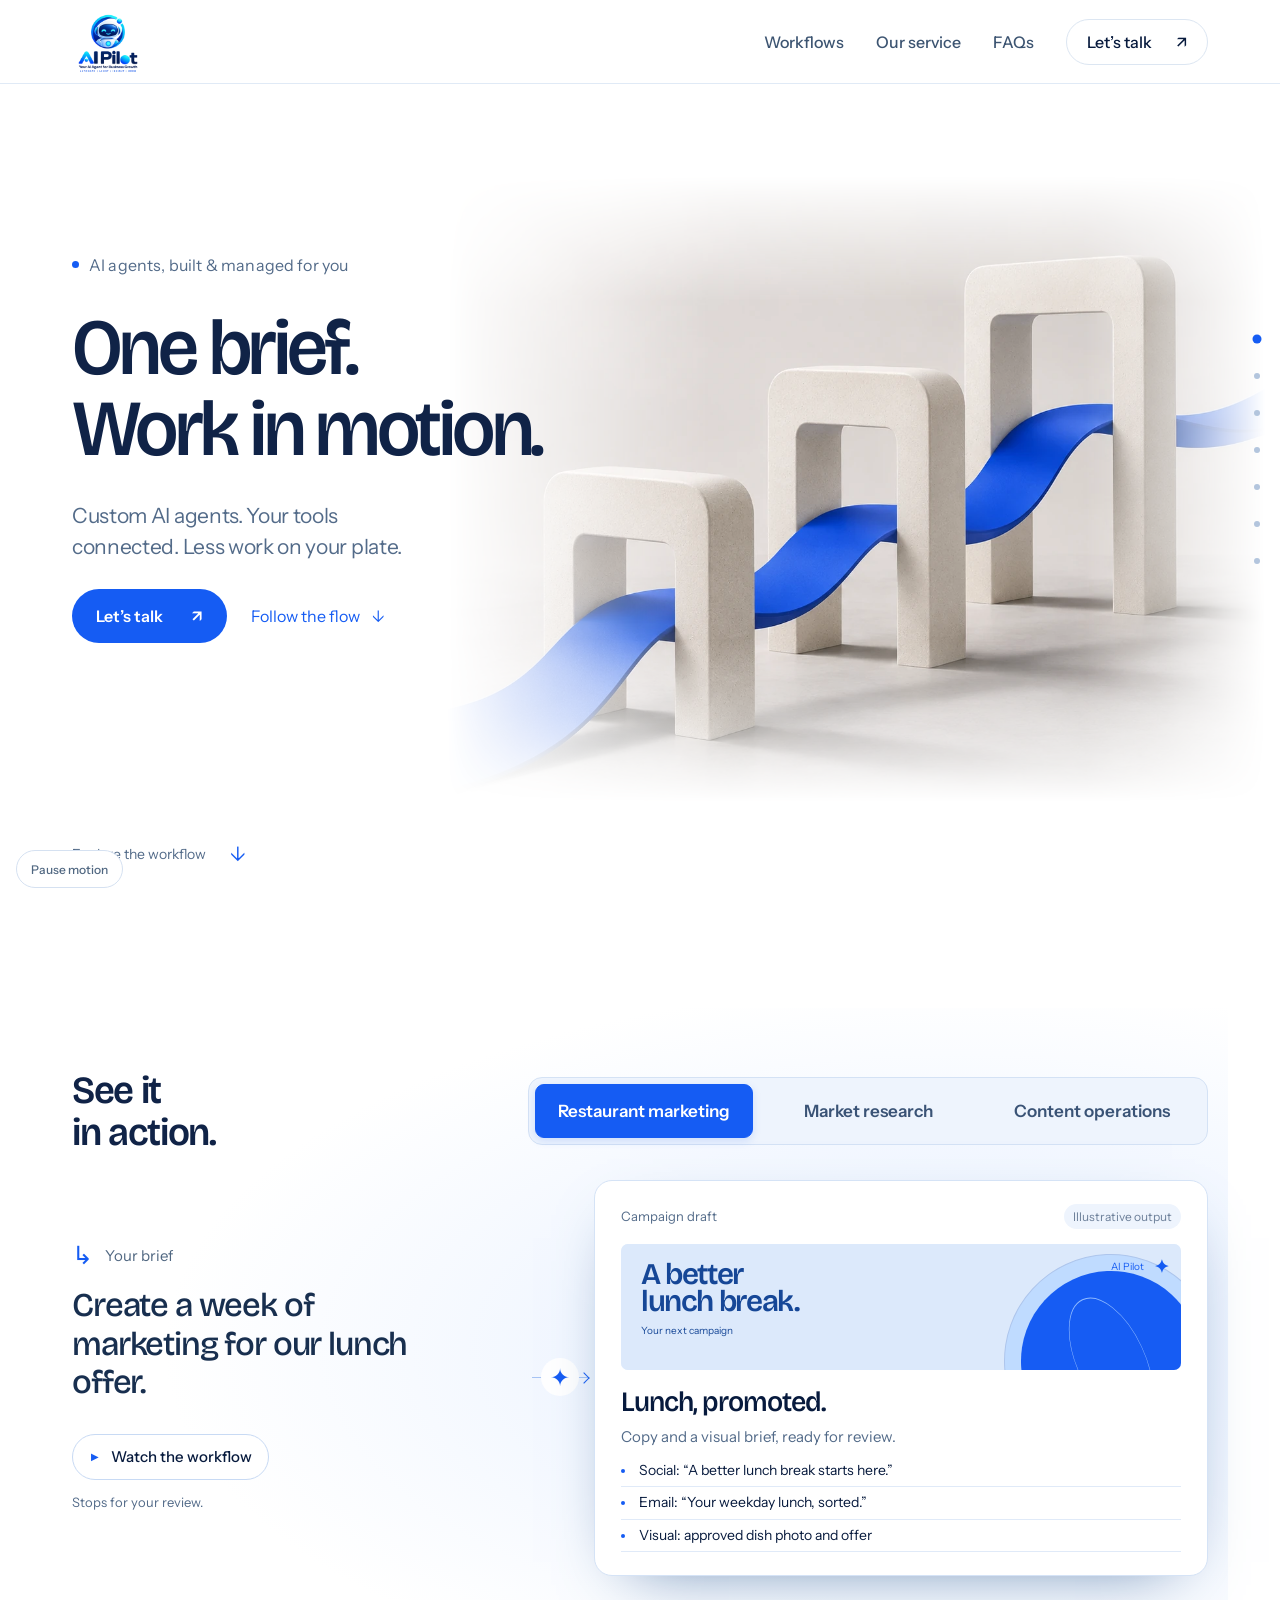
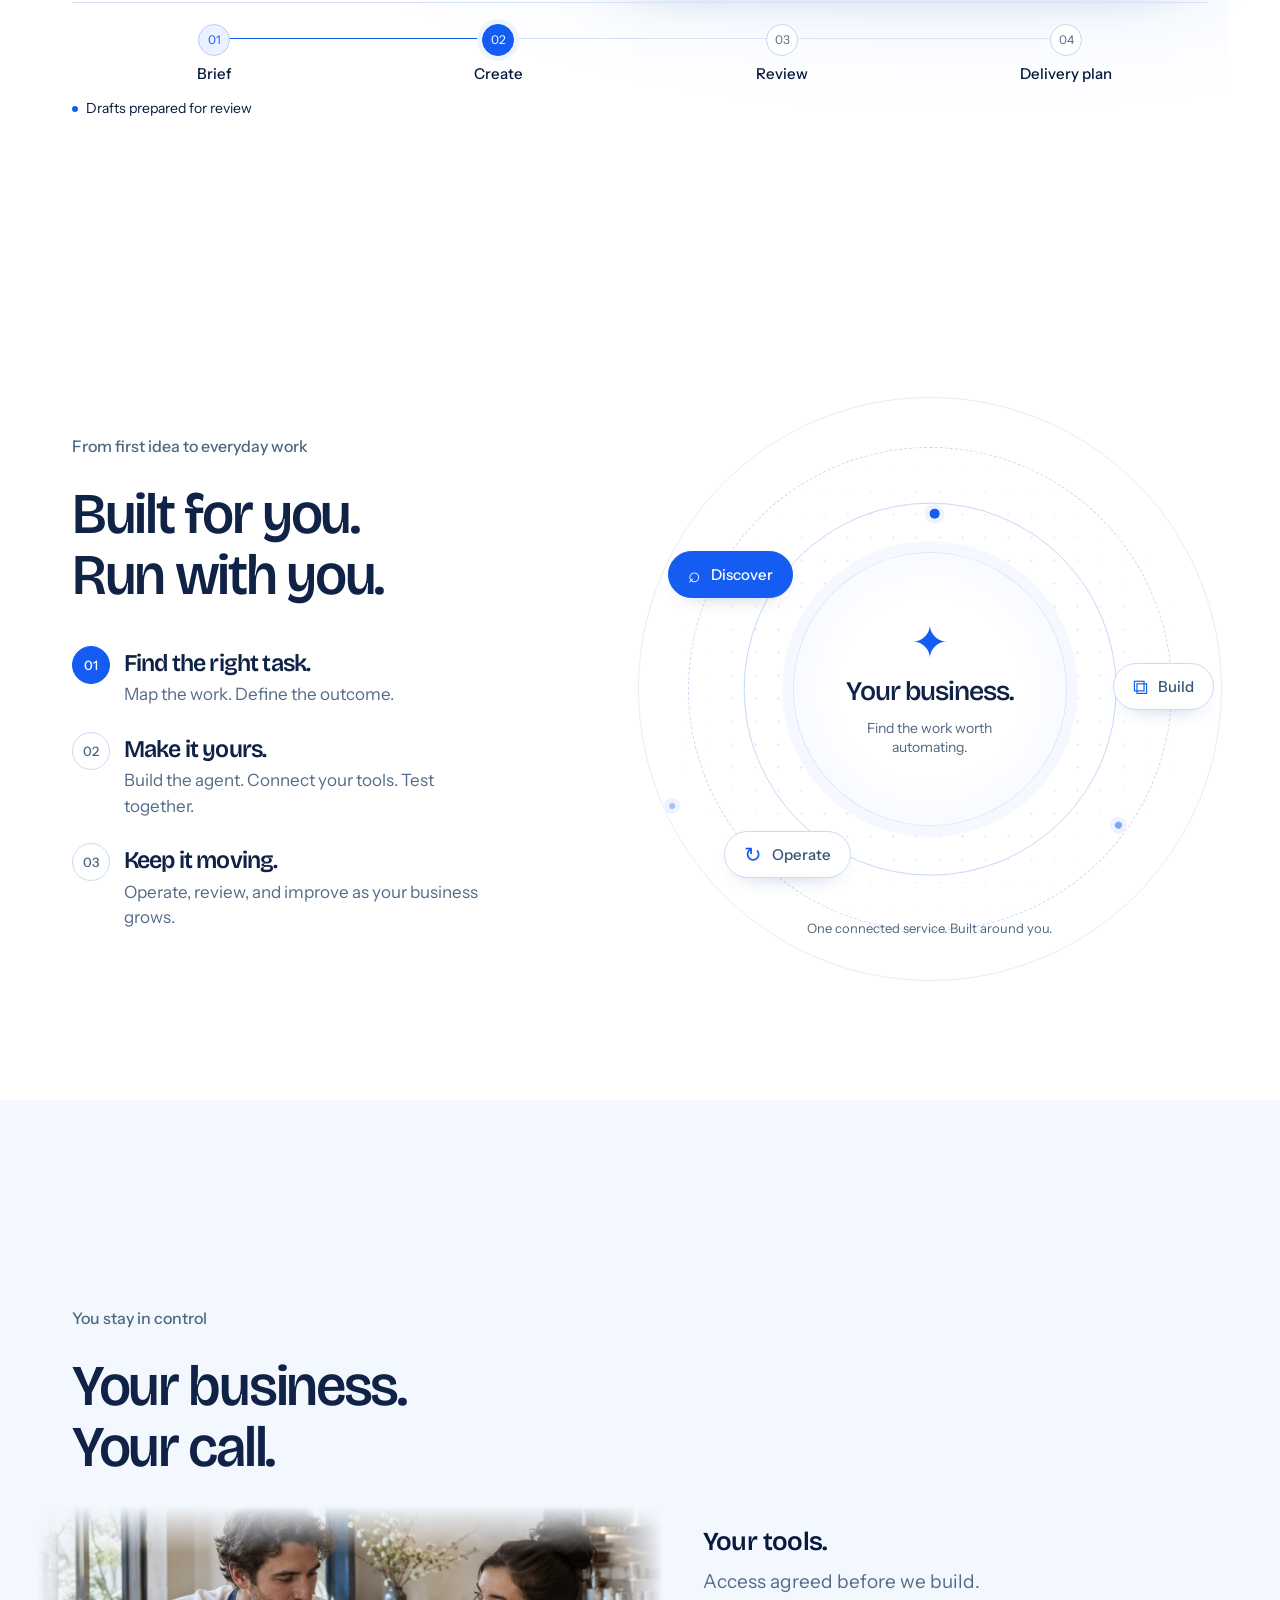
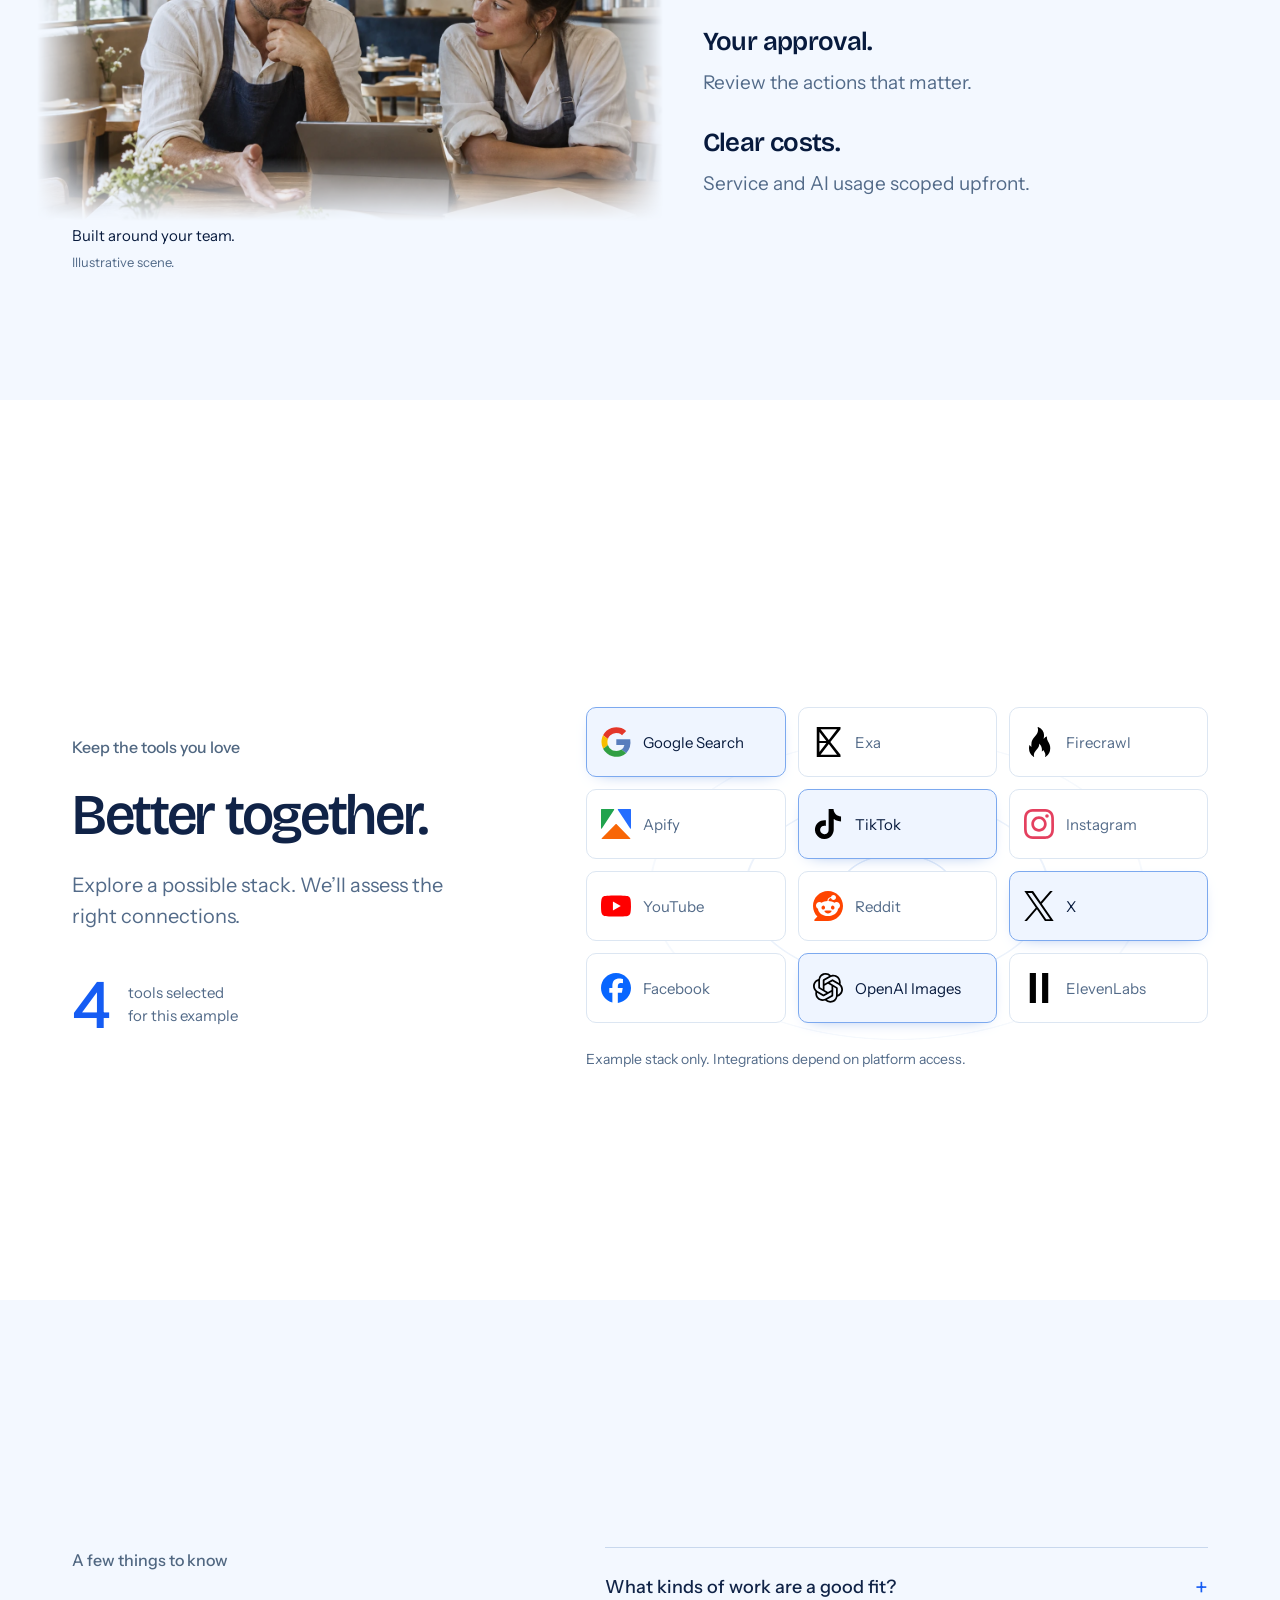
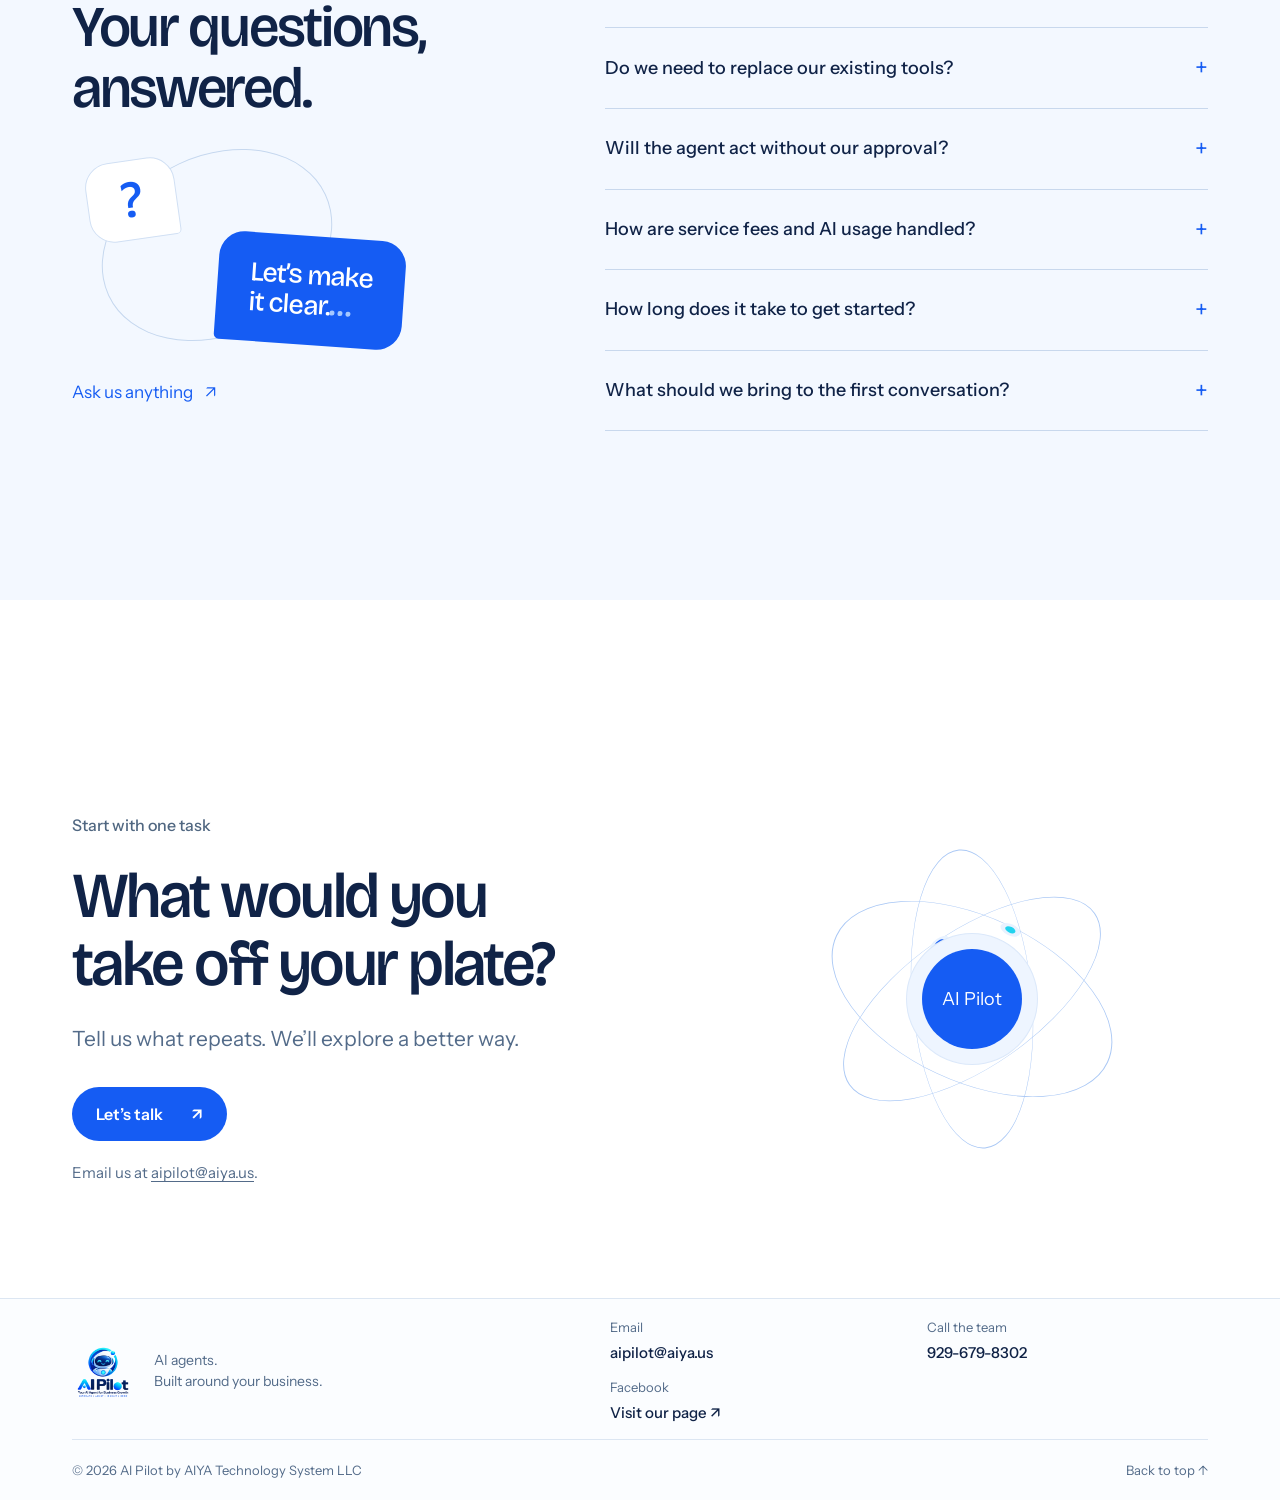
==== index.html @ 11cb4512 "Keep chapter navigation hit areas clear of service controls" ====
<!doctype html>
<html lang="en">
<head>
  <meta charset="UTF-8">
  <meta name="viewport" content="width=device-width, initial-scale=1.0">
  <meta name="description" content="AI Pilot designs, connects, and operates custom AI agents for recurring business work. Explore a workflow and discuss what your business needs.">
  <meta name="theme-color" content="#ffffff">
  <title>AI Pilot | Custom AI agents. Managed for your business.</title>
  <link rel="icon" href="assets/ai-pilot-logo-v2.webp">
  <link rel="stylesheet" href="styles.css?v=14">
  <link rel="stylesheet" href="flow-hero.css?v=15">
  <link rel="preload" href="assets/fonts/bricolage-latin.woff2" as="font" type="font/woff2" crossorigin>
  <link rel="preload" href="assets/fonts/instrument-latin.woff2" as="font" type="font/woff2" crossorigin>
  <link rel="stylesheet" href="typography.css?v=17">
  <link rel="stylesheet" href="sections.css?v=20">
  <link rel="stylesheet" href="motion.css?v=22">
  <noscript><style>.scenario-tabs,.stage-buttons,.tour-button,.tour-caption,.menu-button{display:none!important}.nav-links{display:flex!important;position:static!important;flex-direction:row!important;flex-wrap:wrap}.nav{height:auto;flex-wrap:wrap}.hero{padding-top:36px}.tool-cloud button{pointer-events:none}</style></noscript>
</head>
<body>
  <a class="skip-link" href="#top">Skip to main content</a>
  <header class="nav section-shell" data-nav>
    <a class="brand" href="#top" aria-label="AI Pilot home"><img src="assets/ai-pilot-logo-v2.webp" width="440" height="440" alt="AI Pilot"></a>
    <button class="menu-button" aria-label="Open navigation" aria-expanded="false" aria-controls="main-navigation" type="button" data-menu><span></span><span></span></button>
    <nav id="main-navigation" class="nav-links" data-nav-links aria-label="Main navigation">
      <a href="#demo">Workflows</a><a href="#delivery">Our service</a><a href="#faq">FAQs</a>
      <a href="#contact" class="nav-cta">Let’s talk <span aria-hidden="true">↗</span></a>
    </nav>
  </header>
  <main id="top" tabindex="-1">
    <section class="hero section-shell flow-hero fullscreen-section" id="home" data-screen="Introduction" aria-labelledby="hero-title">
      <div class="hero-intro">
        <div class="hero-visual" aria-hidden="true"><img src="assets/hero-connected-flow.webp" fetchpriority="high" width="1254" height="1254" alt=""></div>
        <div class="hero-copy"><p class="eyebrow"><span class="live-dot" aria-hidden="true"></span>AI agents, built & managed for you</p><h1 id="hero-title">One brief.<br>Work in motion.</h1></div>
        <div class="hero-summary"><p>Custom AI agents. Your tools connected. Less work on your plate.</p><div class="hero-actions"><a class="button button-primary" href="#contact">Let’s talk <span aria-hidden="true">↗</span></a><a class="text-link" href="#demo">Follow the flow <span aria-hidden="true">↓</span></a></div></div>
      </div>
      <a class="scroll-cue" href="#demo">Explore the workflow <span aria-hidden="true">↓</span></a>
    </section>
      <section class="hero-experience flow-hero section-shell fullscreen-section" id="demo" data-screen="Workflow" aria-label="Explore a workflow">
        <div class="experience-toolbar"><h2 class="demo-title">See it in action.</h2><div class="scenario-tabs" role="tablist" aria-label="Example workflows">
          <button id="scenario-restaurant" type="button" role="tab" aria-selected="true" aria-controls="workflow-panel" tabindex="0" data-scenario="restaurant">Restaurant marketing</button>
          <button id="scenario-research" type="button" role="tab" aria-selected="false" aria-controls="workflow-panel" tabindex="-1" data-scenario="research">Market research</button>
          <button id="scenario-content" type="button" role="tab" aria-selected="false" aria-controls="workflow-panel" tabindex="-1" data-scenario="content">Content operations</button>
        </div></div>
        <div id="workflow-panel" class="flow-panel" data-scenario-view="restaurant" role="tabpanel" aria-labelledby="scenario-restaurant" tabindex="0">
<div class="workbench"><div class="brief-column"><div class="task-line"><div class="task-label"><span class="task-symbol" aria-hidden="true">↳</span><span>Your brief</span></div><p data-brief>Create a week of marketing for our lunch offer.</p><p class="typed-brief" data-typed aria-hidden="true">Create a week of marketing for our lunch offer.</p></div><div class="flow-aside"><span class="flow-step" data-stage-count>Step 1 of 4</span><h2 data-scenario-title>A week of marketing.</h2><button class="tour-button" type="button" data-tour><span class="tour-icon" aria-hidden="true">▶</span><span data-tour-label>Watch the workflow</span></button><span class="tour-caption">Stops for your review.</span></div></div><div class="work-connector" aria-hidden="true"><span>✦</span></div><div class="sample-output" aria-live="polite" aria-atomic="true"><div class="output-meta"><span data-output-kind>Sample brief</span><span class="sample-label">Illustrative output</span></div><div class="output-visual" aria-hidden="true"><div class="visual-poster"><span class="poster-word">A better<br>lunch break.</span><span class="poster-disc"></span><span class="poster-caption">Your next campaign</span></div><div class="visual-chart"><span></span><span></span><span></span><span></span><span></span></div><div class="visual-document"><i></i><i></i><i></i><i></i></div><span class="output-seal">AI Pilot <b>✦</b></span></div><h3 data-output-title>Start with the essentials.</h3><p data-output-copy>One offer. Clear guidelines. A named reviewer.</p><ul data-output-items><li>Lunch offer and menu</li><li>Brand assets and channels</li><li>Review owner</li></ul><div class="output-footer"><span class="approval-dot" aria-hidden="true"></span><span data-output-footer>Your brief sets the direction.</span></div></div></div>
<div class="flow-navigation"><div class="flow-route" aria-hidden="true"><span></span></div><div class="stage-buttons" aria-label="Workflow stages">
            <button type="button" data-stage="0" aria-pressed="true"><span>01</span><b>Brief</b><small>Define the offer</small></button>
            <button type="button" data-stage="1" aria-pressed="false"><span>02</span><b>Create</b><small>Prepare the campaign</small></button>
            <button type="button" data-stage="2" aria-pressed="false"><span>03</span><b>Review</b><small>Get team approval</small></button>
            <button type="button" data-stage="3" aria-pressed="false"><span>04</span><b>Delivery plan</b><small>After your approval</small></button>
          </div></div>
          <div class="flow-bottom"><span class="flow-status" role="status"><i aria-hidden="true"></i><span data-flow-status>Start with a clear brief</span></span></div>
        </div>
        <noscript><p class="fallback-note">This restaurant example shows the starting brief. With JavaScript enabled, you can switch scenarios and explore each stage. All service details and FAQs remain readable below.</p></noscript>

    </section>

    <section class="delivery-section fullscreen-section" data-screen="Our service" id="delivery" aria-labelledby="delivery-heading"><div class="section-shell">
      <div class="service-layout"><div class="service-copy"><div class="section-heading"><div><p class="section-label">From first idea to everyday work</p><h2 id="delivery-heading">Built for you.<br>Run with you.</h2></div></div>
      <div class="deliverables">
        <article data-service-row="0"><button class="service-step" type="button" data-service="0" aria-label="Explore discover" aria-pressed="true">01</button><h3>Find the right task.</h3><p>Map the work. Define the outcome.</p></article>
        <article data-service-row="1"><button class="service-step" type="button" data-service="1" aria-label="Explore build" aria-pressed="false">02</button><h3>Make it yours.</h3><p>Build the agent. Connect your tools. Test together.</p></article>
        <article data-service-row="2"><button class="service-step" type="button" data-service="2" aria-label="Explore operate" aria-pressed="false">03</button><h3>Keep it moving.</h3><p>Operate, review, and improve as your business grows.</p></article>
      </div></div>
      <div class="service-universe" data-motion-scene aria-label="Explore our connected service">
        <div class="universe-grid" aria-hidden="true"></div>
        <div class="orbit-ring orbit-a" aria-hidden="true"><span class="satellite"></span></div><div class="orbit-ring orbit-b" aria-hidden="true"><span class="satellite"></span></div><div class="orbit-ring orbit-c" aria-hidden="true"><span class="satellite"></span></div>
        <div class="universe-core"><span class="core-symbol" aria-hidden="true">✦</span><strong>Your business.</strong><span data-orbit-detail>Find the work worth automating.</span></div>
        <button class="orbit-node node-discover" type="button" data-orbit-service="0" aria-pressed="true"><span aria-hidden="true">⌕</span>Discover</button>
        <button class="orbit-node node-build" type="button" data-orbit-service="1" aria-pressed="false"><span aria-hidden="true">⧉</span>Build</button>
        <button class="orbit-node node-operate" type="button" data-orbit-service="2" aria-pressed="false"><span aria-hidden="true">↻</span>Operate</button>
        <p class="universe-caption">One connected service. Built around you.</p>
      </div></div>
    </div></section>

    <section class="control-screen fullscreen-section" id="control" data-screen="Your control" aria-labelledby="control-heading"><div class="section-shell"><div class="control-note"><div class="control-heading"><p class="section-label">You stay in control</p><h2 id="control-heading">Your business.<br>Your call.</h2></div><figure class="context-image"><img src="assets/restaurant-editorial.webp" loading="lazy" decoding="async" width="1500" height="1000" alt="Illustrative scene of restaurant operators reviewing their work together"><figcaption>Built around your team.<small>Illustrative scene.</small></figcaption></figure><div class="control-points"><p><strong>Your tools.</strong> Access agreed before we build.</p><p><strong>Your approval.</strong> Review the actions that matter.</p><p><strong>Clear costs.</strong> Service and AI usage scoped upfront.</p></div></div></div></section>

    <section class="tools section-shell fullscreen-section" data-screen="Your tools" id="workflow" aria-labelledby="tools-heading"><div class="tools-copy"><p class="section-label">Keep the tools you love</p><h2 id="tools-heading">Better together.</h2><p>Explore a possible stack. We’ll assess the right connections.</p><div class="selected-count" role="status" aria-live="polite" aria-atomic="true"><strong data-count>4</strong><span>tools selected<br>for this example</span></div></div>
      <div class="tool-cloud reveal connection-field" data-tools role="group" aria-label="Example tool stack" aria-describedby="tool-help">
        <button class="tool selected" type="button" aria-pressed="true"><img class="tool-logo" src="assets/tool-google.svg" alt="" width="34" height="34">Google Search</button>
        <button class="tool" type="button" aria-pressed="false"><img class="tool-logo" src="assets/tool-exa.svg" alt="" width="34" height="34">Exa</button>
        <button class="tool" type="button" aria-pressed="false"><img class="tool-logo" src="assets/tool-firecrawl.svg" alt="" width="34" height="34">Firecrawl</button>
        <button class="tool" type="button" aria-pressed="false"><img class="tool-logo" src="assets/tool-apify.svg" alt="" width="34" height="34">Apify</button>
        <button class="tool selected" type="button" aria-pressed="true"><img class="tool-logo" src="assets/tool-tiktok.svg" alt="" width="34" height="34">TikTok</button>
        <button class="tool" type="button" aria-pressed="false"><img class="tool-logo" src="assets/tool-instagram.svg" alt="" width="34" height="34">Instagram</button>
        <button class="tool" type="button" aria-pressed="false"><img class="tool-logo" src="assets/tool-youtube.svg" alt="" width="34" height="34">YouTube</button>
        <button class="tool" type="button" aria-pressed="false"><img class="tool-logo" src="assets/tool-reddit.svg" alt="" width="34" height="34">Reddit</button>
        <button class="tool selected" type="button" aria-pressed="true"><img class="tool-logo" src="assets/tool-x.svg" alt="" width="34" height="34">X</button>
        <button class="tool" type="button" aria-pressed="false"><img class="tool-logo" src="assets/tool-facebook.svg" alt="" width="34" height="34">Facebook</button>
        <button class="tool selected" type="button" aria-pressed="true"><img class="tool-logo" src="assets/tool-openai.svg" alt="" width="34" height="34">OpenAI Images</button>
        <button class="tool" type="button" aria-pressed="false"><img class="tool-logo" src="assets/tool-elevenlabs.svg" alt="" width="34" height="34">ElevenLabs</button>
        <p id="tool-help">Example stack only. Integrations depend on platform access.</p>
      </div>
    </section>

<section class="faq-section fullscreen-section" data-screen="Questions" id="faq" aria-labelledby="faq-heading"><div class="faq-layout section-shell"><div><p class="section-label">A few things to know</p><h2 id="faq-heading">Your questions,<br>answered.</h2><div class="conversation-art" aria-hidden="true"><div class="conversation-orbit"></div><span class="question-bubble">?</span><span class="answer-bubble">Let’s make<br>it clear.<i></i><i></i><i></i></span></div><p><a class="text-link" href="mailto:aipilot@aiya.us">Ask us anything <span aria-hidden="true">↗</span></a></p></div><div class="faq-list">
      <details><summary>What kinds of work are a good fit?</summary><p>Recurring tasks with clear inputs and reviewable outputs: marketing, research, and content are good starting points. We assess fit together.</p></details>
      <details><summary>Do we need to replace our existing tools?</summary><p>Usually, we start with your existing tools. Feasibility depends on APIs, permissions, and platform rules. We confirm the scope first.</p></details>
      <details><summary>Will the agent act without our approval?</summary><p>We agree which actions need a reviewer and which can run automatically. This website’s demos never connect accounts or publish content.</p></details>
      <details><summary>How are service fees and AI usage handled?</summary><p>AI Pilot’s service is scoped separately from the AI credits and platform costs your business covers. Both are discussed before work begins.</p></details>
      <details><summary>How long does it take to get started?</summary><p>Timing depends on the task, integrations, and approvals. We propose a timeline after understanding your first workflow.</p></details>
      <details><summary>What should we bring to the first conversation?</summary><p>One repeated task, the tools you use, and an example of the result you want. No technical specification needed.</p></details>
    </div></div></section>

<section class="contact-screen fullscreen-section" id="contact" data-screen="Get in touch" aria-label="Contact AI Pilot">
    <div class="final-cta section-shell"><div class="contact-copy"><p class="section-label">Start with one task</p><h2>What would you<br>take off your plate?</h2><p>Tell us what repeats. We’ll explore a better way.</p><a class="button button-primary" href="mailto:aipilot@aiya.us?subject=Discuss%20my%20AI%20Pilot%20workflow">Let’s talk <span aria-hidden="true">↗</span></a><p class="contact-note">Email us at <a href="mailto:aipilot@aiya.us">aipilot@aiya.us</a>.</p></div><div class="contact-art" data-motion-scene aria-hidden="true"><div class="flight-path path-one"></div><div class="flight-path path-two"></div><div class="flight-path path-three"></div><span class="flight-center">AI Pilot</span></div></div>
  <footer class="footer"><div class="footer-inner section-shell"><div class="footer-brand"><img src="assets/ai-pilot-logo-v2.webp" width="440" height="440" alt="AI Pilot"><p>AI agents.<br>Built around your business.</p></div><div class="footer-contact"><a href="mailto:aipilot@aiya.us"><span>Email</span><strong>aipilot@aiya.us</strong></a><a href="tel:+19296798302"><span>Call the team</span><strong>929-679-8302</strong></a><a href="https://www.facebook.com/share/1Kr8Xjx6mK/?mibextid=wwXIfr" target="_blank" rel="noopener noreferrer"><span>Facebook</span><strong>Visit our page ↗</strong></a></div><div class="footer-bottom"><span>&copy; 2026 AI Pilot by AIYA Technology System LLC</span><a href="#top">Back to top ↑</a></div></div></footer>
    </section>
  </main>
<nav class="screen-nav" aria-label="Page sections"><a href="#home" aria-label="Introduction"><span>Introduction</span><i aria-hidden="true"></i></a><a href="#demo" aria-label="Workflow"><span>Workflow</span><i aria-hidden="true"></i></a><a href="#delivery" aria-label="Our service"><span>Our service</span><i aria-hidden="true"></i></a><a href="#control" aria-label="Your control"><span>Your control</span><i aria-hidden="true"></i></a><a href="#workflow" aria-label="Your tools"><span>Your tools</span><i aria-hidden="true"></i></a><a href="#faq" aria-label="Questions"><span>Questions</span><i aria-hidden="true"></i></a><a href="#contact" aria-label="Get in touch"><span>Get in touch</span><i aria-hidden="true"></i></a></nav>
  <button class="motion-toggle" type="button" data-motion-toggle aria-pressed="false" hidden>Pause motion</button>
  <script src="script.js?v=21"></script>
  <script src="motion.js?v=21"></script>
  <script src="section-scroll.js?v=18"></script>
</body>
</html>
---- styles.css ----
:root{--ink:#071a3d;--blue:#155cf3;--cyan:#22d3ee;--slate:#536b89;--pale:#f3f8ff;--line:#dce6f2;--radius:18px;--shell:1280px}
*{box-sizing:border-box}
html{scroll-behavior:smooth;scroll-padding-top:28px}
body{margin:0;background:#fff;color:var(--ink);font-family:"Helvetica Neue",Helvetica,Arial,sans-serif;-webkit-font-smoothing:antialiased}
a{color:inherit;text-decoration:none}button{font:inherit;cursor:pointer}a,button,summary{touch-action:manipulation;-webkit-tap-highlight-color:rgba(21,92,243,.12)}
button,a,summary{transition:background-color .2s,color .2s,border-color .2s,transform .2s}
a:focus-visible,button:focus-visible,summary:focus-visible,[role=tabpanel]:focus-visible{outline:3px solid var(--blue);outline-offset:5px}
h1,h2,h3,p{margin-top:0}h1,h2,h3{font-weight:500;text-wrap:balance}p{line-height:1.65}img{max-width:100%;display:block}
.section-shell{width:min(var(--shell),calc(100% - 96px));margin-inline:auto}
.skip-link{position:absolute;left:20px;top:12px;z-index:100;background:#fff;border:2px solid var(--blue);padding:12px 20px;transform:translateY(-160%)}.skip-link:focus{transform:none}
.nav{height:104px;display:flex;align-items:center;justify-content:space-between;gap:24px;position:relative;z-index:20}
.brand{display:block}.brand img{width:90px;height:90px;object-fit:contain}
.nav-links{display:flex;gap:32px;align-items:center;font-size:14px}.nav-links>a{color:#3c5471;min-height:44px;display:flex;align-items:center}.nav-links>a:hover{color:var(--blue)}
.nav-links>.nav-cta{color:var(--ink);border:1px solid var(--line);border-radius:999px;padding:0 20px;gap:24px}.nav-links>.nav-cta:hover{border-color:var(--blue);background:var(--pale)}
.menu-button{display:none;width:46px;height:46px;background:transparent;border:1px solid var(--line);border-radius:50%;color:var(--ink);padding:11px}.menu-button span{display:block;height:2px;background:currentColor;margin:5px 0}
.hero{display:grid;grid-template-columns:1.05fr 1fr;gap:40px;align-items:center;min-height:650px;padding-block:38px 64px}
.eyebrow{font-size:13px;color:var(--slate);display:flex;align-items:center;gap:10px;margin-bottom:28px}.live-dot{width:7px;height:7px;border-radius:50%;background:var(--blue);flex-shrink:0}
h1{font-size:clamp(64px,6.2vw,90px);line-height:.99;letter-spacing:-.065em;margin-bottom:28px}.hero-text{max-width:470px;color:var(--slate);font-size:18px;line-height:1.65}
.hero-actions{display:flex;align-items:center;flex-wrap:wrap;gap:26px;margin-top:32px}.button{display:inline-flex;align-items:center;justify-content:space-between;gap:28px;padding:16px 22px;min-height:52px;border-radius:999px;font-size:14px;font-weight:600}.button-primary{background:var(--blue);color:#fff}.button-primary:hover{background:#1049c3;transform:translateY(-2px)}.text-link{display:inline-flex;align-items:center;gap:12px;font-size:14px;color:var(--blue);min-height:44px}.text-link:hover{text-decoration:underline;text-underline-offset:5px}.hero-note{max-width:360px;font-size:12px;color:#64758d;line-height:1.6;margin:28px 0 0}
.hero-art{position:relative;height:560px;border-radius:160px 20px 20px 20px;overflow:hidden;background:#06285f;isolation:isolate}.hero-art>img{width:100%;height:100%;object-fit:cover;object-position:62% center}.hero-art:after{content:"";position:absolute;inset:50% 0 0;background:linear-gradient(transparent,rgba(3,21,55,.8));z-index:0;pointer-events:none}.hero-caption{position:absolute;bottom:30px;left:30px;z-index:1;display:flex;gap:14px;align-items:center;color:#fff;font-size:13px;line-height:1.7}.hero-caption strong{font-size:18px;font-weight:500}.caption-dot{border:1px solid #82eaff;border-radius:50%;width:32px;height:32px;position:relative}.caption-dot:after{content:"";position:absolute;inset:10px;background:var(--cyan);border-radius:50%}
.service-strip{display:flex;justify-content:space-between;align-items:center;gap:28px;padding:24px 0;border-top:1px solid var(--line);border-bottom:1px solid var(--line);font-size:13px;color:var(--slate)}.service-strip p{margin:0;font-size:14px;line-height:1.5}.service-strip strong{color:var(--ink);font-weight:500}.service-strip>span{display:flex;align-items:center;gap:12px}.service-strip>span:before{content:"";width:5px;height:5px;background:var(--blue);border-radius:50%;flex-shrink:0}
.section-label{font-size:13px;color:var(--blue);margin-bottom:22px;font-weight:500}.section-heading{display:flex;justify-content:space-between;align-items:flex-end;gap:40px;margin-bottom:44px}.section-heading h2{font-size:clamp(38px,4.2vw,60px);line-height:1.06;letter-spacing:-.05em;margin-bottom:0}.section-heading>p{max-width:350px;color:var(--slate);font-size:15px;margin-bottom:3px}
.demo-section{padding-block:110px}.scenario-tabs{display:flex;gap:8px;flex-wrap:wrap;margin-bottom:22px}.scenario-tabs button{border:1px solid var(--line);background:#fff;color:var(--slate);border-radius:999px;padding:13px 20px;min-height:46px;font-size:14px}.scenario-tabs button:hover{border-color:var(--blue);color:var(--blue)}.scenario-tabs button[aria-selected=true]{background:var(--ink);border-color:var(--ink);color:#fff}
.workflow-board{background:#08244d;border:1px solid #193964;border-radius:22px;overflow:hidden;color:#e5edfa;box-shadow:0 30px 70px -42px rgba(7,26,61,.5);color-scheme:dark}
.board-top,.board-bottom{display:flex;align-items:center;justify-content:space-between;gap:20px;padding:22px 28px;font-size:12px}.board-top{border-bottom:1px solid #254064}.board-top>span:first-child{font-weight:600}.example-tag{color:#afc0da;font-size:11px}.board-body{display:grid;grid-template-columns:.7fr 1.3fr}.brief-column{padding:32px;border-right:1px solid #254064;min-width:0}.board-label{font-size:11px;color:#9bb6d8;margin-bottom:18px}.brief-column h3{font-size:27px;line-height:1.2;letter-spacing:-.03em;margin-bottom:18px}.brief-column>[data-brief]{font-size:14px;color:#b8cbe4;min-height:92px}
.story-visual{margin:24px 0 0}.story-visual img{height:156px;width:100%;object-fit:cover;object-position:50% 40%;border-radius:10px}.story-visual figcaption{font-size:10px;color:#9bb6d8;line-height:1.5;margin-top:10px}
.execution-column{padding:32px;min-width:0}.execution-title{display:flex;justify-content:space-between;gap:14px;align-items:baseline}.execution-title>span{font-size:11px;color:#9bb6d8}.stage-buttons{display:grid;grid-template-columns:repeat(4,minmax(0,1fr));gap:8px;margin-bottom:24px}.stage-buttons button{background:#102f57;color:#a9c0de;border:1px solid #315074;border-radius:10px;text-align:left;padding:12px;min-height:104px;position:relative;overflow:hidden}.stage-buttons button>span{display:block;font-size:10px;margin-bottom:10px;color:#90abce}.stage-buttons b{display:block;font-size:13px;font-weight:500;margin-bottom:5px}.stage-buttons small{font-size:10px;line-height:1.4;display:block}.stage-buttons button:hover{border-color:#7ca0d6}.stage-buttons button[aria-pressed=true]{background:#184883;color:#fff;border-color:#52bcff}.stage-buttons button[aria-pressed=true]:after{content:"";position:absolute;left:0;bottom:0;height:2px;width:100%;background:#67ddf1;transform-origin:left;animation:step-in .35s ease-out both}
@keyframes step-in{from{transform:scaleX(0)}to{transform:scaleX(1)}}
.sample-output{background:#f5f9ff;color:var(--ink);border-radius:12px;padding:25px;min-height:318px}.output-meta{display:flex;justify-content:space-between;color:var(--slate);font-size:11px;align-items:center;margin-bottom:20px}.output-mark{color:var(--blue);font-size:23px}.sample-output h3{font-size:24px;line-height:1.2;letter-spacing:-.03em;margin-bottom:14px}.sample-output>p{font-size:13px;color:var(--slate);margin-bottom:14px}.sample-output ul{list-style:none;padding:0;margin:0 0 18px}.sample-output li{font-size:12px;line-height:1.55;padding:7px 0 7px 18px;position:relative;border-bottom:1px solid #e0e9f5}.sample-output li:before{content:"";position:absolute;left:0;top:14px;height:4px;width:4px;border-radius:50%;background:var(--blue)}.output-footer{display:flex;align-items:center;gap:8px;font-size:11px;color:#365d85}.approval-dot{height:6px;width:6px;background:#247794;border-radius:50%;flex-shrink:0}.board-bottom{border-top:1px solid #254064;color:#9bb6d8;font-size:11px}.board-bottom a{color:#dbedff;display:flex;gap:12px;align-items:center;min-height:32px}.board-bottom a:hover{color:var(--cyan)}.fallback-note{font-size:14px;color:var(--slate)}
.delivery-section{background:var(--pale);padding:100px 0}.deliverables{display:grid;grid-template-columns:repeat(4,minmax(0,1fr));gap:30px}.deliverables article{padding:26px 0;border-top:1px solid #bfcfe5;display:flex;flex-direction:column}.service-icon{font-size:28px;color:var(--blue);margin-bottom:28px;height:35px}.deliverables h3{font-size:22px;letter-spacing:-.025em;line-height:1.25;margin-bottom:16px}.deliverables p{font-size:14px;color:var(--slate);margin-bottom:22px}.deliverables article>span{font-size:11px;color:#365478;margin-top:auto;line-height:1.6}
.control-note{display:grid;grid-template-columns:1fr 1.3fr;gap:80px;border-top:1px solid #c7d8ed;margin-top:58px;padding-top:45px}.control-note h3{font-size:36px;line-height:1.1;letter-spacing:-.04em;margin:0}.control-points p{font-size:14px;color:var(--slate);margin-bottom:16px}.control-points p:last-child{margin-bottom:0}.control-points strong{color:var(--ink);font-weight:600}
.tools{display:grid;grid-template-columns:.75fr 1.25fr;gap:100px;padding-block:100px;align-items:center}.tools h2{font-size:48px;line-height:1.05;letter-spacing:-.05em;margin-bottom:24px}.tools-copy>p:not(.section-label){font-size:15px;color:var(--slate);max-width:380px}.selected-count{display:flex;align-items:center;gap:16px;margin-top:26px}.selected-count strong{font-size:46px;font-weight:500;letter-spacing:-.05em;color:var(--blue);font-variant-numeric:tabular-nums}.selected-count span{font-size:11px;color:var(--slate);line-height:1.6}.tool-cloud{display:grid;grid-template-columns:repeat(3,minmax(0,1fr));gap:10px}.tool{display:flex;align-items:center;gap:10px;padding:13px 12px;min-height:58px;border-radius:10px;border:1px solid var(--line);background:#fff;text-align:left;color:var(--slate);font-size:12px}.tool-logo{width:26px;height:26px;object-fit:contain;flex:0 0 26px}.tool:hover{background:var(--pale);border-color:#90b3ef}.tool[aria-pressed=true]{background:#eff6ff;border-color:#7ca9ef;color:var(--ink)}.tool-cloud>p{grid-column:1/-1;color:var(--slate);font-size:11px;line-height:1.65;margin:8px 0 0}
.process-section{padding-block:20px 100px}.steps{display:grid;grid-template-columns:repeat(3,minmax(0,1fr));gap:50px}.steps article{border-top:1px solid #adc5e8;padding-top:22px}.steps article>span{font-size:11px;color:var(--blue)}.steps h3{font-size:26px;line-height:1.1;letter-spacing:-.04em;margin:30px 0 16px}.steps p{color:var(--slate);font-size:14px;margin:0}
.faq-section{background:var(--pale);padding:90px 0}.faq-layout{display:grid;grid-template-columns:1fr 1.3fr;gap:80px}.faq-layout h2{font-size:48px;line-height:1.05;letter-spacing:-.05em;margin-bottom:26px}.faq-layout>div>p:not(.section-label){font-size:14px;color:var(--slate)}.faq-list details{border-top:1px solid #c8d8ed}.faq-list details:last-child{border-bottom:1px solid #c8d8ed}.faq-list summary{list-style:none;display:flex;justify-content:space-between;align-items:center;gap:24px;cursor:pointer;padding:22px 0;font-size:15px;font-weight:500}.faq-list summary::-webkit-details-marker{display:none}.faq-list summary:after{content:"+";font-size:24px;font-weight:300;color:var(--blue);flex-shrink:0}.faq-list details[open] summary:after{content:"−"}.faq-list summary:hover{color:var(--blue)}.faq-list details p{font-size:14px;color:var(--slate);margin:0 34px 24px 0}
.final-cta{display:grid;grid-template-columns:1.3fr 1fr;align-items:center;gap:50px;padding-block:100px}.final-cta h2{font-size:clamp(44px,5.2vw,74px);line-height:1.02;letter-spacing:-.055em;margin-bottom:24px}.contact-copy>p:not(.section-label){color:var(--slate);font-size:17px}.final-cta .button{margin-top:10px}.contact-copy>.contact-note{font-size:12px!important;margin:20px 0 0}.contact-note a{text-decoration:underline;text-underline-offset:3px}.contact-art{height:340px;position:relative;display:grid;place-items:center;isolation:isolate;overflow:hidden}.flight-path{position:absolute;width:88%;aspect-ratio:1;border:1px solid #bdd4f6;border-radius:50%;transform:rotate(-35deg) scaleY(.45)}.path-two{transform:rotate(25deg) scaleY(.55)}.path-three{transform:rotate(85deg) scaleY(.4)}.flight-path:after{content:"";position:absolute;top:0;left:50%;width:11px;height:11px;border-radius:50%;background:var(--blue);box-shadow:0 0 0 6px #e8f2ff}.path-two:after{background:var(--cyan)}.flight-center{background:var(--blue);color:#fff;width:100px;height:100px;border-radius:50%;display:grid;place-items:center;z-index:1;font-size:18px;box-shadow:0 0 0 15px #eef5ff,0 0 0 16px #dbe8fa}
.footer{border-top:1px solid var(--line);background:#fbfdff;padding:45px 0 24px}.footer-inner{display:grid;grid-template-columns:1fr 1.25fr;gap:40px}.footer-brand img{width:85px;height:85px;object-fit:contain}.footer-brand p{font-size:14px;color:var(--slate);margin:16px 0 0}.footer-contact{display:grid;grid-template-columns:1fr 1fr;gap:24px 40px;align-content:center}.footer-contact a{display:flex;flex-direction:column;gap:8px;min-height:44px}.footer-contact a:hover{color:var(--blue)}.footer-contact span{font-size:11px;color:var(--slate)}.footer-contact strong{font-size:14px;font-weight:500;overflow-wrap:anywhere}.footer-bottom{display:flex;grid-column:1/-1;justify-content:space-between;align-items:center;gap:24px;font-size:11px;color:var(--slate);border-top:1px solid var(--line);padding-top:24px}.footer-bottom a{min-height:36px;display:flex;align-items:center}
@media(max-width:1100px){.section-shell{width:calc(100% - 64px)}.hero{gap:30px}.hero-art{height:530px}.hero-actions{gap:20px}.tools{gap:50px}.brief-column,.execution-column{padding:24px}.stage-buttons button{padding:10px 8px}.deliverables{grid-template-columns:repeat(2,minmax(0,1fr));gap:10px 40px}.control-note,.faq-layout{gap:45px}}
@media(max-width:900px){.nav{height:96px}.brand img{width:80px;height:80px}.menu-button{display:block}.nav-links{display:none;position:absolute;top:88px;left:0;right:0;flex-direction:column;align-items:stretch;gap:8px;padding:18px;background:#fff;border:1px solid var(--line);border-radius:16px;box-shadow:0 18px 40px rgba(7,26,61,.1)}.nav-links.open{display:flex}.nav-links>a{padding:8px 12px;min-height:46px}.nav-links>.nav-cta{justify-content:space-between;margin-top:6px}.hero{min-height:auto;padding-block:30px 50px}.hero h1{font-size:64px}.hero-art{height:490px;border-top-left-radius:100px}.hero-text{font-size:16px}.hero-caption{left:20px;bottom:24px}.hero-caption strong{font-size:15px}.hero-note{font-size:11px}.hero-actions{align-items:flex-start;flex-direction:column;gap:8px}.eyebrow{font-size:11px;align-items:flex-start;line-height:1.6}.live-dot{margin-top:5px}.service-strip{flex-wrap:wrap;justify-content:flex-start;gap:20px 32px}.service-strip p{flex-basis:100%}.service-strip p br{display:none}.service-strip p strong{margin-left:4px}.section-heading{align-items:flex-start}.section-heading>p{max-width:280px;font-size:14px}.demo-section{padding-block:80px}.board-body{grid-template-columns:1fr}.brief-column{border-right:0;border-bottom:1px solid #254064;display:grid;grid-template-columns:1fr 1fr;gap:0 26px}.brief-column .board-label,.brief-column h3,.brief-column>[data-brief]{grid-column:1}.brief-column>[data-brief]{min-height:0;margin-bottom:0}.story-visual{grid-column:2;grid-row:1/4;margin:0;align-self:center}.story-visual img{height:170px}.execution-column{padding:26px}.stage-buttons button{padding:14px}.sample-output{min-height:290px}.delivery-section{padding:80px 0}.tools{grid-template-columns:1fr;gap:32px;padding-block:80px}.tools-copy{display:grid;grid-template-columns:1fr 1fr;gap:0 32px}.tools-copy .section-label,.tools-copy h2{grid-column:1}.tools-copy>p:not(.section-label){grid-column:2;grid-row:2}.selected-count{grid-column:1/-1;margin-top:0}.control-note{grid-template-columns:1fr 1.2fr;gap:32px}.faq-layout{grid-template-columns:1fr;gap:25px}.faq-layout>div:first-child{display:grid;grid-template-columns:1fr 1fr;gap:0 32px}.faq-layout .section-label,.faq-layout h2{grid-column:1}.faq-layout>div>p:not(.section-label){grid-column:2;grid-row:2}.final-cta{gap:20px}.contact-art{height:280px}.final-cta h2{font-size:50px}.steps{gap:26px}.steps h3{font-size:23px}}
@media(max-width:600px){.section-shell{width:calc(100% - 40px)}.nav{height:84px}.brand img{height:72px;width:72px}.nav-links{top:78px}.hero{grid-template-columns:1fr;gap:32px;padding-block:24px 32px}.eyebrow{font-size:11px;margin-bottom:22px}.hero h1{font-size:clamp(55px,15vw,78px);line-height:1;letter-spacing:-.06em;margin-bottom:22px}.hero-text{font-size:16px;max-width:430px}.hero-actions{flex-direction:row;align-items:center;gap:8px 20px;margin-top:24px}.hero-note{margin-top:18px;max-width:300px}.hero-art{height:320px;border-radius:90px 16px 16px 16px}.hero-caption{left:24px;bottom:22px}.hero-caption strong{font-size:17px}.hero-caption{font-size:12px}.service-strip{padding:20px 0;gap:12px;font-size:12px}.service-strip p{font-size:13px}.service-strip>span{flex-basis:100%;gap:10px}.section-heading{display:block;margin-bottom:30px}.section-label{font-size:12px;margin-bottom:16px}.section-heading h2{font-size:38px;letter-spacing:-.045em}.section-heading>p{max-width:440px;margin:22px 0 0;font-size:14px}.demo-section{padding-block:64px}.scenario-tabs{gap:6px;margin-bottom:16px}.scenario-tabs button{font-size:11px;padding:10px 12px;min-height:44px}.workflow-board{border-radius:16px}.board-top{padding:18px;flex-wrap:wrap;gap:8px}.example-tag{font-size:10px}.brief-column{display:block;padding:22px}.brief-column h3{font-size:27px}.brief-column>[data-brief]{font-size:14px}.story-visual{margin-top:20px}.story-visual img{height:150px}.execution-column{padding:22px 16px}.execution-title{padding-inline:4px}.stage-buttons{grid-template-columns:repeat(2,minmax(0,1fr));gap:8px;margin-bottom:18px}.stage-buttons button{min-height:94px;padding:12px}.stage-buttons small{font-size:11px}.stage-buttons b{font-size:14px}.sample-output{padding:22px 18px;min-height:345px}.sample-output h3{font-size:24px}.sample-output>p{font-size:13px}.sample-output li{font-size:12px}.board-bottom{display:block;padding:18px;font-size:10px}.board-bottom a{font-size:11px;margin-top:8px;justify-content:space-between}.delivery-section{padding:64px 0}.deliverables{grid-template-columns:1fr;gap:0}.deliverables article{padding:24px 0}.service-icon{margin-bottom:18px}.deliverables h3{font-size:24px}.deliverables p{font-size:14px;max-width:440px}.deliverables article>span{font-size:12px}.control-note{grid-template-columns:1fr;gap:26px;margin-top:24px;padding-top:32px}.control-note h3{font-size:34px}.control-points p{font-size:14px}.tools{padding-block:64px;gap:26px}.tools-copy{display:block}.tools h2{font-size:38px}.tools-copy>p:not(.section-label){font-size:14px}.selected-count{margin-top:20px}.tool-cloud{grid-template-columns:repeat(2,minmax(0,1fr));gap:8px}.tool{padding:12px 10px;gap:8px;font-size:11px}.tool-logo{width:25px;height:25px;flex-basis:25px}.tools .tool-cloud>p{font-size:11px;margin-top:12px}.process-section{padding-block:0 64px}.steps{grid-template-columns:1fr;gap:28px}.steps h3{font-size:26px;margin-top:20px}.steps p{font-size:14px}.faq-section{padding:64px 0}.faq-layout{gap:24px}.faq-layout>div:first-child{display:block}.faq-layout h2{font-size:38px}.faq-layout>div>p:not(.section-label){font-size:14px}.faq-list summary{font-size:14px;line-height:1.5;padding:20px 0;gap:20px}.faq-list details p{margin-right:14px;font-size:14px}.final-cta{padding-block:64px;grid-template-columns:1fr;gap:20px}.final-cta h2{font-size:46px}.contact-copy>p:not(.section-label){font-size:16px}.contact-art{height:210px;max-width:310px;width:100%;margin:auto}.flight-center{height:78px;width:78px;font-size:15px}.flight-path{width:80%}.footer{padding:28px 0 18px}.footer-inner{grid-template-columns:1fr;gap:26px}.footer-brand{display:flex;align-items:center;gap:20px}.footer-brand img{height:72px;width:72px}.footer-brand p{font-size:12px;margin:0}.footer-contact{gap:22px}.footer-contact strong{font-size:12px}.footer-bottom{align-items:flex-start;gap:18px;font-size:10px}.footer-bottom>span{max-width:200px}.footer-bottom a{white-space:nowrap}}
/* Contemporary material-led artwork, with an unobtrusive readable caption. */
.hero-art{background:#f1f0ee;border-radius:22px}
.hero-art>img{object-position:50% 58%}
.hero-art:after{display:none}
.hero-caption{left:22px;bottom:22px;padding:12px 16px;background:rgba(255,255,255,.92);border:1px solid rgba(255,255,255,.8);border-radius:10px;color:var(--ink);font-size:11px}
.hero-caption strong{font-size:14px}
.caption-dot{display:none}
.story-visual img{object-position:50% 40%}
@media(max-width:600px){.hero-art{border-radius:16px}.hero-caption{left:16px;bottom:16px;padding:10px 14px}.hero-art>img{object-position:50% 65%}}
@media(prefers-reduced-motion:reduce){html{scroll-behavior:auto}*,*::before,*::after{animation:none!important;transition:none!important}}
---- flow-hero.css ----
/* Goal, route, output, and human decision, with artwork integrated into the page. */
.flow-hero{display:block;min-height:0;padding-block:32px 55px}
.hero-intro{display:grid;grid-template-columns:1.35fr 1fr;gap:80px;align-items:end;margin-bottom:36px}
.flow-hero h1{font-size:clamp(60px,5.4vw,78px);line-height:1.02;letter-spacing:-.06em;margin:0}
.hero-summary{padding-bottom:4px}.hero-summary>p{font-size:17px;line-height:1.65;color:var(--slate);max-width:410px;margin-bottom:24px}.hero-summary .hero-actions{margin:0;gap:16px 24px}.hero-summary .text-link{font-size:13px}
.experience-toolbar{display:flex;justify-content:space-between;align-items:center;gap:24px;border-bottom:1px solid var(--line);padding-bottom:20px}
.experience-toolbar>p{font-size:12px;color:var(--slate);margin:0}.flow-hero .scenario-tabs{gap:24px;margin:0}.flow-hero .scenario-tabs button{border:0;border-radius:0;background:none;padding:12px 0;color:var(--slate);font-size:12px;position:relative;min-height:44px}.flow-hero .scenario-tabs button[aria-selected=true]{color:var(--blue);background:none}.flow-hero .scenario-tabs button[aria-selected=true]:after{position:absolute;content:"";height:2px;left:0;right:0;bottom:-21px;background:var(--blue)}.flow-hero .scenario-tabs button:hover{color:var(--blue)}
.flow-panel{--flow-progress:0;position:relative}
.task-line{display:grid;grid-template-columns:180px 1fr;gap:4px 30px;padding:32px 0 26px;align-items:start}.task-label{display:flex;align-items:center;gap:12px;font-size:12px;color:var(--slate);padding-top:6px}.task-symbol{font-size:25px;color:var(--blue);line-height:1}.task-line>[data-brief]{font-size:clamp(23px,2.1vw,30px);font-weight:400;line-height:1.3;letter-spacing:-.025em;max-width:900px;margin:0;text-wrap:pretty}.task-context{grid-column:2;font-size:11px;color:var(--slate);margin-top:8px}
.flow-navigation{position:relative;margin:0 0 26px}.flow-route{position:absolute;top:20px;left:12.5%;right:12.5%;height:1px;background:#d7e3f5}.flow-route>span{position:absolute;inset:0;background:var(--blue);transform:scaleX(var(--flow-progress));transform-origin:left;transition:transform .65s cubic-bezier(.2,.7,.2,1)}
.flow-hero .stage-buttons{position:relative;grid-template-columns:repeat(4,minmax(0,1fr));gap:0;margin:0}.flow-hero .stage-buttons button{background:none!important;border:0!important;border-radius:0;text-align:center;min-height:110px;padding:0 12px;color:var(--slate);overflow:visible}.flow-hero .stage-buttons button:after{display:none!important}.flow-hero .stage-buttons button>span{position:relative;z-index:1;display:grid;place-items:center;margin:0 auto 12px;background:#fff;border:1px solid #c8d9ee;border-radius:50%;width:40px;height:40px;font-size:11px;color:var(--slate);transition:background-color .3s,color .3s,box-shadow .3s}.flow-hero .stage-buttons button b{font-size:14px;font-weight:500;margin-bottom:6px;color:var(--ink)}.flow-hero .stage-buttons button small{font-size:11px;color:var(--slate);line-height:1.4}.flow-hero .stage-buttons button[aria-pressed=true]>span{background:var(--blue);color:#fff;border-color:var(--blue);box-shadow:0 0 0 5px #edf4ff}.flow-hero .stage-buttons button.is-complete>span{background:#eaf2ff;color:var(--blue);border-color:#b6cff9}.flow-hero .stage-buttons button:hover>span{border-color:var(--blue);box-shadow:0 0 0 5px #edf4ff}
.flow-result{display:grid;grid-template-columns:.7fr 1.3fr;gap:60px;align-items:start;padding:30px 40px 28px;background:linear-gradient(105deg,#f5f9ff,#fbfdff 75%);border-top:1px solid #dfebfa;border-bottom:1px solid #dfebfa;position:relative}
.flow-aside{padding:5px 0}.flow-step{font-size:10px;color:var(--blue)}.flow-aside h2{font-size:29px;line-height:1.15;letter-spacing:-.04em;margin:18px 0 15px;max-width:330px}.flow-aside>p{font-size:12px;line-height:1.7;color:var(--slate);margin:0 0 22px}.tour-button{display:inline-flex;align-items:center;gap:10px;border:1px solid #c8daf4;border-radius:999px;padding:12px 16px;min-height:44px;font-size:12px;background:#fff;color:var(--ink)}.tour-button:hover{border-color:var(--blue);color:var(--blue)}.tour-icon{color:var(--blue);font-size:10px;width:12px}.tour-caption{display:block;font-size:10px;color:var(--slate);line-height:1.6;margin-top:10px;max-width:230px}
.flow-hero .sample-output{border-radius:0;border:0;border-left:1px solid #d7e5f8;background:transparent;color:var(--ink);padding:0 0 0 32px;min-height:280px}.flow-hero .output-meta{margin-bottom:18px;font-size:10px;gap:20px}.sample-label{color:#6c7f99;font-size:10px}.flow-hero .sample-output h3{font-size:26px;letter-spacing:-.035em;margin-bottom:12px;line-height:1.2}.flow-hero .sample-output>p{font-size:13px;max-width:630px}.flow-hero .sample-output ul{margin-bottom:16px}.flow-hero .sample-output li{font-size:12px;padding-block:8px;border-color:#e0eaf8}.flow-hero .output-footer{font-size:10px}
.flow-bottom{display:flex;align-items:center;justify-content:space-between;gap:24px;padding:18px 0;font-size:10px;color:var(--slate)}.flow-status{display:flex;gap:8px;align-items:center;color:var(--ink);font-size:11px}.flow-status i{display:block;width:6px;height:6px;border-radius:50%;background:var(--blue);flex-shrink:0}.flow-panel[data-active-stage="2"] .flow-status i{background:#16856e}.flow-panel[data-active-stage="2"] .flow-status{color:#176957}
.service-strip{margin-bottom:0}.delivery-section{margin-top:70px}
@media(max-width:1100px){.hero-intro{gap:40px}.hero-summary>p{font-size:16px}.flow-hero h1{font-size:65px}.flow-result{gap:34px;padding:28px}.flow-hero .scenario-tabs{gap:18px}.task-line{grid-template-columns:150px 1fr}.flow-aside h2{font-size:26px}}
@media(max-width:900px){.hero-intro{grid-template-columns:1.15fr 1fr;gap:32px;margin-bottom:42px}.flow-hero h1{font-size:54px}.hero-summary>p{font-size:14px}.hero-summary .hero-actions{flex-direction:row;gap:8px 20px}.flow-hero .eyebrow{font-size:10px;line-height:1.6;max-width:300px}.experience-toolbar{align-items:flex-start;gap:12px}.experience-toolbar>p{font-size:11px;padding-top:15px}.flow-hero .scenario-tabs{gap:14px}.flow-hero .scenario-tabs button{font-size:11px}.task-line{grid-template-columns:130px 1fr;gap:6px 18px}.task-label{font-size:11px}.task-line>[data-brief]{font-size:24px}.flow-result{grid-template-columns:.75fr 1.25fr;gap:24px;padding:26px 24px}.flow-hero .sample-output{padding-left:24px;min-height:330px}.flow-aside h2{font-size:25px}.flow-hero .sample-output h3{font-size:24px}}
@media(max-width:600px){.flow-hero{padding-block:26px 30px}.hero-intro{grid-template-columns:1fr;gap:24px;margin-bottom:36px}.flow-hero h1{font-size:clamp(45px,12.4vw,68px);max-width:440px;line-height:1.04}.flow-hero .eyebrow{max-width:none;font-size:10px;margin-bottom:20px}.hero-summary>p{font-size:15px;margin:0 0 22px;max-width:430px}.hero-summary .hero-actions{gap:8px 18px}.hero-summary .button{font-size:12px;gap:18px;padding:14px 18px;min-height:48px}.hero-summary .text-link{font-size:12px}.experience-toolbar{display:block;padding-bottom:13px}.experience-toolbar>p{padding:0;font-size:11px;margin-bottom:8px}.flow-hero .scenario-tabs{display:grid;grid-template-columns:1.15fr 1fr 1fr;gap:10px}.flow-hero .scenario-tabs button{font-size:10px;min-height:42px;text-align:left;line-height:1.4;padding:5px 0}.flow-hero .scenario-tabs button[aria-selected=true]:after{bottom:-14px}.task-line{grid-template-columns:1fr;gap:14px;padding:24px 0}.task-label{padding-top:0;font-size:10px;gap:9px}.task-symbol{font-size:20px}.task-line>[data-brief]{font-size:24px;line-height:1.3}.task-context{grid-column:1;margin-top:0;font-size:10px}.flow-navigation{margin-bottom:12px}.flow-route{top:17px}.flow-hero .stage-buttons button{padding:0 3px;min-height:90px}.flow-hero .stage-buttons button>span{height:34px;width:34px;font-size:10px;margin-bottom:12px}.flow-hero .stage-buttons button b{font-size:11px;line-height:1.4}.flow-hero .stage-buttons button small{display:none}.flow-result{grid-template-columns:1fr;gap:24px;padding:24px 20px}.flow-aside{padding:0;display:grid;grid-template-columns:1fr auto;gap:0 16px;align-items:center}.flow-step{grid-column:1/-1}.flow-aside h2{font-size:24px;grid-column:1/-1;margin:12px 0 18px;max-width:100%}.flow-aside>p{display:none}.tour-button{grid-column:1;justify-self:start;font-size:11px;padding:11px 14px}.tour-caption{grid-column:2;margin:0;font-size:9px;max-width:105px}.flow-hero .sample-output{border-left:0;border-top:1px solid #d7e5f8;padding:22px 0 0;min-height:340px}.flow-hero .output-meta{font-size:9px;gap:12px;margin-bottom:18px}.sample-label{font-size:9px}.flow-hero .sample-output h3{font-size:25px}.flow-hero .sample-output>p{font-size:13px}.flow-hero .sample-output li{font-size:12px}.flow-bottom{display:block;padding:16px 0;font-size:9px;line-height:1.6}.flow-status{font-size:11px;margin-bottom:8px}.delivery-section{margin-top:40px}}
@media(prefers-reduced-motion:reduce){.flow-route>span,.flow-hero .stage-buttons button>span{transition:none}}

/* Artwork is an open composition, not a separate framed panel. */
.hero-intro{display:block;position:relative;isolation:isolate;min-height:490px;padding:30px 0 48px;margin-bottom:12px}
.hero-visual{position:absolute;z-index:-1;right:-60px;top:-65px;width:70%;height:610px;pointer-events:none;border:0;border-radius:0;overflow:visible;mix-blend-mode:multiply;mask-image:linear-gradient(90deg,transparent 0%,#000 32%,#000 78%,transparent 100%),linear-gradient(180deg,transparent 0%,#000 20%,#000 74%,transparent 100%);mask-composite:intersect}
.hero-visual img{width:100%;height:100%;object-fit:cover;object-position:50% 63%;border-radius:0}
.hero-intro .hero-copy{position:relative;max-width:690px}
.hero-intro .hero-summary{position:relative;max-width:450px;margin-top:28px}
.hero-intro .hero-summary>p{max-width:395px;font-size:16px}
.hero-intro .hero-summary .hero-actions{flex-direction:row}
.hero-experience{position:relative;background:transparent}
.control-note{grid-template-columns:1fr 1.05fr;align-items:center;gap:70px}
.context-image{margin:26px -35px -12px;position:relative}
.context-image img{width:100%;height:250px;object-fit:cover;object-position:50% 42%;border:0;border-radius:0;mix-blend-mode:multiply;mask-image:linear-gradient(90deg,transparent,#000 10%,#000 90%,transparent),linear-gradient(180deg,transparent,#000 15%,#000 80%,transparent);mask-composite:intersect}
.context-image figcaption{color:var(--ink);font-size:13px;line-height:1.5;margin:4px 35px 0}
.context-image figcaption small{display:block;font-size:10px;color:var(--slate);margin-top:6px}
@media(max-width:1100px){.hero-visual{right:-32px;width:68%;height:590px;top:-40px}.hero-intro{min-height:480px}.hero-intro .hero-copy{max-width:580px}.hero-intro .hero-summary{max-width:385px}.hero-intro .hero-summary>p{max-width:350px}.control-note{gap:45px}.context-image{margin-inline:-20px}.context-image figcaption{margin-inline:20px}}
@media(min-width:601px) and (max-width:900px){.hero-intro{display:block;min-height:460px;padding-top:24px}.hero-visual{width:66%;right:-32px;height:510px;top:0;mask-image:linear-gradient(90deg,transparent,#000 40%,#000 82%,transparent),linear-gradient(180deg,transparent,#000 20%,#000 70%,transparent)}.hero-intro .hero-copy{max-width:520px}.hero-intro .hero-summary{max-width:330px}.hero-intro .hero-summary>p{font-size:14px;max-width:300px}.context-image img{height:240px}.control-note{gap:30px;grid-template-columns:1fr 1fr}}
@media(max-width:600px){.hero-intro{display:block;min-height:0;padding:14px 0 30px;margin-bottom:12px}.hero-intro .hero-copy{max-width:100%}.hero-intro .hero-summary{margin-top:26px;max-width:100%}.hero-intro .hero-summary>p{max-width:100%;font-size:15px}.hero-visual{position:relative;right:auto;top:auto;width:calc(100% + 40px);height:270px;margin:-20px -20px -42px;z-index:-1;mask-image:linear-gradient(90deg,transparent,#000 12%,#000 88%,transparent),linear-gradient(180deg,transparent,#000 18%,#000 72%,transparent)}.hero-visual img{object-position:50% 67%}.hero-intro .hero-copy{margin-top:-22px}.hero-intro{display:flex;flex-direction:column}.hero-intro .hero-copy{order:0}.hero-visual{order:1;margin:0 -20px -30px;height:260px}.hero-intro .hero-summary{order:2;margin-top:8px}.hero-experience{background:transparent}.control-note{grid-template-columns:1fr;gap:28px}.context-image{margin:20px -20px 0}.context-image img{height:230px}.context-image figcaption{margin:4px 20px 0;font-size:12px}}
@media(max-width:600px){.hero-intro{align-items:stretch}.hero-intro .hero-copy,.hero-intro .hero-summary{width:100%}}
---- typography.css ----
@font-face{font-family:Manrope;src:url('assets/fonts/manrope-latin.woff2') format('woff2');font-weight:200 800;font-style:normal;font-display:swap}
@font-face{font-family:'DM Sans';src:url('assets/fonts/dmsans-latin.woff2') format('woff2');font-weight:100 1000;font-style:normal;font-display:swap}
:root{--font-display:Manrope,sans-serif;--font-body:'DM Sans',sans-serif}
body{font-family:var(--font-body);font-optical-sizing:auto;letter-spacing:0;color:#102347}
h1,h2,h3{font-family:var(--font-display);font-weight:600}
.flow-hero h1{font-family:var(--font-display);font-weight:650;letter-spacing:-.055em;line-height:1.06}
.hero-intro .hero-summary>p{font-size:19px;line-height:1.55;max-width:345px;letter-spacing:-.015em}
.flow-hero .eyebrow{font-size:12px;letter-spacing:.01em}
.nav-links{font-weight:500}
.button{font-family:var(--font-body);font-weight:600;letter-spacing:0}
.section-heading h2,.tools h2,.faq-layout h2{font-weight:600;letter-spacing:-.045em}
.flow-hero .scenario-tabs button{font-size:13px;font-weight:500}
.experience-toolbar>p{font-size:12px}
.task-line>[data-brief]{font-family:var(--font-display);font-weight:500;font-size:27px;letter-spacing:-.025em;max-width:800px}
.task-line{padding-block:26px 22px}
.flow-result{padding-block:26px;background:linear-gradient(110deg,#f4f8ff,#fff)}
.flow-aside h2{font-size:27px;font-weight:600;letter-spacing:-.035em;margin-block:16px 22px}
.flow-hero .sample-output{min-height:215px}
.flow-hero .sample-output h3{font-family:var(--font-display);font-weight:600;font-size:29px;letter-spacing:-.035em;margin-bottom:10px}
.flow-hero .sample-output>p{font-size:15px;line-height:1.5;margin-bottom:12px}
.flow-hero .sample-output li{font-size:14px;line-height:1.5;padding-block:8px}
.flow-hero .output-meta,.sample-label{font-size:11px}
.flow-hero .output-footer{font-size:11px}
.flow-step,.flow-bottom{font-size:11px}
.tour-button{font-size:12px;font-weight:500}
.tour-caption{font-size:11px}
.deliverables{grid-template-columns:repeat(3,minmax(0,1fr));gap:50px}
.deliverables article{padding-block:28px 16px}
.deliverables .service-step{font-family:var(--font-display);font-size:15px;font-weight:600;color:var(--blue);margin:0 0 26px}
.deliverables h3{font-size:27px;letter-spacing:-.035em;line-height:1.2;margin-bottom:14px}
.deliverables p{font-size:16px;line-height:1.6;max-width:260px;margin:0}
.control-note h3{font-size:40px;line-height:1.12;letter-spacing:-.04em}
.control-points p{font-size:17px;margin-bottom:25px;line-height:1.6}
.control-points strong{display:block;font-family:var(--font-display);font-weight:600;font-size:21px;margin-bottom:5px;letter-spacing:-.025em}
.tools-copy>p:not(.section-label){font-size:17px;max-width:330px}
.tools .tool-cloud>p{font-size:12px;max-width:410px}
.tools{padding-block:85px}
.faq-list summary{font-size:16px}.faq-list details p{font-size:15px}
.faq-section{padding-block:75px}.delivery-section{padding-block:80px}
.final-cta h2{font-weight:600;letter-spacing:-.05em}.footer-brand p{font-size:14px}
.control-note{align-items:start;row-gap:26px}
.control-heading{grid-column:1/-1}
.control-note .context-image{grid-column:1;margin-top:0;margin-bottom:0}
.control-points{grid-column:2;align-self:start;padding-top:12px}
.control-points p{margin-bottom:22px}
.control-points p:last-child{margin-bottom:0}
@media(max-width:900px){.hero-intro .hero-summary>p{font-size:17px;max-width:300px}.deliverables{gap:28px}.deliverables h3{font-size:23px}.deliverables p{font-size:15px}.control-points p{font-size:15px}.control-points strong{font-size:19px}.control-note h3{font-size:34px}}
@media(max-width:600px){.flow-hero h1{font-size:clamp(43px,11.8vw,63px);letter-spacing:-.055em}.flow-hero .eyebrow{font-size:11px}.hero-intro .hero-summary>p{font-size:18px;max-width:310px;line-height:1.55}.flow-hero .scenario-tabs button{font-size:10px}.task-line>[data-brief]{font-size:25px;line-height:1.35}.flow-aside h2{font-size:25px}.flow-hero .sample-output{min-height:245px}.flow-hero .sample-output h3{font-size:29px}.flow-hero .sample-output>p{font-size:14px}.flow-hero .sample-output li{font-size:13px}.tour-caption{font-size:10px}.flow-result{padding-block:24px}.deliverables{grid-template-columns:1fr;gap:0}.deliverables article{display:grid;grid-template-columns:35px 1fr;gap:0 14px;padding-block:24px}.deliverables .service-step{grid-column:1;grid-row:1/3;margin:4px 0 0;font-size:13px}.deliverables h3{grid-column:2;font-size:25px;margin:0 0 10px}.deliverables p{grid-column:2;font-size:15px;max-width:none}.control-note h3{font-size:36px}.control-points p{font-size:15px;margin-bottom:21px}.control-points strong{font-size:20px}.tools-copy>p:not(.section-label){font-size:16px}.delivery-section{padding-block:60px}.tools{padding-block:60px}.faq-section{padding-block:60px}.faq-list summary{font-size:15px}}
@media(max-width:600px){.control-points{grid-column:1;padding-top:0}.control-note{row-gap:24px}}
---- sections.css ----
@font-face{font-family:'Bricolage Grotesque';src:url('assets/fonts/bricolage-latin.woff2') format('woff2');font-style:normal;font-weight:200 800;font-stretch:75% 100%;font-display:swap}
@font-face{font-family:'Instrument Sans';src:url('assets/fonts/instrument-latin.woff2') format('woff2');font-style:normal;font-weight:400 700;font-stretch:75% 100%;font-display:swap}
:root{--font-display:'Bricolage Grotesque',sans-serif;--font-body:'Instrument Sans',sans-serif;--header-height:84px}
body{font-family:var(--font-body)}
h1,h2,h3{font-variation-settings:'wdth' 97;letter-spacing:-.04em}
.flow-hero h1{font-weight:550;letter-spacing:-.045em;line-height:1.02}
.section-heading h2,.control-heading h2,.tools h2,.faq-layout h2,.final-cta h2{font-weight:550;letter-spacing:-.04em;line-height:1.06}
.section-label{font-size:15px;color:#506781;font-weight:500;letter-spacing:0}
.demo-title{font-size:32px;line-height:1.1;letter-spacing:-.035em;margin:0}
.output-footer[hidden]{display:none}
.scroll-cue{display:none}
.screen-nav{display:none}
.control-heading h2{font-size:40px;margin:0}
.hero-experience.flow-hero{padding-block:45px 65px}
.contact-screen .final-cta{padding-block:65px}
.control-screen{padding-block:65px;background:var(--pale)}
.control-screen .control-note{margin:0;border:0;padding:0}
.control-screen .context-image{margin-top:0}
.flow-hero .flow-aside h2{font-weight:550}
.flow-hero .sample-output h3{font-weight:550}
.task-line>[data-brief]{font-family:var(--font-body);font-weight:500}

@media(min-width:1024px) and (min-height:650px) and (pointer:fine){
  html{scroll-padding-top:0;scroll-behavior:smooth}
  html.fullpage-ready{scroll-snap-type:y mandatory}
  html.is-paging{scroll-snap-type:none!important;scroll-behavior:auto!important}
  body{overflow-x:clip}
  .section-shell{width:min(1280px,calc(100% - 144px))}
  .nav{position:sticky;top:0;left:0;transform:none;width:100%;height:var(--header-height);margin:0 0 calc(-1 * var(--header-height));padding-inline:max(72px,calc((100vw - 1280px)/2));z-index:100;background:#fff;border-bottom:1px solid #e0eaf6;backdrop-filter:none}
  .nav:before{display:none}
  .nav .brand img{width:72px;height:72px}
  .nav-links{font-size:16px;gap:32px}
  .nav-links>.nav-cta{min-height:46px}
  .fullscreen-section{position:relative;min-height:100svh;padding-top:calc(var(--header-height) + 42px);padding-bottom:48px;scroll-snap-align:start;scroll-snap-stop:always;margin-top:0;margin-bottom:0;box-sizing:border-box}
  .hero.fullscreen-section{display:flex;flex-direction:column;justify-content:center}
  .hero .hero-intro{width:100%;min-height:clamp(420px,59svh,610px);margin:0;padding:28px 0 40px}
  .hero .hero-visual{top:-9%;height:118%;width:72%;right:-5%}
  .hero .hero-copy{max-width:690px}
  .flow-hero h1{font-size:clamp(66px,6.2vw,90px)}
  .hero-intro .hero-summary{max-width:440px;margin-top:30px}
  .hero-intro .hero-summary>p{font-size:21px;line-height:1.5;max-width:370px}
  .hero-intro .hero-summary .hero-actions{margin-top:26px;gap:24px}
  .flow-hero .eyebrow{font-size:16px;margin-bottom:30px}
  .button{font-size:16px;padding:16px 24px;min-height:54px}
  .hero-summary .text-link,.text-link{font-size:16px}
  .scroll-cue{display:flex;align-items:center;gap:24px;position:absolute;left:0;bottom:28px;font-size:14px;color:var(--slate);min-height:36px}
  .scroll-cue span{color:var(--blue);font-size:20px}
  .hero-experience.fullscreen-section{display:flex;flex-direction:column;justify-content:center;padding-top:calc(var(--header-height) + 36px);padding-bottom:32px}
  .experience-toolbar{padding-bottom:22px;gap:30px}
  .demo-title{font-size:34px}
  .flow-hero .scenario-tabs{gap:26px}
  .flow-hero .scenario-tabs button{font-size:15px}
  .flow-hero .scenario-tabs button[aria-selected=true]:after{bottom:-23px}
  .task-line{grid-template-columns:145px 1fr;padding-block:24px;gap:22px}
  .task-label{font-size:15px;padding-top:5px}
  .task-line>[data-brief]{font-size:27px;line-height:1.3;max-width:850px}
  .flow-navigation{margin-bottom:22px}
  .flow-hero .stage-buttons button{min-height:102px}
  .flow-hero .stage-buttons button b{font-size:17px}
  .flow-hero .stage-buttons button small{font-size:14px}
  .flow-hero .stage-buttons button>span{font-size:13px;width:40px;height:40px}
  .flow-result{padding:24px 30px;gap:42px;grid-template-columns:.7fr 1.3fr}
  .flow-step,.flow-hero .output-meta,.sample-label{font-size:13px}
  .flow-aside h2{font-size:30px;line-height:1.1;margin:15px 0 24px}
  .tour-button{font-size:15px;min-height:46px}
  .tour-caption{font-size:13px;margin-top:12px}
  .flow-hero .sample-output{min-height:210px;padding-left:30px}
  .flow-hero .sample-output h3{font-size:30px;line-height:1.15}
  .flow-hero .sample-output>p{font-size:16px;line-height:1.5}
  .flow-hero .sample-output li{font-size:16px;padding-block:7px;line-height:1.4}
  .flow-hero .output-footer{font-size:13px}
  .flow-bottom{font-size:13px;padding-top:18px;padding-bottom:0;line-height:1.4}
  .flow-status{font-size:14px}
  .delivery-section{display:flex;align-items:center;background:#fff}
  .section-heading{margin-bottom:54px}
  .section-label{font-size:16px;margin-bottom:24px}
  .section-heading h2,.control-heading h2,.tools h2,.faq-layout h2{font-size:clamp(48px,4.5vw,64px)}
  .deliverables{gap:55px}
  .deliverables article{padding:32px 0}
  .deliverables .service-step{font-size:17px;margin-bottom:32px}
  .deliverables h3{font-size:30px;margin-bottom:18px}
  .deliverables p{font-size:19px;line-height:1.55;max-width:290px}
  .control-screen{display:flex;align-items:center;background:var(--pale)}
  .control-note{grid-template-columns:1.1fr 1fr;row-gap:28px;column-gap:75px;align-items:start}
  .control-note .context-image{margin-top:0}
  .context-image img{height:clamp(265px,35svh,370px)}
  .context-image figcaption{font-size:15px}
  .context-image figcaption small{font-size:13px}
  .control-points{padding-top:16px}
  .control-points strong{font-size:26px}
  .control-points p{font-size:19px;line-height:1.55;margin-bottom:26px}
  .tools{align-content:center;gap:100px;grid-template-columns:.8fr 1.2fr}
  .tools-copy>p:not(.section-label){font-size:20px;line-height:1.55;max-width:380px}
  .selected-count{gap:20px;margin-top:34px}
  .selected-count strong{font-size:64px}
  .selected-count span{font-size:15px;line-height:1.5}
  .tool-cloud{gap:12px}
  .tool{font-size:15px;min-height:70px;padding:16px 14px;gap:12px}
  .tool-logo{width:30px;height:30px;flex-basis:30px}
  .tools .tool-cloud>p{font-size:14px;line-height:1.55;max-width:500px;margin-top:14px}
  .faq-section{display:flex;align-items:center}
  .faq-layout{gap:80px;grid-template-columns:.9fr 1.2fr}
  .faq-layout .text-link{font-size:17px}
  .faq-list summary{font-size:18px;line-height:1.4;padding-block:23px}
  .faq-list details p{font-size:17px;line-height:1.6;margin-bottom:26px}
  .contact-screen{display:flex;flex-direction:column;padding-bottom:0;justify-content:space-between}
  .contact-screen .final-cta{flex:1;padding-block:10px 36px;align-content:center}
  .final-cta h2{font-size:clamp(54px,5vw,74px)}
  .contact-copy>p:not(.section-label){font-size:21px}
  .contact-copy>.contact-note{font-size:15px!important;margin-top:20px}
  .contact-art{height:320px;overflow:visible}
  .contact-art .flight-path{width:72%;max-width:300px}
  .contact-screen .footer{padding:20px 0 12px}
  .footer-inner{gap:16px 60px}
  .footer-brand{display:flex;align-items:center;gap:20px}
  .footer-brand img{width:62px;height:62px}
  .footer-brand p{font-size:14px;margin:0;line-height:1.5}
  .footer-contact{gap:16px 36px}
  .footer-contact span{font-size:13px}
  .footer-contact strong{font-size:15px}
  .footer-bottom{font-size:13px;padding-top:12px}
  .screen-nav{position:fixed;right:20px;top:50%;transform:translateY(-50%);display:flex;flex-direction:column;z-index:110;gap:3px}
  .screen-nav a{display:flex;align-items:center;justify-content:flex-end;gap:12px;min-width:30px;min-height:34px;color:var(--slate)}
  .screen-nav i{display:block;width:6px;height:6px;border-radius:50%;background:#b3c5dd;transition:transform .2s,background-color .2s}
  .screen-nav span{font-size:13px;background:rgba(255,255,255,.96);padding:6px 10px;border:1px solid #dce6f2;border-radius:6px;opacity:0;pointer-events:none;transform:translateX(6px);transition:opacity .2s,transform .2s}
  .screen-nav a:hover span,.screen-nav a:focus-visible span{opacity:1;transform:none}
  .screen-nav a[aria-current=step] i{background:var(--blue);transform:scale(1.5)}
}
@media(min-width:1024px) and (min-height:650px) and (max-height:800px) and (pointer:fine){
  .fullscreen-section{padding-top:112px;padding-bottom:34px}
  .hero-experience.fullscreen-section{padding-top:108px;padding-bottom:24px}
  .experience-toolbar{padding-bottom:16px}.demo-title{font-size:30px}.flow-hero .scenario-tabs button[aria-selected=true]:after{bottom:-17px}
  .task-line{padding-block:18px}.flow-navigation{margin-bottom:16px}
  .flow-hero .stage-buttons button{min-height:92px}
  .flow-result{padding:20px 26px}.flow-hero .sample-output{min-height:205px}
  .flow-hero .sample-output h3{font-size:28px}.flow-hero .sample-output li{padding-block:6px}
  .flow-bottom{padding-top:14px}.section-heading{margin-bottom:36px}
  .control-note{row-gap:20px}.context-image img{height:265px}.control-points p{margin-bottom:20px}
  .faq-list summary{padding-block:19px}
  .contact-art{height:270px}.contact-screen .final-cta{padding-block:0 24px}
}
@media(max-width:1023px),(max-height:649px),(pointer:coarse){
  .section-label,.flow-hero .eyebrow{font-size:14px}
  .flow-hero .scenario-tabs button{font-size:12px}
  .task-label,.flow-step,.flow-hero .output-meta,.sample-label{font-size:12px}
  .flow-hero .output-footer,.flow-bottom{font-size:12px}
  .flow-hero .sample-output li{font-size:15px}
  .tour-button{font-size:14px}.tour-caption{font-size:12px}
  .hero-experience.flow-hero{padding-block:45px 55px}
  .experience-toolbar{gap:20px}.demo-title{font-size:30px}
  .control-screen{padding-block:60px}
  .control-heading h2{font-size:42px}
}
@media(max-width:600px){.experience-toolbar{display:block}.demo-title{font-size:30px;margin-bottom:16px}.hero-experience .scenario-tabs{gap:10px}.flow-hero .scenario-tabs button{font-size:11px}.control-heading h2{font-size:40px}.tour-caption{max-width:110px}}
@media(prefers-reduced-motion:reduce){html{scroll-behavior:auto}.screen-nav i,.screen-nav span{transition:none}}

/* Scenario selection is a primary control, not secondary navigation. */
.flow-hero .scenario-tabs{display:grid;grid-template-columns:repeat(3,minmax(0,1fr));flex:0 1 680px;gap:6px;margin:0;padding:6px;background:#eef4fd;border:1px solid #d4e2f5;border-radius:14px}
.flow-hero .scenario-tabs button{display:flex;align-items:center;justify-content:center;min-height:54px;padding:12px 16px;border:1px solid transparent;border-radius:9px;background:transparent;color:#3a5376;font-size:17px;font-weight:600;line-height:1.25;text-align:center}
.flow-hero .scenario-tabs button:hover{background:#e0eafd;color:#1049c3}
.flow-hero .scenario-tabs button[aria-selected=true]{background:#155cf3;color:#fff;border-color:#155cf3;box-shadow:0 3px 9px rgba(21,92,243,.15)}
.flow-hero .scenario-tabs button[aria-selected=true]:after{display:none}
.flow-hero .scenario-tabs button:focus-visible{outline-offset:3px}
@media(min-width:601px) and (max-width:1023px){.experience-toolbar{flex-wrap:wrap}.flow-hero .scenario-tabs{flex-basis:100%;max-width:none}.flow-hero .scenario-tabs button{font-size:16px}}
@media(max-width:600px){.flow-hero .scenario-tabs{gap:4px;padding:5px;border-radius:12px}.flow-hero .scenario-tabs button{font-size:13px;min-height:64px;padding:10px 7px;border-radius:8px}.demo-title{margin-bottom:18px}}
@media(max-width:360px){.flow-hero .scenario-tabs button{font-size:12px;padding-inline:5px}}
---- motion.css ----
/* An open work surface: one brief, one output, a quiet route between them. */
#demo{isolation:isolate}
#demo:before{content:"";position:absolute;z-index:-1;inset:12% -20px 4%;background:radial-gradient(ellipse at 77% 45%,#e5efff 0,transparent 62%);pointer-events:none}
#demo .experience-toolbar{border:0;padding-bottom:26px}
#demo .demo-title{font-size:clamp(30px,3vw,43px);max-width:230px}
.workbench{display:grid;grid-template-columns:.85fr 68px 1.15fr;align-items:center;min-height:370px;position:relative}
.workbench .brief-column{display:block;padding:20px 0;background:none;border:0}
.workbench .task-line{display:block;padding:0;margin-bottom:32px}
.workbench .task-label{font-size:15px;padding:0;margin-bottom:18px;color:#506781}
.motion-ready [data-brief]{position:absolute!important;width:1px;height:1px;overflow:hidden;clip-path:inset(50%);white-space:nowrap}
.typed-brief{display:none}
.motion-ready .typed-brief{display:block;margin:0;min-height:112px;max-width:380px;font:500 clamp(27px,2.6vw,38px)/1.16 var(--font-display);letter-spacing:-.035em;color:#182f4f}
.typed-brief.is-typing:after{content:"";display:inline-block;width:2px;height:.85em;background:#155cf3;margin-left:4px;vertical-align:-.02em}
.workbench .flow-aside{padding:0;display:block}
.workbench .flow-aside h2,.workbench .flow-step{display:none}
.workbench .tour-caption{display:block;font-size:13px;margin-top:12px;max-width:none}
.work-connector{height:1px;background:#a7c4f4;position:relative;margin-inline:6px}
.work-connector:after{content:"";position:absolute;width:7px;height:7px;border:solid #155cf3;border-width:1px 1px 0 0;right:0;top:-3px;transform:rotate(45deg)}
.work-connector>span{position:absolute;left:50%;top:0;transform:translate(-50%,-50%);display:grid;place-items:center;width:38px;height:38px;background:#fff;color:#155cf3;font-size:24px;border-radius:50%}
.flow-hero .workbench .sample-output{background:#fff;border:1px solid #d5e3f6;border-radius:18px;box-shadow:0 22px 65px -36px #5378a5;padding:23px 26px;min-height:340px;position:relative;overflow:hidden}
.workbench .output-meta{margin-bottom:15px;font-size:13px}
.workbench .output-meta .sample-label{font-size:12px;background:#eef4fd;border-radius:20px;padding:5px 9px}
.flow-hero .workbench .sample-output h3{font-size:28px;margin:16px 0 8px}
.flow-hero .workbench .sample-output>p{font-size:15px;line-height:1.45;margin-bottom:7px}
.flow-hero .workbench .sample-output li{font-size:14px;padding-block:6px;line-height:1.4}
.flow-hero .workbench .output-footer{font-size:12px;margin-top:10px}
.workbench .sample-output ul{margin-bottom:0}
.output-visual{height:126px;position:relative;background:#edf3fc;border-radius:7px;overflow:hidden}
.visual-poster{height:100%;position:relative;background:#dce9fb;overflow:hidden;padding:17px 20px;color:#164797}
.poster-word{font:600 30px/.92 var(--font-display);letter-spacing:-.045em;position:relative;z-index:1}
.poster-disc{position:absolute;width:180px;height:180px;border-radius:50%;background:#165cf3;right:-20px;top:27px;box-shadow:0 0 0 16px #bfdbff,0 0 0 17px #adc5ec;transform:rotate(-25deg)}
.poster-disc:after{content:"";position:absolute;inset:22px;border:1px solid #8db9ff;border-radius:50%;transform:scaleX(.5)}
.poster-caption{display:block;font-size:10px;margin-top:8px;position:relative;z-index:1}
.output-seal{position:absolute;right:12px;top:12px;font-size:10px;color:#155cf3;display:flex;gap:10px;align-items:center}
.output-seal b{font-size:18px}
.visual-chart,.visual-document{display:none}
[data-scenario-view=research] .visual-poster,[data-scenario-view=content] .visual-poster{display:none}
[data-scenario-view=research] .visual-chart{display:flex;align-items:flex-end;gap:16px;height:100%;padding:25px 30px 18px;border-bottom:1px solid #adc6ed}
.visual-chart span{flex:1;height:30%;background:#9dbff7;border-radius:4px 4px 0 0;transform-origin:bottom}
.visual-chart span:nth-child(2){height:55%}.visual-chart span:nth-child(3){height:43%}.visual-chart span:nth-child(4){height:78%;background:#155cf3}.visual-chart span:nth-child(5){height:62%}
[data-scenario-view=content] .visual-document{display:flex;gap:14px;padding:20px 26px;height:100%;align-items:center}
.visual-document i{background:white;border:1px solid #b9cfee;border-radius:5px;width:30%;height:80px;transform:rotate(-6deg);box-shadow:0 6px 12px #dbe6f5;position:relative}
.visual-document i:after{content:"";position:absolute;inset:15px 10px;background:repeating-linear-gradient(0deg,transparent 0 8px,#bdd0ed 8px 10px)}
.visual-document i:nth-child(2){transform:translateY(-5px) rotate(3deg);border-top:8px solid #155cf3}.visual-document i:last-child{display:none}
#demo .flow-navigation{margin:26px 0 0;border-top:1px solid #d7e3f5;padding-top:18px}
#demo .flow-route{top:35px}
#demo .stage-buttons button{min-height:70px;padding:0 10px}
#demo .stage-buttons button>span{width:32px;height:32px;margin-bottom:8px;font-size:12px}
#demo .stage-buttons button b{font-size:15px}
#demo .stage-buttons button small{display:none}
#demo .flow-bottom{padding-top:8px}

/* Service constellation: the customer's business is the fixed centre. */
.service-layout{display:grid;grid-template-columns:1fr 1.05fr;gap:50px;align-items:center}
.service-copy .section-heading{margin-bottom:30px}
.service-copy .deliverables{display:block}
.service-copy .deliverables article{display:block;position:relative;padding:14px 0 14px 52px;border:0;transition:opacity .2s ease}
.service-copy .deliverables h3{font-size:24px;margin:0 0 5px;line-height:1.15}
.service-copy .deliverables p{font-size:17px;line-height:1.5;max-width:380px;margin:0}
.service-copy .deliverables .service-step{position:absolute;left:0;top:10px;width:38px;height:38px;border:1px solid #cbdcf4;background:white;color:#506781;border-radius:50%;font:500 13px var(--font-body);margin:0;cursor:pointer}
.service-copy .service-step[aria-pressed=true]{background:#155cf3;border-color:#155cf3;color:#fff}
.service-universe{position:relative;aspect-ratio:1;max-height:510px;width:100%;isolation:isolate;display:grid;place-items:center}
.universe-grid{position:absolute;inset:0;z-index:-1;background:radial-gradient(circle,#abc3e6 1px,transparent 1.5px);background-size:23px 23px;mask-image:radial-gradient(ellipse,#000 20%,transparent 67%);opacity:.55}
.orbit-ring{position:absolute;left:50%;top:50%;border:1px solid #c5d9f6;border-radius:50%;aspect-ratio:1;transform:translate(-50%,-50%);overflow:clip}
.orbit-a{width:67%}.orbit-b{width:87%;border-style:dashed}.orbit-c{width:105%;border-color:#e5edf8}
.satellite{position:absolute;inset:0;border-radius:50%;animation:none}
.satellite:after{content:"";position:absolute;left:50%;top:5px;width:10px;height:10px;border-radius:50%;background:#155cf3;box-shadow:0 0 0 5px #edf4ff}
.orbit-b .satellite{transform:rotate(125deg)}.orbit-c .satellite{transform:rotate(245deg)}
.orbit-b .satellite:after{background:#79a6f7;width:7px;height:7px}.orbit-c .satellite:after{background:#a7c4ed;width:6px;height:6px}
.universe-core{width:49%;aspect-ratio:1;display:flex;flex-direction:column;align-items:center;justify-content:center;text-align:center;background:radial-gradient(circle,#fff 48%,#eff5ff 100%);border-radius:50%;box-shadow:0 0 0 1px #dae7fa,0 0 0 12px #f5f9ff}
.core-symbol{color:#155cf3;font-size:45px;line-height:1;margin-bottom:13px}
.universe-core strong{font:550 clamp(21px,2.1vw,30px)/1.1 var(--font-display);letter-spacing:-.035em}
.universe-core [data-orbit-detail]{font-size:14px;line-height:1.4;color:#506781;max-width:165px;margin:12px 18px 0;min-height:40px}
.orbit-node{position:absolute;display:flex;gap:10px;align-items:center;background:#fff;border:1px solid #c9dbf7;border-radius:30px;padding:12px 19px;font:500 15px var(--font-body);color:#365478;box-shadow:0 8px 25px -17px #6e8cba;cursor:pointer;transition:transform .2s ease,border-color .2s ease,background-color .2s ease}
.orbit-node>span{color:#155cf3;font-size:21px;line-height:1}
.node-discover{left:3%;top:23%}.node-build{right:-1%;top:45%}.node-operate{left:13%;bottom:13%}
.orbit-node[aria-pressed=true]{background:#155cf3;color:white;border-color:#155cf3}.orbit-node[aria-pressed=true]>span{color:white}
.universe-caption{position:absolute;bottom:-8px;left:0;right:0;text-align:center;font-size:13px;color:#506781}
.motion-ready .is-inview .satellite{animation:orbit-spin 22s linear infinite}
.motion-ready .is-inview .orbit-b .satellite{animation-duration:32s;animation-direction:reverse;animation-delay:-11s}
.motion-ready .is-inview .orbit-c .satellite{animation-duration:42s;animation-delay:-13s}
@keyframes orbit-spin{from{transform:rotate(0)}to{transform:rotate(360deg)}}
.connection-field{position:relative;isolation:isolate}
.connection-field:before{content:"";position:absolute;inset:-20px;z-index:-1;background:repeating-radial-gradient(ellipse at center,transparent 0 55px,#dbe7f8 56px 57px,transparent 58px 95px);mask-image:radial-gradient(ellipse,#000,transparent 70%)}
.connection-field .tool{background:#fff;transition:transform .2s ease,border-color .2s ease,box-shadow .2s ease}
.connection-field .tool.selected{background:#eff5ff;box-shadow:0 5px 18px -12px #5b8cdd}
.conversation-art{height:220px;position:relative;max-width:340px;margin:25px 0 5px;isolation:isolate}
.conversation-orbit{position:absolute;width:240px;height:180px;border:1px solid #c6d8ef;border-radius:50%;left:25px;top:10px;transform:rotate(-25deg);z-index:-1}
.question-bubble{position:absolute;left:15px;top:15px;width:90px;height:80px;border:1px solid #d1e0f4;border-radius:25px 25px 5px 25px;background:white;display:grid;place-items:center;color:#155cf3;font:500 52px var(--font-display);transform:rotate(-8deg)}
.answer-bubble{position:absolute;right:8px;bottom:20px;background:#155cf3;color:white;font:500 27px/1.1 var(--font-display);letter-spacing:-.03em;padding:25px 32px;border-radius:25px 25px 25px 5px;transform:rotate(4deg)}
.answer-bubble i{display:inline-block;width:5px;height:5px;background:#a5c8ff;border-radius:50%;margin:15px 3px 0 0}
.contact-art .flight-path{border-color:#aac8f5}
.contact-art .flight-path:after{box-shadow:0 0 0 5px #e8f2ff}
.motion-ready .contact-art.is-inview .path-one{animation:contact-orbit 26s linear infinite}
.motion-ready .contact-art.is-inview .path-two{animation:contact-orbit-two 32s linear infinite reverse}
.motion-ready .contact-art.is-inview .path-three{animation:contact-orbit-three 38s linear infinite}
@keyframes contact-orbit{from{transform:rotate(-35deg) scaleY(.45) rotate(0)}to{transform:rotate(-35deg) scaleY(.45) rotate(360deg)}}
@keyframes contact-orbit-two{from{transform:rotate(25deg) scaleY(.55) rotate(0)}to{transform:rotate(25deg) scaleY(.55) rotate(360deg)}}
@keyframes contact-orbit-three{from{transform:rotate(85deg) scaleY(.4) rotate(0)}to{transform:rotate(85deg) scaleY(.4) rotate(360deg)}}
.motion-toggle{position:fixed;bottom:12px;left:16px;z-index:120;border:1px solid #d5e1f1;border-radius:24px;background:#fff;color:#506781;padding:9px 14px;min-height:38px;font:500 12px var(--font-body);cursor:pointer}
.motion-toggle[hidden]{display:none}
.screen-nav a{position:relative;width:30px}
.screen-nav span{position:absolute;right:34px;white-space:nowrap}
.motion-paused .satellite,.motion-paused .contact-art .flight-path{animation-play-state:paused!important}
@media(hover:hover) and (pointer:fine){.orbit-node:hover{transform:translateY(-4px)}.connection-field .tool:hover{transform:translateY(-5px);border-color:#155cf3;box-shadow:0 10px 22px -14px #4b7bc7}.workbench .sample-output:hover .poster-disc{transform:translateX(-10px) rotate(-35deg)}.poster-disc{transition:transform .25s ease}.conversation-art:hover .question-bubble{transform:translateY(-5px) rotate(-4deg)}.conversation-art:hover .answer-bubble{transform:translateY(-5px)}.question-bubble,.answer-bubble{transition:transform .25s ease}}
@media(min-width:1024px) and (min-height:650px) and (max-height:800px) and (pointer:fine){#demo .experience-toolbar{padding-bottom:14px}.workbench{min-height:330px}.flow-hero .workbench .sample-output{min-height:320px;padding:18px 22px}.output-visual{height:100px}.flow-hero .workbench .sample-output h3{font-size:26px;margin-top:12px}.workbench .output-meta{margin-bottom:10px}#demo .flow-navigation{margin-top:18px}.service-copy .section-heading{margin-bottom:20px}.service-copy .deliverables article{padding-block:10px}.service-universe{max-height:450px}.conversation-art{height:190px;margin-block:12px}}
@media(max-width:1023px){.service-layout{gap:20px}.service-copy .section-heading h2{font-size:42px}.service-copy .deliverables h3{font-size:22px}.service-copy .deliverables p{font-size:16px}.service-universe{min-width:0}.universe-core strong{font-size:21px}.universe-core [data-orbit-detail]{font-size:12px;margin:8px 12px 0}.core-symbol{font-size:32px;margin-bottom:8px}.orbit-node{font-size:13px;padding:9px 12px}.workbench{grid-template-columns:.85fr 38px 1.15fr}.motion-ready .typed-brief{font-size:29px}.flow-hero .workbench .sample-output{padding:20px}.work-connector>span{width:28px;height:28px;font-size:20px}}
@media(max-width:700px){.workbench{grid-template-columns:1fr;gap:22px}.workbench .brief-column{padding:0}.workbench .task-line{margin:12px 0 22px}.motion-ready .typed-brief{font-size:30px;min-height:75px;max-width:100%}.workbench .flow-aside{display:flex;align-items:center;gap:20px}.workbench .tour-caption{margin:0;max-width:120px}.work-connector{display:none}.flow-hero .workbench .sample-output{min-height:345px;padding:20px}.output-visual{height:135px}#demo:before{inset:20% -15px 10%}.service-layout{grid-template-columns:1fr;gap:20px}.service-universe{width:min(100%,420px);margin:0 auto 15px}.service-copy .deliverables article{padding-left:52px}.service-copy .section-heading h2{font-size:42px}.universe-core strong{font-size:25px}.universe-core [data-orbit-detail]{font-size:13px}.orbit-node{font-size:14px}.universe-caption{font-size:12px}.conversation-art{height:185px;max-width:290px;margin:20px 0}.answer-bubble{font-size:24px}.connection-field:before{inset:-10px}.motion-toggle{font-size:11px;left:10px;bottom:8px;padding:7px 11px;min-height:34px}#demo .demo-title{max-width:none;font-size:34px}#demo .flow-bottom{margin-bottom:12px}}
@media(prefers-reduced-motion:reduce){.motion-ready .is-inview .satellite,.motion-ready .contact-art.is-inview .flight-path{animation:none}.orbit-node,.connection-field .tool,.poster-disc,.question-bubble,.answer-bubble,.service-copy .deliverables article{transition:none}}
@media(max-width:700px){.poster-disc{width:150px;height:150px;right:-70px;top:40px}.poster-word{font-size:28px}}
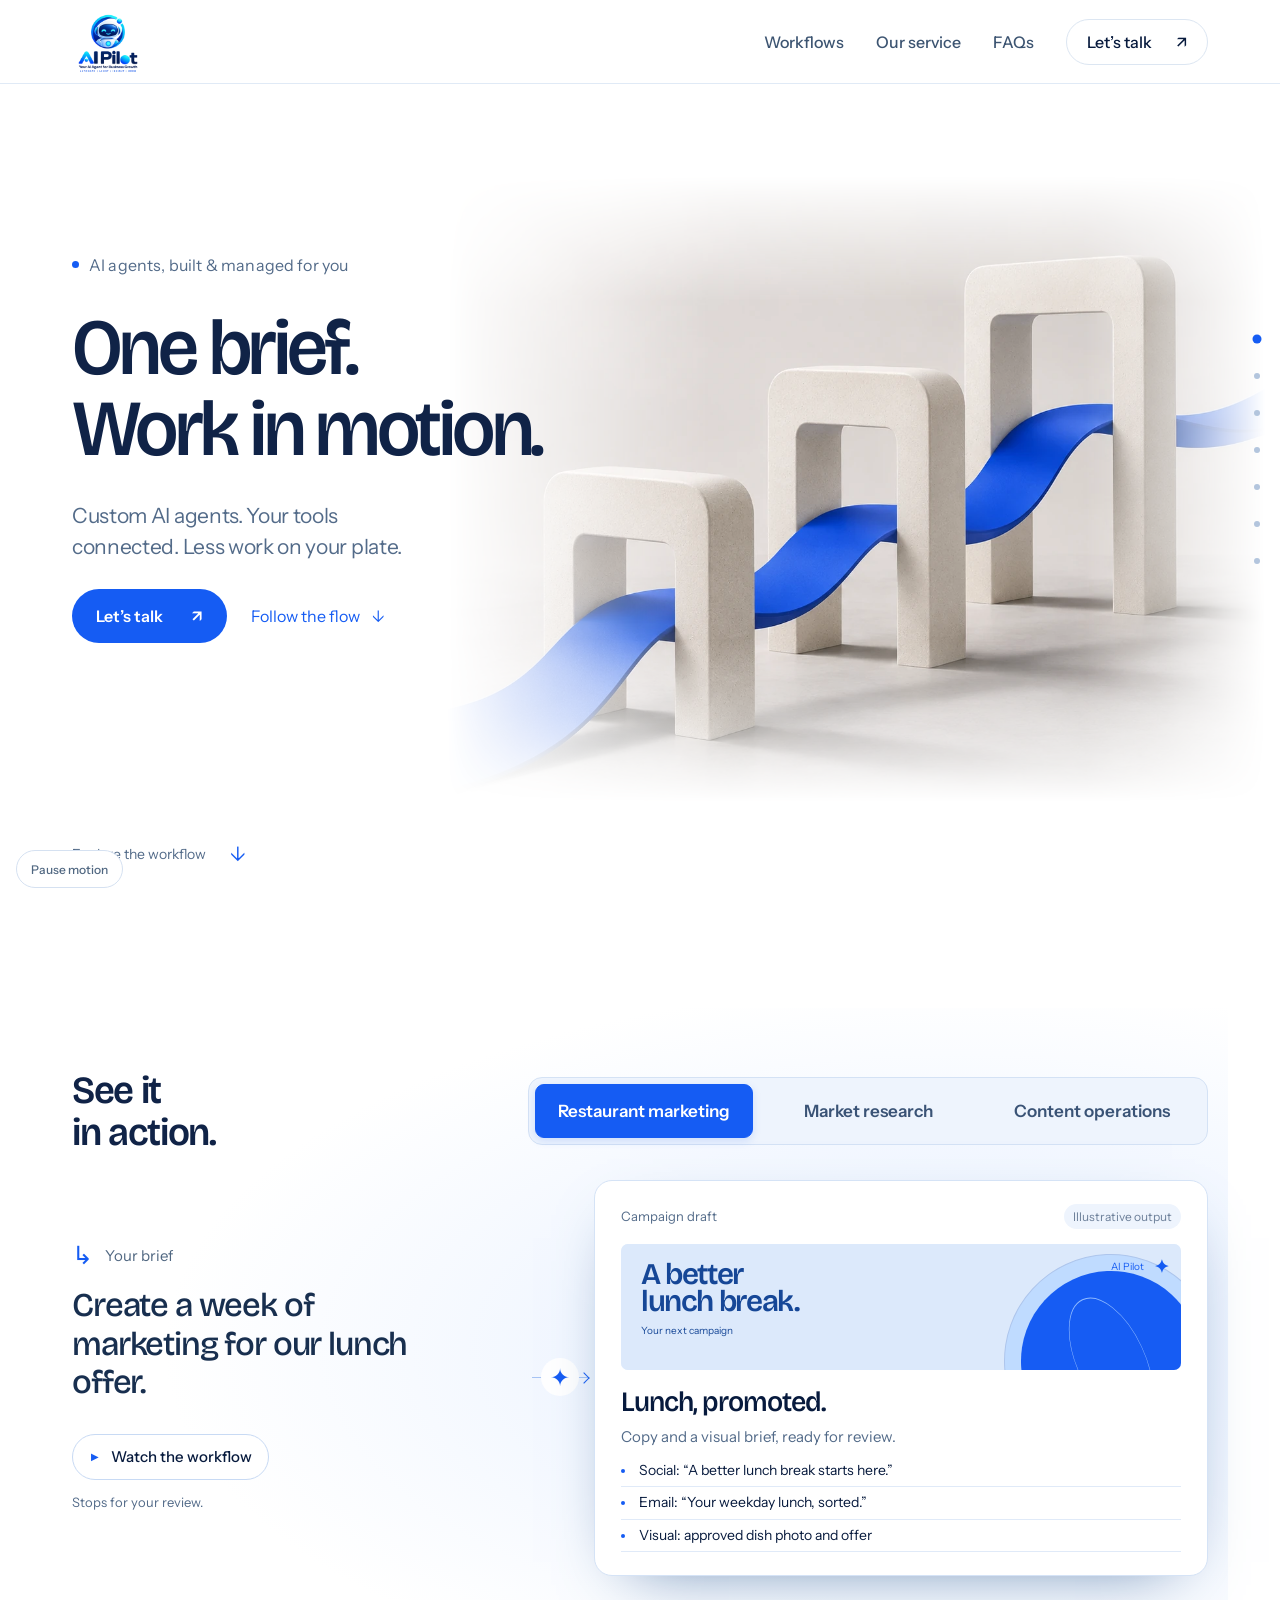
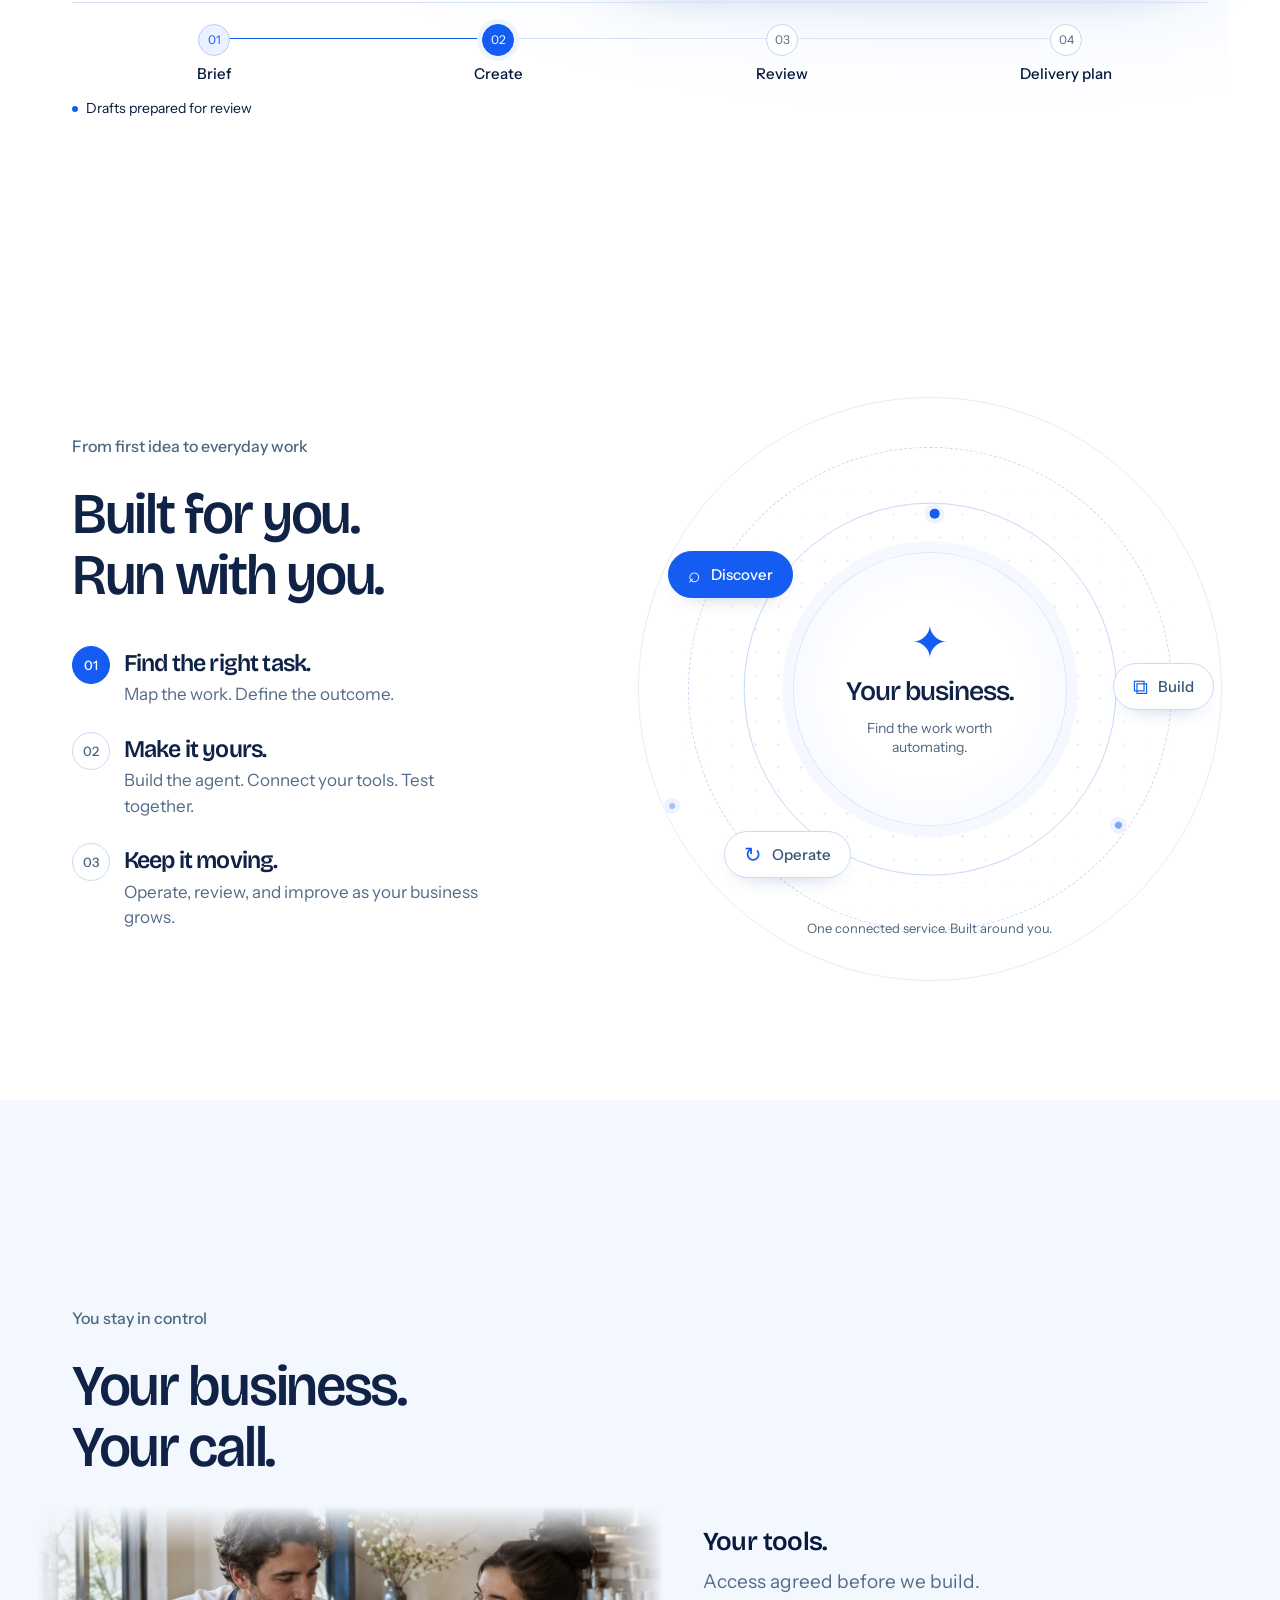
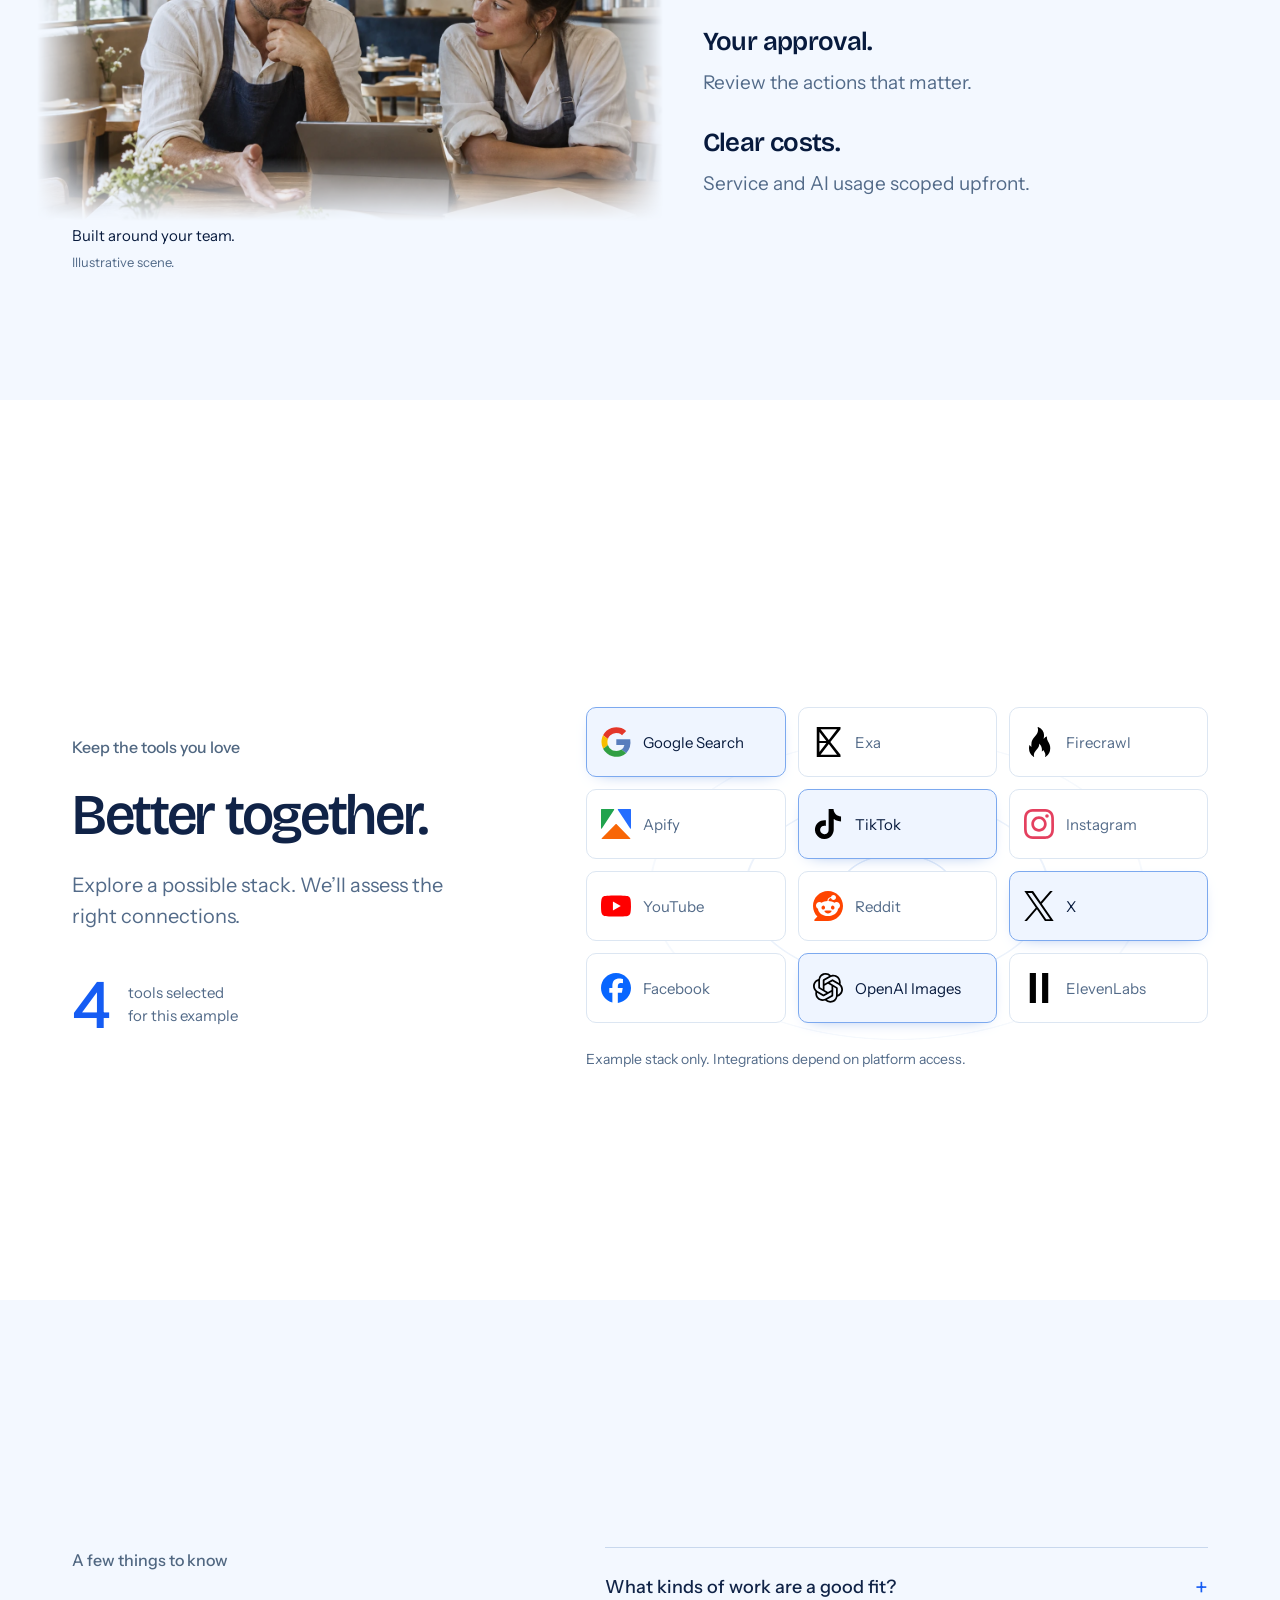
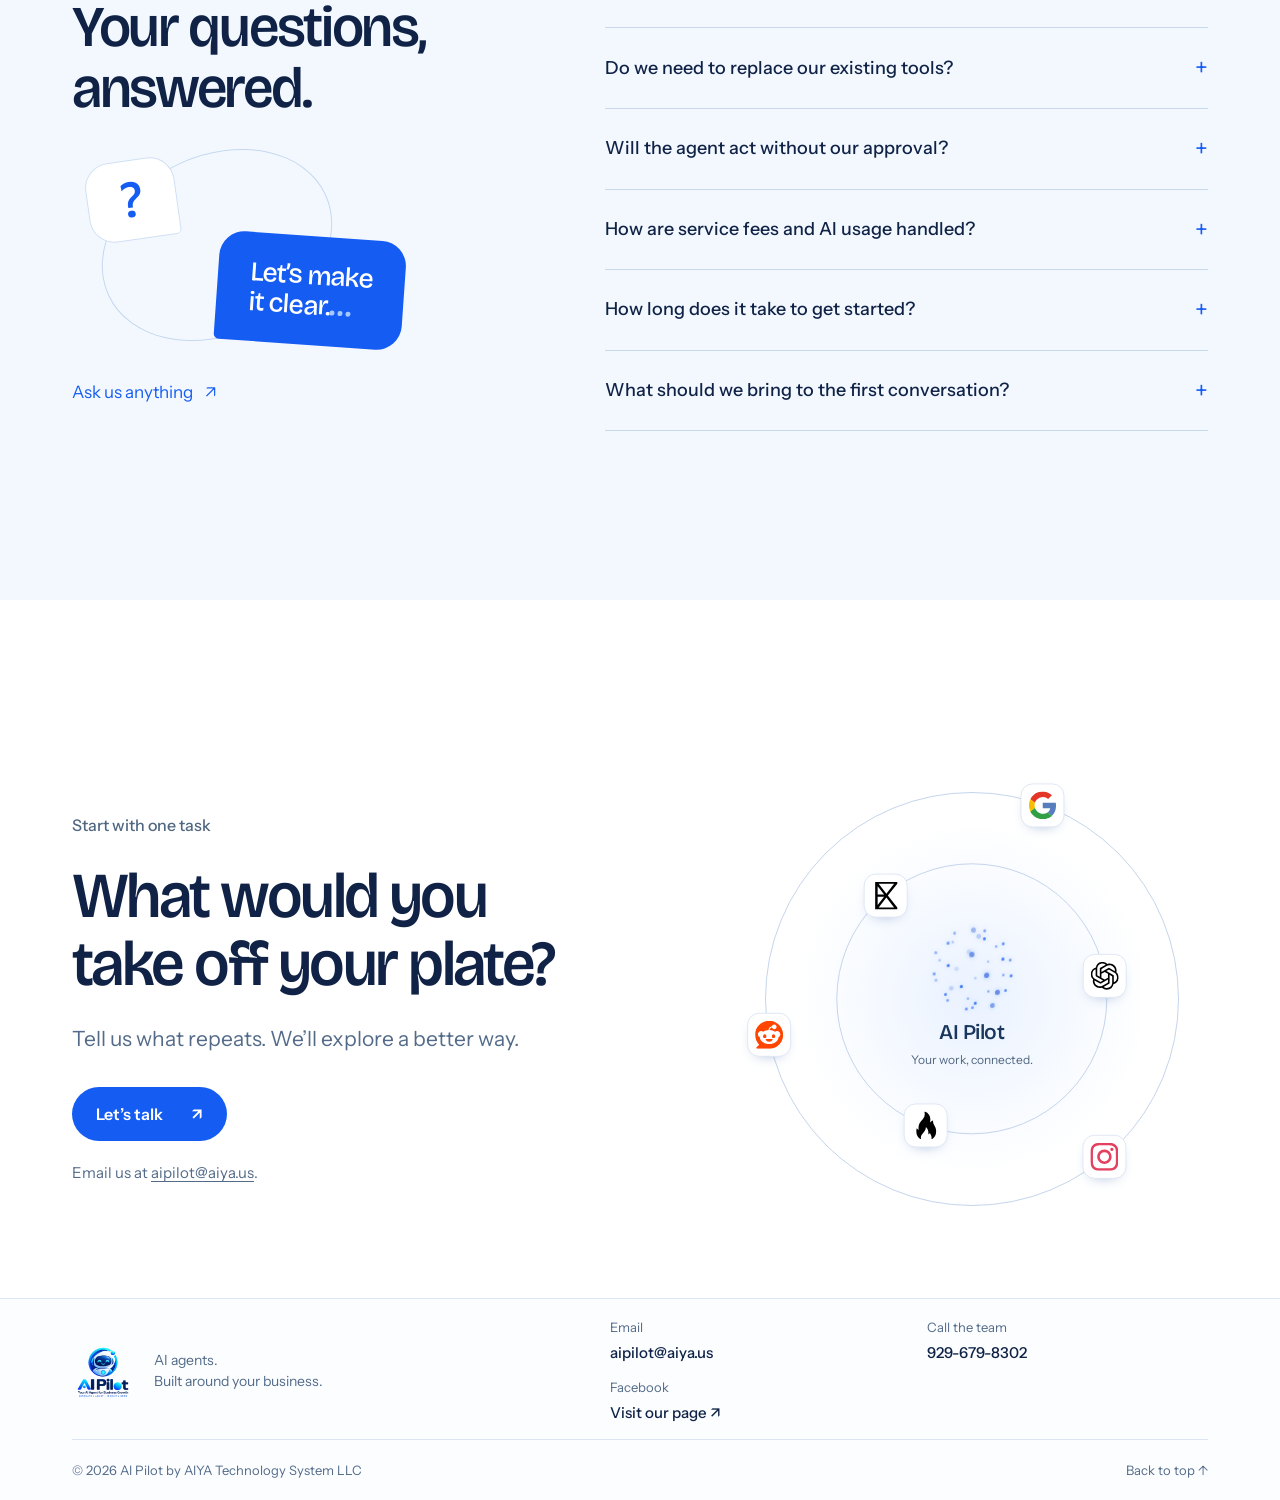
==== commit 371ea475: "Create connected tool orbits and particle core for contact section" ====
--- a/index.html
+++ b/index.html
@@ -14,6 +14,7 @@
   <link rel="stylesheet" href="typography.css?v=17">
   <link rel="stylesheet" href="sections.css?v=20">
   <link rel="stylesheet" href="motion.css?v=22">
+  <link rel="stylesheet" href="contact-orbit.css?v=23">
   <noscript><style>.scenario-tabs,.stage-buttons,.tour-button,.tour-caption,.menu-button{display:none!important}.nav-links{display:flex!important;position:static!important;flex-direction:row!important;flex-wrap:wrap}.nav{height:auto;flex-wrap:wrap}.hero{padding-top:36px}.tool-cloud button{pointer-events:none}</style></noscript>
 </head>
 <body>
@@ -103,14 +104,14 @@
     </div></div></section>
 
 <section class="contact-screen fullscreen-section" id="contact" data-screen="Get in touch" aria-label="Contact AI Pilot">
-    <div class="final-cta section-shell"><div class="contact-copy"><p class="section-label">Start with one task</p><h2>What would you<br>take off your plate?</h2><p>Tell us what repeats. We’ll explore a better way.</p><a class="button button-primary" href="mailto:aipilot@aiya.us?subject=Discuss%20my%20AI%20Pilot%20workflow">Let’s talk <span aria-hidden="true">↗</span></a><p class="contact-note">Email us at <a href="mailto:aipilot@aiya.us">aipilot@aiya.us</a>.</p></div><div class="contact-art" data-motion-scene aria-hidden="true"><div class="flight-path path-one"></div><div class="flight-path path-two"></div><div class="flight-path path-three"></div><span class="flight-center">AI Pilot</span></div></div>
+    <div class="final-cta section-shell"><div class="contact-copy"><p class="section-label">Start with one task</p><h2>What would you<br>take off your plate?</h2><p>Tell us what repeats. We’ll explore a better way.</p><a class="button button-primary" href="mailto:aipilot@aiya.us?subject=Discuss%20my%20AI%20Pilot%20workflow">Let’s talk <span aria-hidden="true">↗</span></a><p class="contact-note">Email us at <a href="mailto:aipilot@aiya.us">aipilot@aiya.us</a>.</p></div><div class="contact-art connected-universe" data-motion-scene aria-hidden="true"><div class="contact-orbit orbit-outer"><span class="contact-traveler" style="--start:20deg"><span class="contact-logo"><img src="assets/tool-google.svg" alt="" width="30" height="30"></span></span><span class="contact-traveler" style="--start:140deg"><span class="contact-logo"><img src="assets/tool-instagram.svg" alt="" width="30" height="30"></span></span><span class="contact-traveler" style="--start:260deg"><span class="contact-logo"><img src="assets/tool-reddit.svg" alt="" width="30" height="30"></span></span></div><div class="contact-orbit orbit-inner"><span class="contact-traveler" style="--start:80deg"><span class="contact-logo"><img src="assets/tool-openai.svg" alt="" width="30" height="30"></span></span><span class="contact-traveler" style="--start:200deg"><span class="contact-logo"><img src="assets/tool-firecrawl.svg" alt="" width="30" height="30"></span></span><span class="contact-traveler" style="--start:320deg"><span class="contact-logo"><img src="assets/tool-exa.svg" alt="" width="30" height="30"></span></span></div><div class="contact-brain"><div class="particle-sphere" data-particle-sphere></div><span class="brain-label">AI Pilot<small>Your work, connected.</small></span></div></div></div>
   <footer class="footer"><div class="footer-inner section-shell"><div class="footer-brand"><img src="assets/ai-pilot-logo-v2.webp" width="440" height="440" alt="AI Pilot"><p>AI agents.<br>Built around your business.</p></div><div class="footer-contact"><a href="mailto:aipilot@aiya.us"><span>Email</span><strong>aipilot@aiya.us</strong></a><a href="tel:+19296798302"><span>Call the team</span><strong>929-679-8302</strong></a><a href="https://www.facebook.com/share/1Kr8Xjx6mK/?mibextid=wwXIfr" target="_blank" rel="noopener noreferrer"><span>Facebook</span><strong>Visit our page ↗</strong></a></div><div class="footer-bottom"><span>&copy; 2026 AI Pilot by AIYA Technology System LLC</span><a href="#top">Back to top ↑</a></div></div></footer>
     </section>
   </main>
 <nav class="screen-nav" aria-label="Page sections"><a href="#home" aria-label="Introduction"><span>Introduction</span><i aria-hidden="true"></i></a><a href="#demo" aria-label="Workflow"><span>Workflow</span><i aria-hidden="true"></i></a><a href="#delivery" aria-label="Our service"><span>Our service</span><i aria-hidden="true"></i></a><a href="#control" aria-label="Your control"><span>Your control</span><i aria-hidden="true"></i></a><a href="#workflow" aria-label="Your tools"><span>Your tools</span><i aria-hidden="true"></i></a><a href="#faq" aria-label="Questions"><span>Questions</span><i aria-hidden="true"></i></a><a href="#contact" aria-label="Get in touch"><span>Get in touch</span><i aria-hidden="true"></i></a></nav>
   <button class="motion-toggle" type="button" data-motion-toggle aria-pressed="false" hidden>Pause motion</button>
   <script src="script.js?v=21"></script>
-  <script src="motion.js?v=21"></script>
+  <script src="motion.js?v=23"></script>
   <script src="section-scroll.js?v=18"></script>
 </body>
 </html>
--- a/contact-orbit.css
+++ b/contact-orbit.css
@@ -0,0 +1,26 @@
+/* Tool marks orbit a calm, dimensional centre. No framed illustration. */
+.contact-screen .contact-art.connected-universe{height:auto;aspect-ratio:1;width:100%;max-width:460px;max-height:none;margin:auto;overflow:clip;isolation:isolate}
+.connected-universe:before{content:"";position:absolute;inset:10%;background:radial-gradient(circle,#eaf2ff,transparent 68%);z-index:-1}
+.contact-orbit{position:absolute;left:50%;top:50%;aspect-ratio:1;border:1px solid #c5d5ec;border-radius:50%;transform:translate(-50%,-50%)}
+.orbit-outer{width:90%;--duration:48s}
+.orbit-inner{width:59%;--duration:34s}
+.contact-traveler{position:absolute;inset:0;border-radius:50%;transform:rotate(var(--start));pointer-events:none}
+.contact-logo{position:absolute;top:0;left:50%;width:44px;height:44px;margin:-22px;display:grid;place-items:center;background:#fff;border:1px solid #e0e8f5;border-radius:12px;box-shadow:0 5px 15px -10px #6386b8;transform:rotate(calc(-1 * var(--start)));pointer-events:auto}
+.contact-logo img{width:28px;height:28px;object-fit:contain;transition:transform .22s ease}
+.contact-brain{position:absolute;left:50%;top:50%;width:130px;height:140px;transform:translate(-50%,-50%);display:flex;flex-direction:column;align-items:center;perspective:400px}
+.particle-sphere{--radius:40px;width:90px;height:90px;position:relative;transform-style:preserve-3d;transform:rotateX(-16deg) rotateY(20deg)}
+.brain-particle{position:absolute;left:50%;top:50%;width:3px;height:3px;margin:-1.5px;border-radius:50%;background:#155cf3;box-shadow:0 0 5px #93b8f0;opacity:calc(.55 + var(--z) * .35);transform:translate3d(calc(var(--x) * var(--radius)),calc(var(--y) * var(--radius)),calc(var(--z) * var(--radius)))}
+.brain-particle:nth-child(4n){width:5px;height:5px;background:#527fe2}
+.brain-label{margin-top:10px;text-align:center;font:550 21px/1.2 var(--font-display);letter-spacing:-.025em;color:#19365c;white-space:nowrap}
+.brain-label small{display:block;font:400 12px/1.4 var(--font-body);color:#506781;letter-spacing:0;margin-top:7px}
+.motion-ready .connected-universe.is-inview .contact-traveler{animation:tool-orbit var(--duration) linear infinite}
+.motion-ready .connected-universe.is-inview .contact-logo{animation:tool-counter-orbit var(--duration) linear infinite}
+.motion-ready .connected-universe.is-inview .particle-sphere{animation:brain-turn 24s linear infinite}
+@keyframes tool-orbit{from{transform:rotate(var(--start))}to{transform:rotate(calc(var(--start) + 360deg))}}
+@keyframes tool-counter-orbit{from{transform:rotate(calc(-1 * var(--start)))}to{transform:rotate(calc(-1 * var(--start) - 360deg))}}
+@keyframes brain-turn{from{transform:rotateX(-16deg) rotateY(20deg)}to{transform:rotateX(-16deg) rotateY(380deg)}}
+.motion-paused .connected-universe .contact-traveler,.motion-paused .connected-universe .contact-logo,.motion-paused .connected-universe .particle-sphere{animation-play-state:paused!important}
+@media(hover:hover) and (pointer:fine){.connected-universe:hover .contact-traveler,.connected-universe:hover .contact-logo{animation-play-state:paused}.contact-logo:hover img{transform:scale(1.15)}}
+@media(min-width:1024px) and (min-height:650px) and (max-height:800px) and (pointer:fine){.contact-screen .contact-art.connected-universe{max-width:350px}}
+@media(max-width:600px){.contact-screen .contact-art.connected-universe{width:min(100%,330px);max-width:330px;margin:18px auto 0}.contact-logo{width:36px;height:36px;margin:-18px;border-radius:10px}.contact-logo img{width:24px;height:24px}.contact-brain{width:115px;height:120px}.particle-sphere{--radius:30px;width:70px;height:70px}.brain-label{font-size:19px;margin-top:8px}.brain-label small{font-size:11px;margin-top:5px}}
+@media(prefers-reduced-motion:reduce){.motion-ready .connected-universe.is-inview .contact-traveler,.motion-ready .connected-universe.is-inview .contact-logo,.motion-ready .connected-universe.is-inview .particle-sphere{animation:none}.contact-logo img{transition:none}}
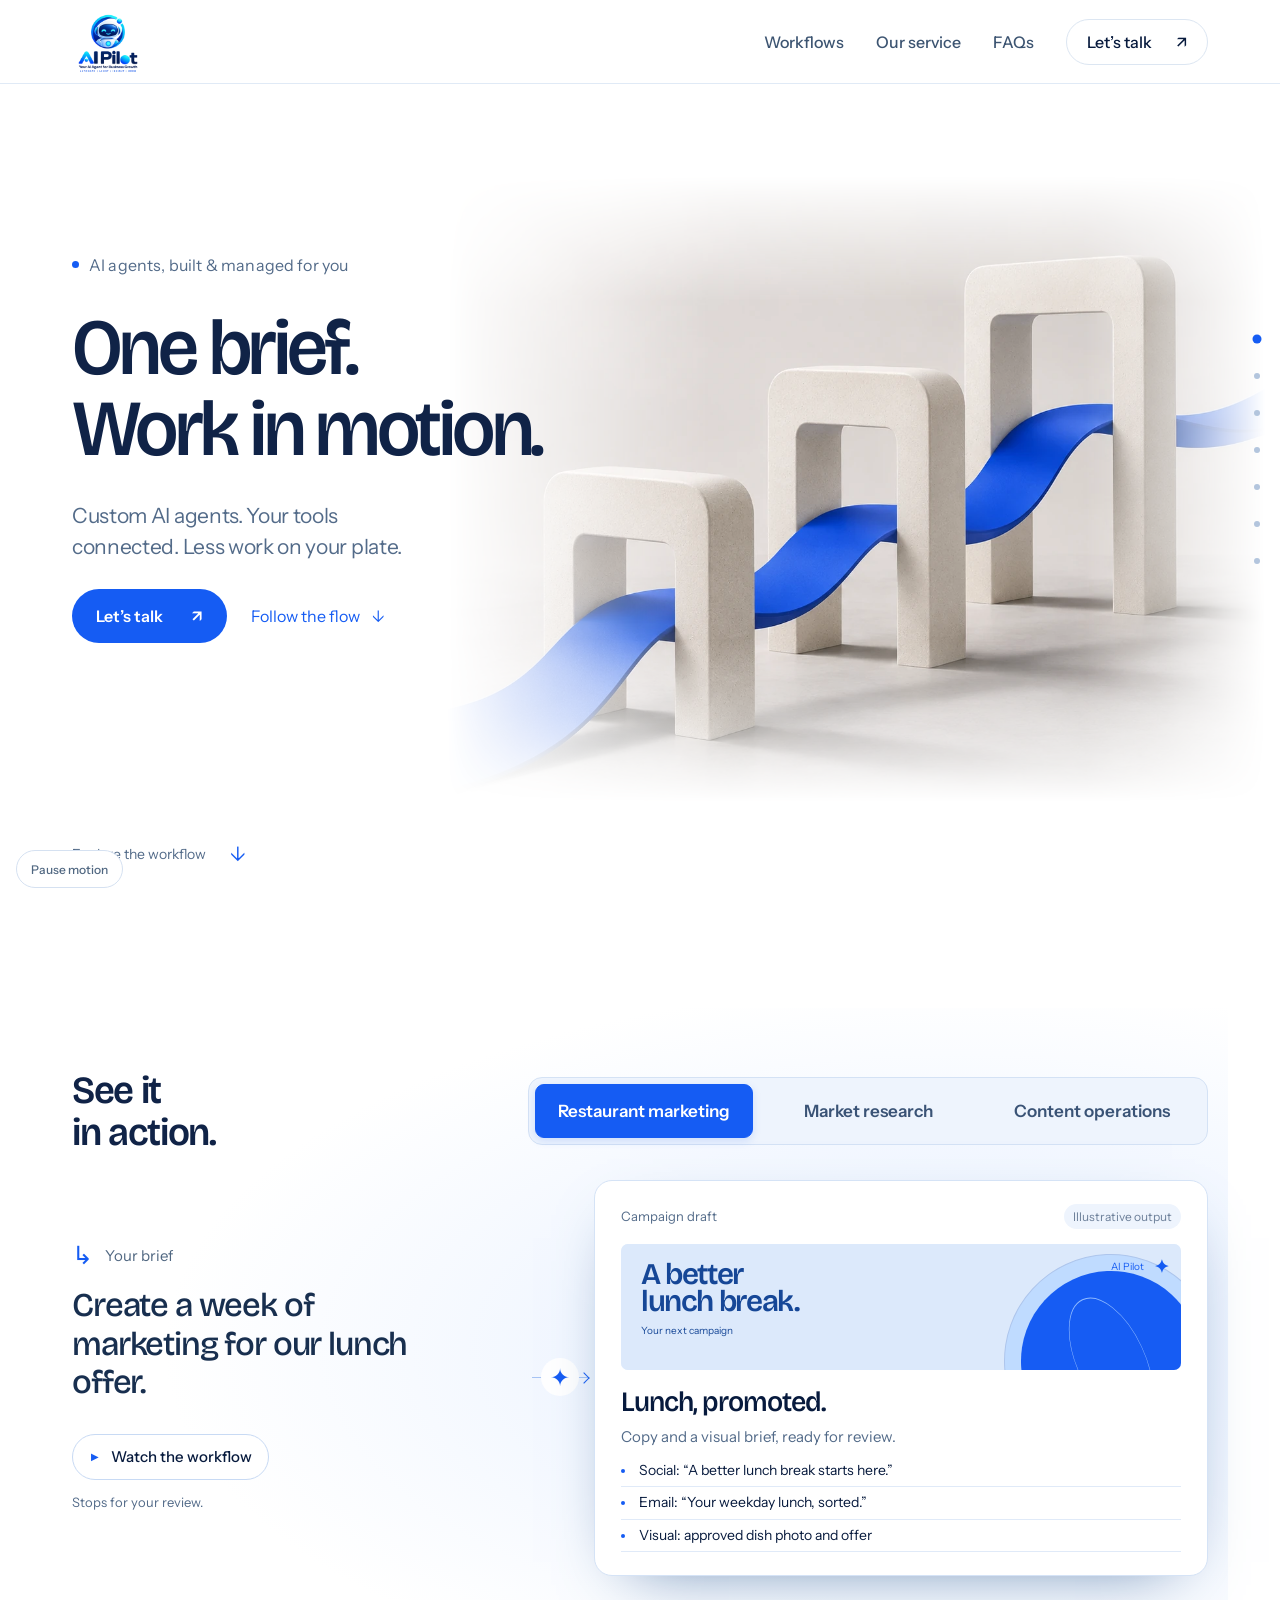
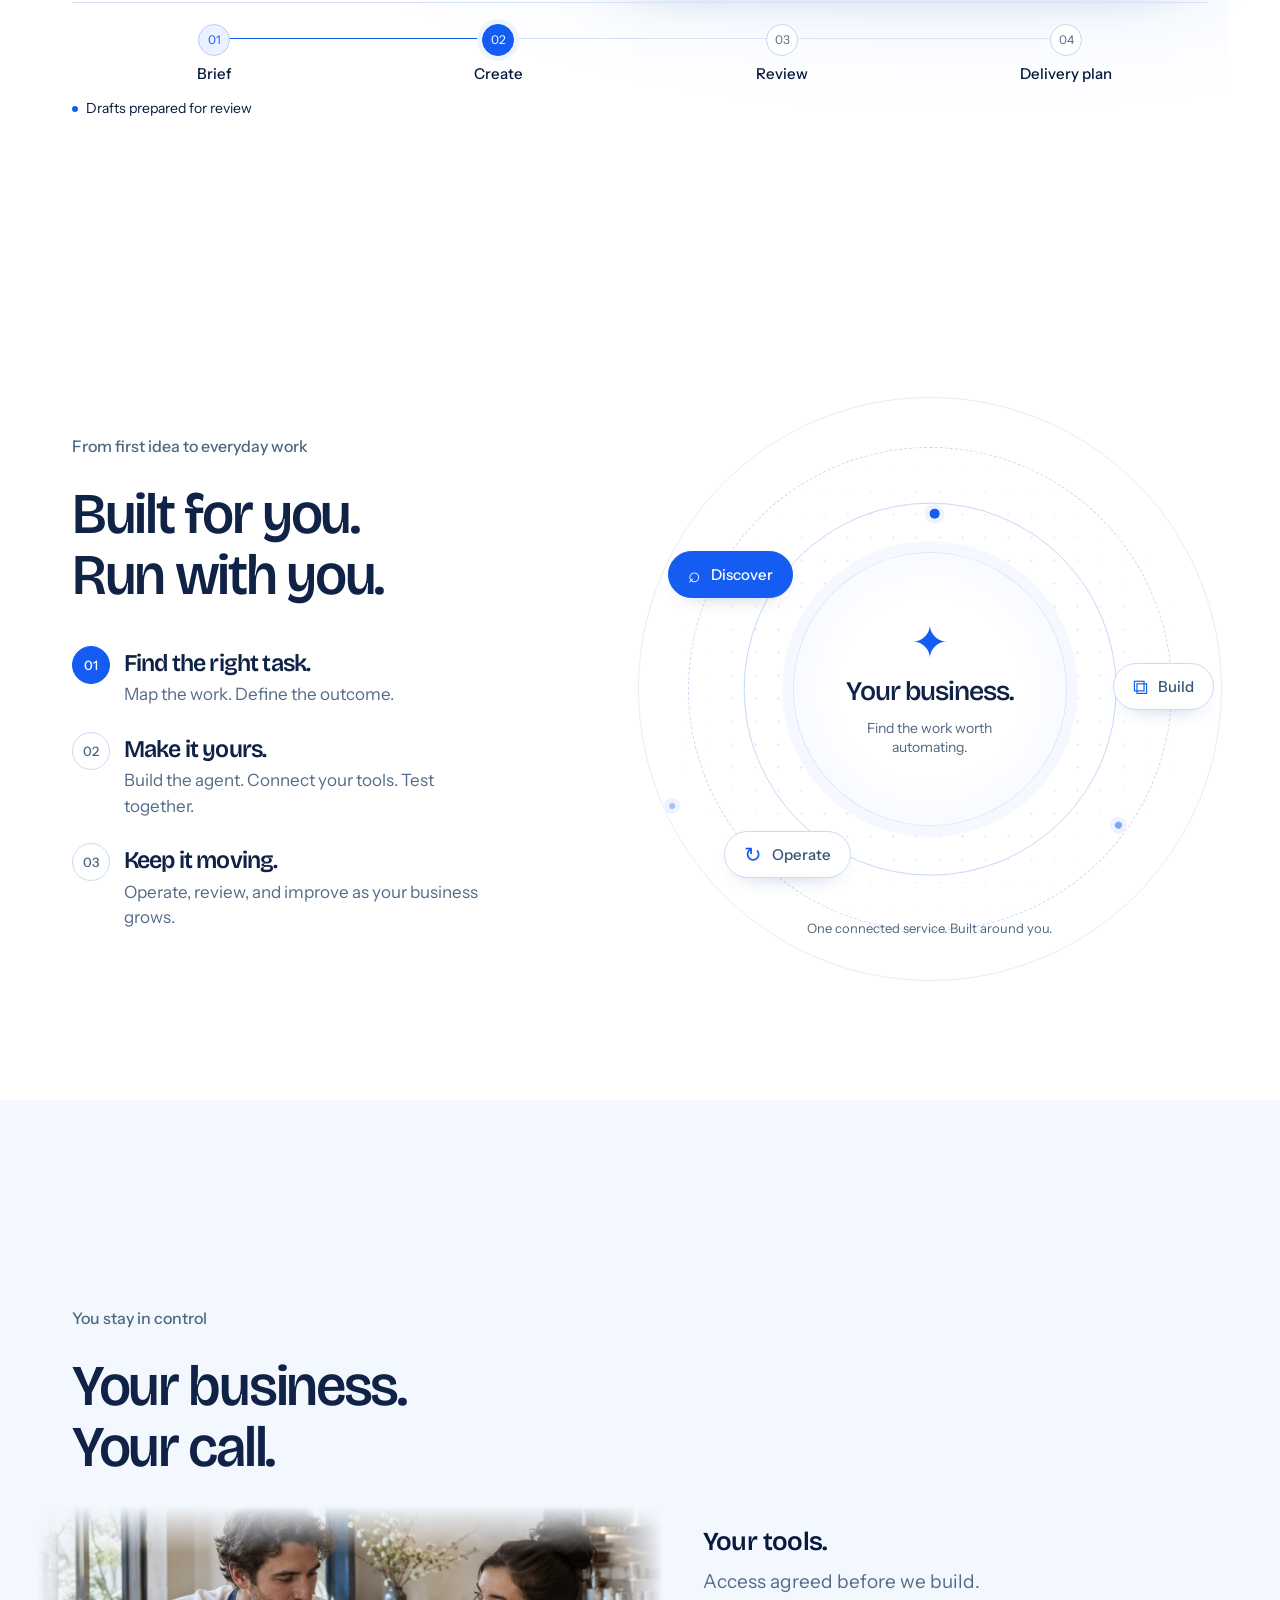
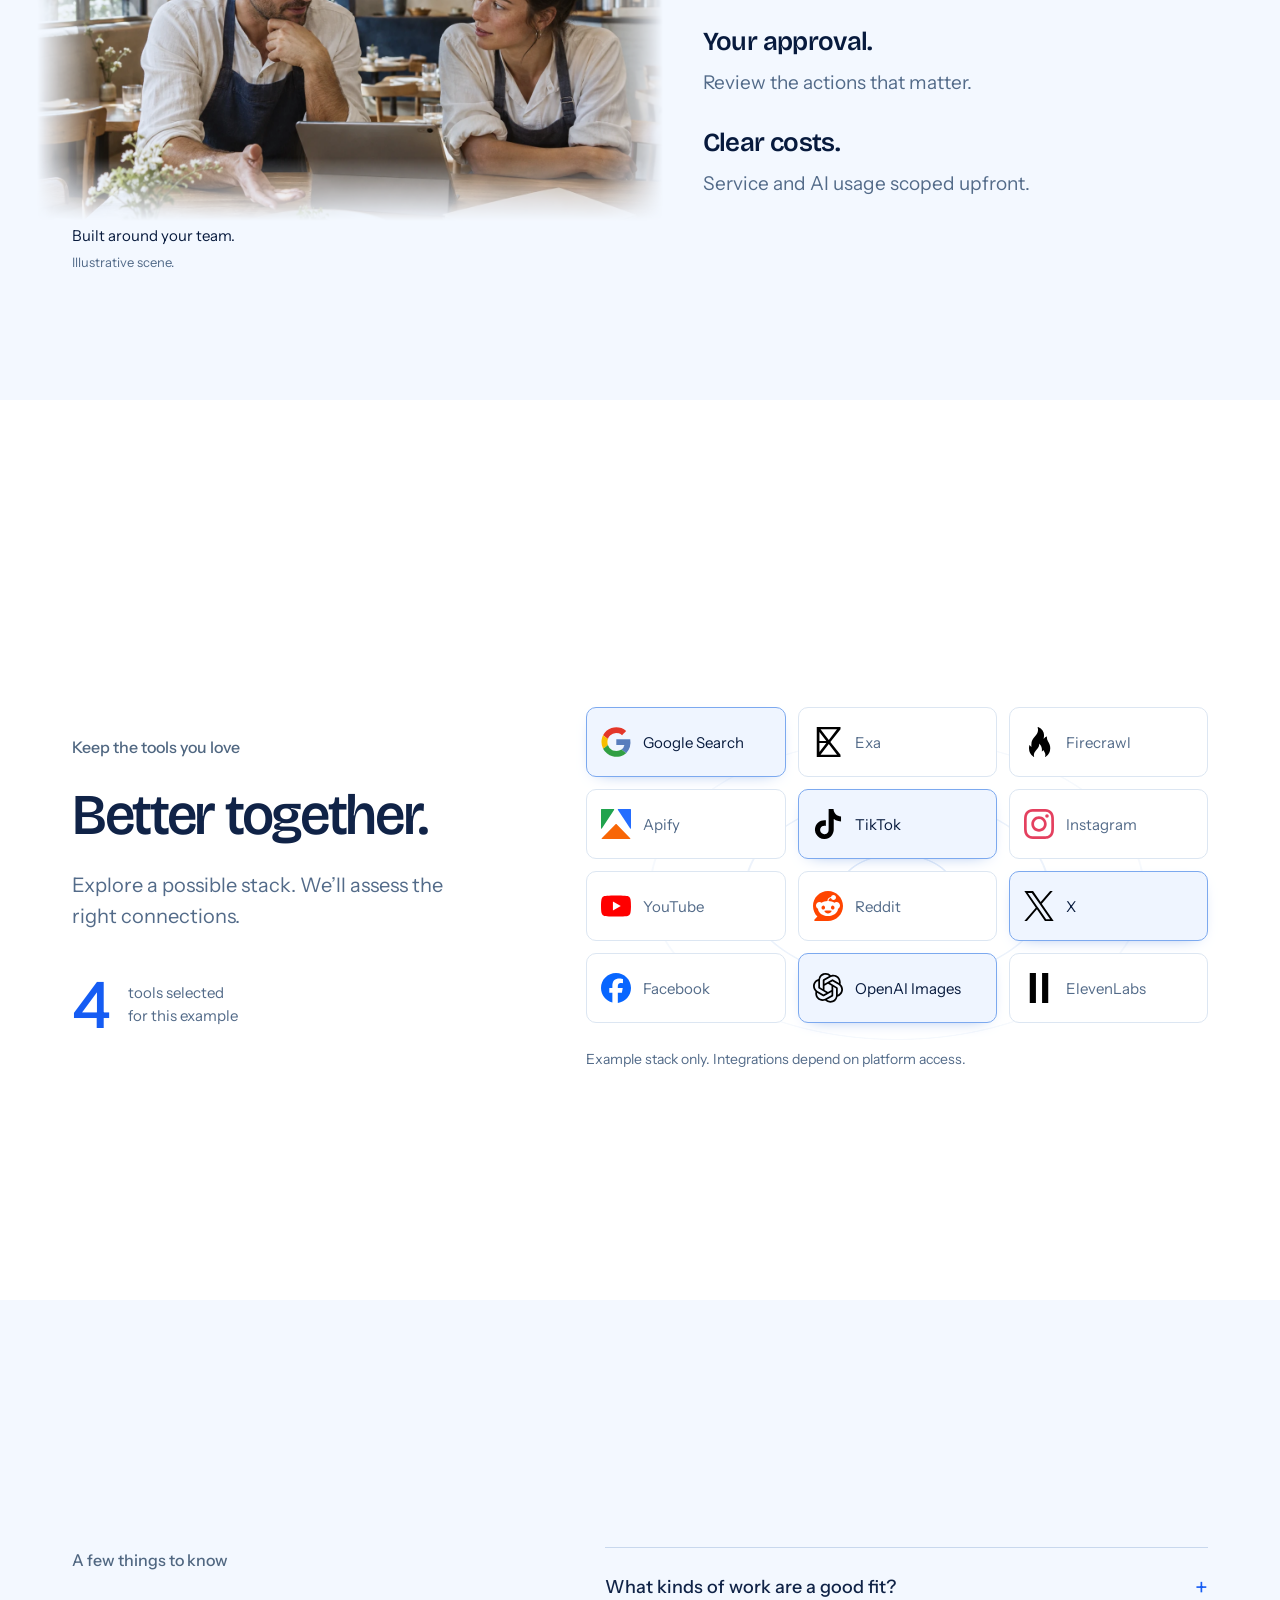
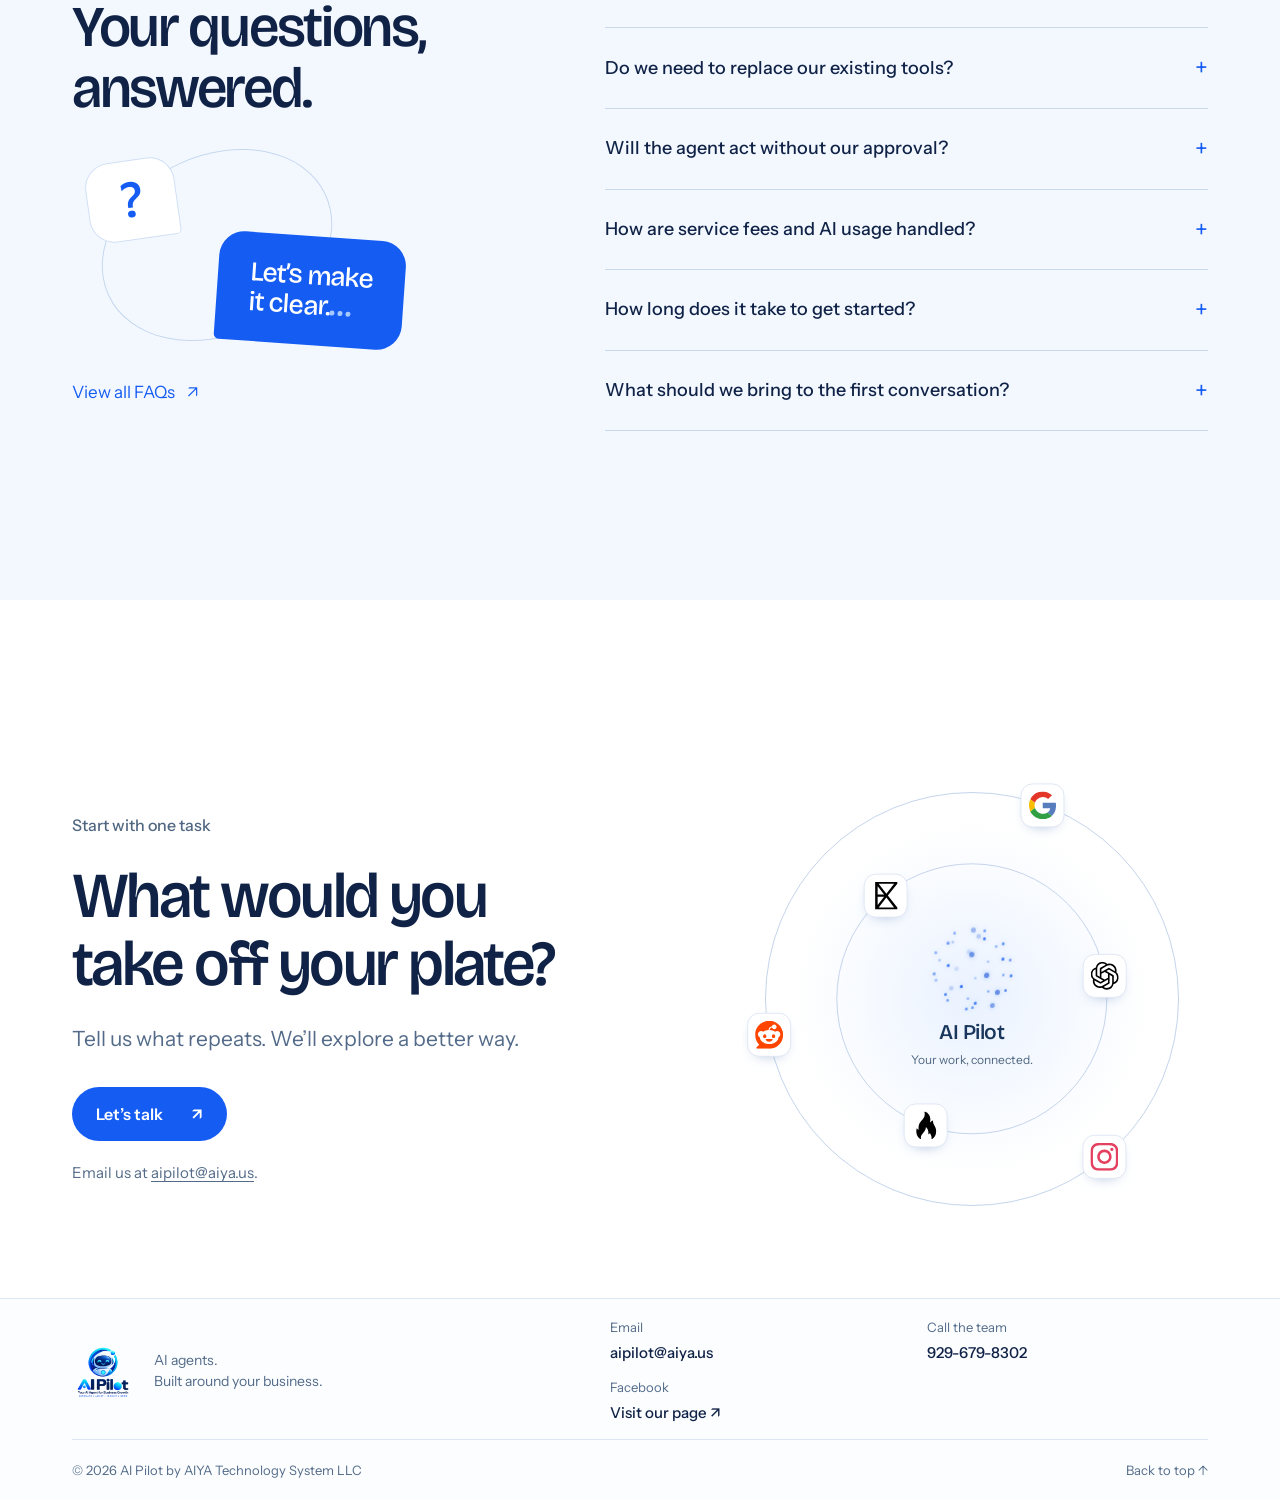
==== commit 7dbca88c: "Add dedicated FAQ page and shared site navigation" ====
--- a/index.html
+++ b/index.html
@@ -23,7 +23,7 @@
     <a class="brand" href="#top" aria-label="AI Pilot home"><img src="assets/ai-pilot-logo-v2.webp" width="440" height="440" alt="AI Pilot"></a>
     <button class="menu-button" aria-label="Open navigation" aria-expanded="false" aria-controls="main-navigation" type="button" data-menu><span></span><span></span></button>
     <nav id="main-navigation" class="nav-links" data-nav-links aria-label="Main navigation">
-      <a href="#demo">Workflows</a><a href="#delivery">Our service</a><a href="#faq">FAQs</a>
+      <a href="#demo">Workflows</a><a href="#delivery">Our service</a><a href="faq.html">FAQs</a>
       <a href="#contact" class="nav-cta">Let’s talk <span aria-hidden="true">↗</span></a>
     </nav>
   </header>
@@ -94,7 +94,7 @@
       </div>
     </section>
 
-<section class="faq-section fullscreen-section" data-screen="Questions" id="faq" aria-labelledby="faq-heading"><div class="faq-layout section-shell"><div><p class="section-label">A few things to know</p><h2 id="faq-heading">Your questions,<br>answered.</h2><div class="conversation-art" aria-hidden="true"><div class="conversation-orbit"></div><span class="question-bubble">?</span><span class="answer-bubble">Let’s make<br>it clear.<i></i><i></i><i></i></span></div><p><a class="text-link" href="mailto:aipilot@aiya.us">Ask us anything <span aria-hidden="true">↗</span></a></p></div><div class="faq-list">
+<section class="faq-section fullscreen-section" data-screen="Questions" id="faq" aria-labelledby="faq-heading"><div class="faq-layout section-shell"><div><p class="section-label">A few things to know</p><h2 id="faq-heading">Your questions,<br>answered.</h2><div class="conversation-art" aria-hidden="true"><div class="conversation-orbit"></div><span class="question-bubble">?</span><span class="answer-bubble">Let’s make<br>it clear.<i></i><i></i><i></i></span></div><p><a class="text-link" href="faq.html">View all FAQs <span aria-hidden="true">↗</span></a></p></div><div class="faq-list">
       <details><summary>What kinds of work are a good fit?</summary><p>Recurring tasks with clear inputs and reviewable outputs: marketing, research, and content are good starting points. We assess fit together.</p></details>
       <details><summary>Do we need to replace our existing tools?</summary><p>Usually, we start with your existing tools. Feasibility depends on APIs, permissions, and platform rules. We confirm the scope first.</p></details>
       <details><summary>Will the agent act without our approval?</summary><p>We agree which actions need a reviewer and which can run automatically. This website’s demos never connect accounts or publish content.</p></details>
@@ -110,7 +110,8 @@
   </main>
 <nav class="screen-nav" aria-label="Page sections"><a href="#home" aria-label="Introduction"><span>Introduction</span><i aria-hidden="true"></i></a><a href="#demo" aria-label="Workflow"><span>Workflow</span><i aria-hidden="true"></i></a><a href="#delivery" aria-label="Our service"><span>Our service</span><i aria-hidden="true"></i></a><a href="#control" aria-label="Your control"><span>Your control</span><i aria-hidden="true"></i></a><a href="#workflow" aria-label="Your tools"><span>Your tools</span><i aria-hidden="true"></i></a><a href="#faq" aria-label="Questions"><span>Questions</span><i aria-hidden="true"></i></a><a href="#contact" aria-label="Get in touch"><span>Get in touch</span><i aria-hidden="true"></i></a></nav>
   <button class="motion-toggle" type="button" data-motion-toggle aria-pressed="false" hidden>Pause motion</button>
-  <script src="script.js?v=21"></script>
+  <script src="navigation.js?v=24"></script>
+  <script src="script.js?v=24"></script>
   <script src="motion.js?v=23"></script>
   <script src="section-scroll.js?v=18"></script>
 </body>
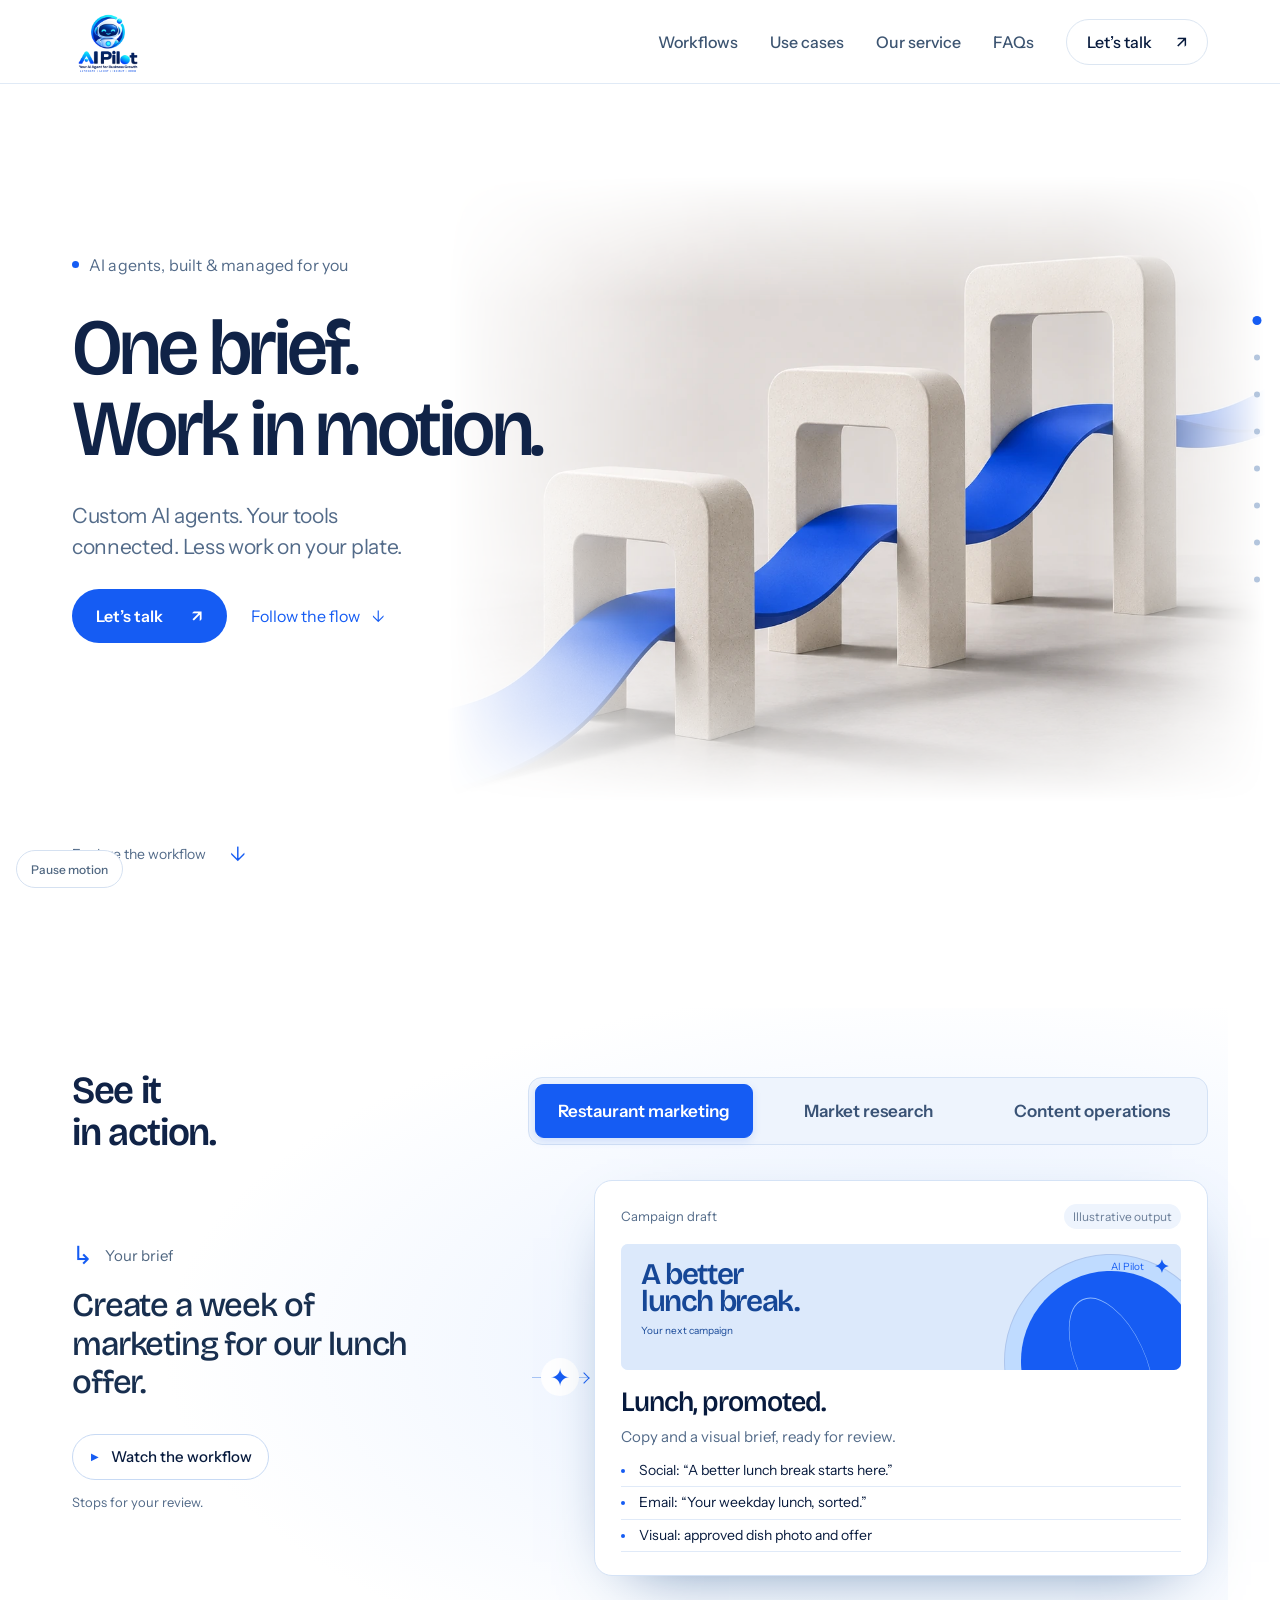
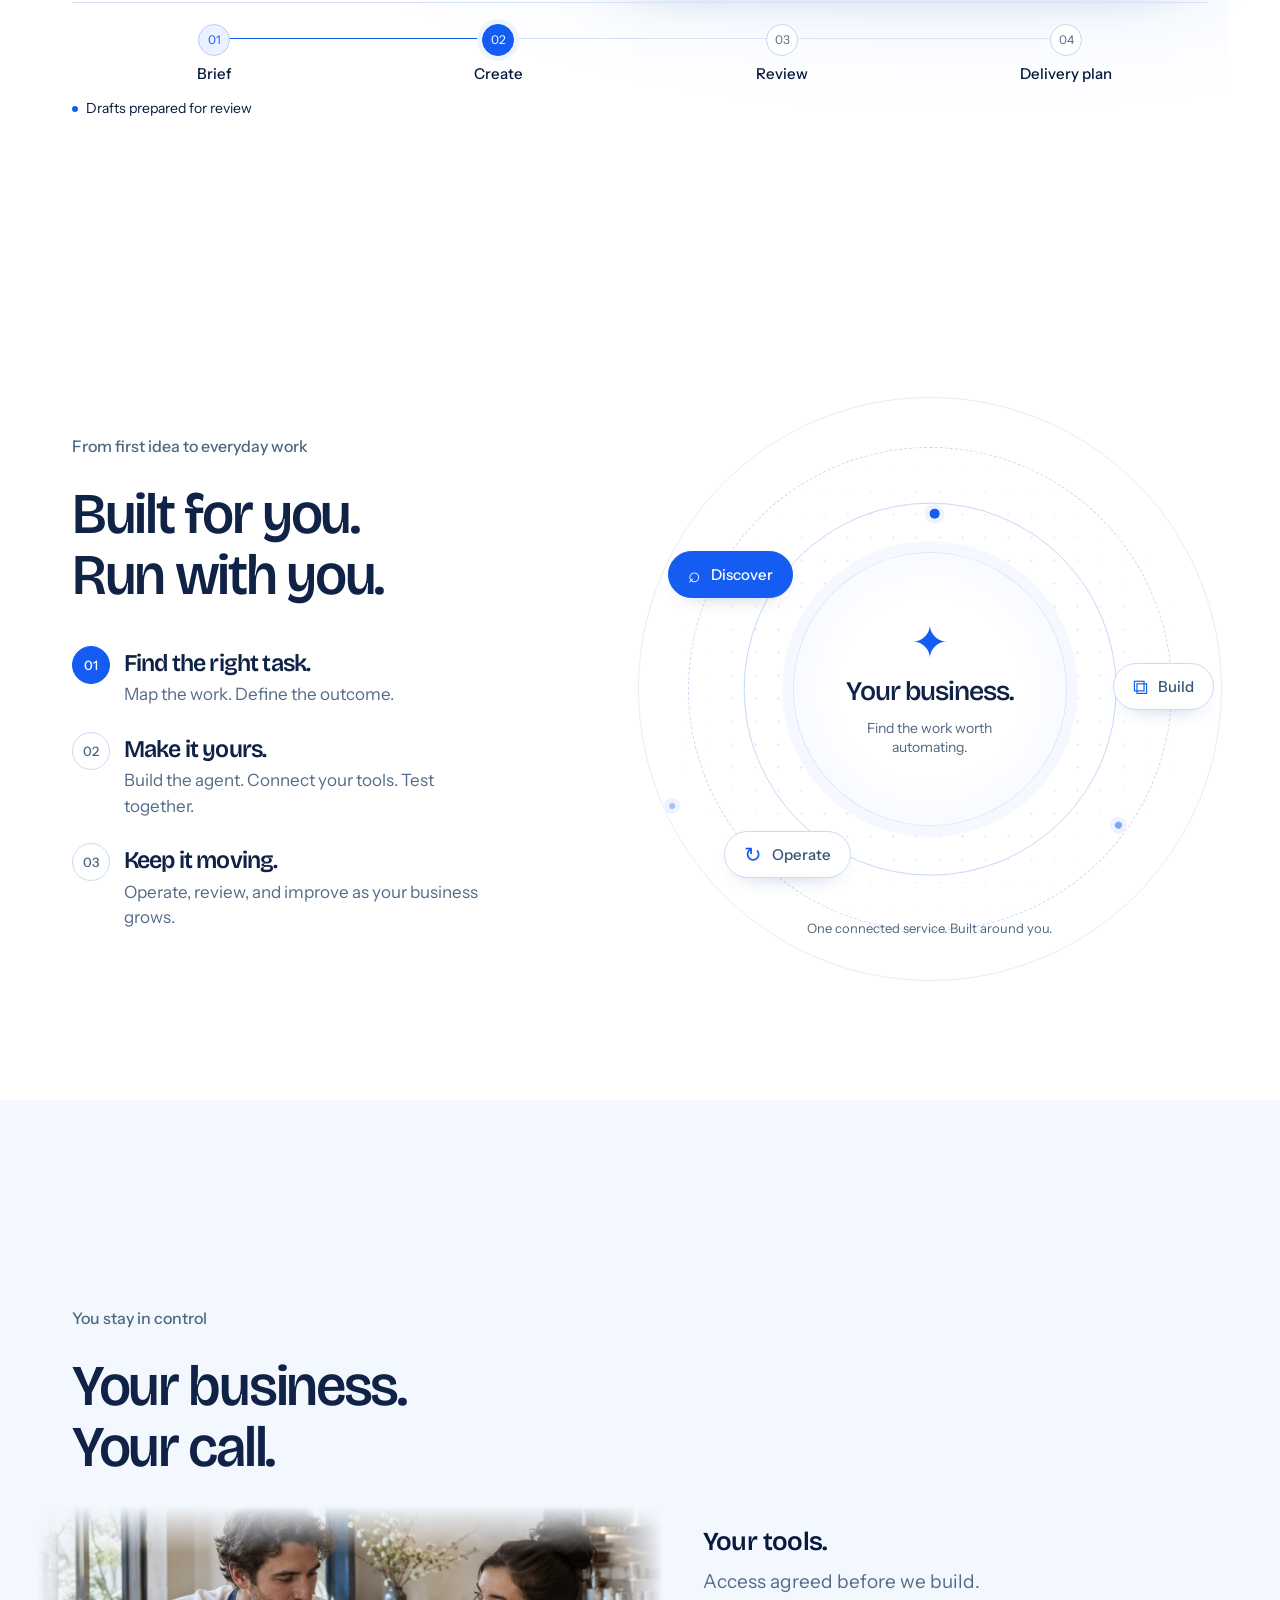
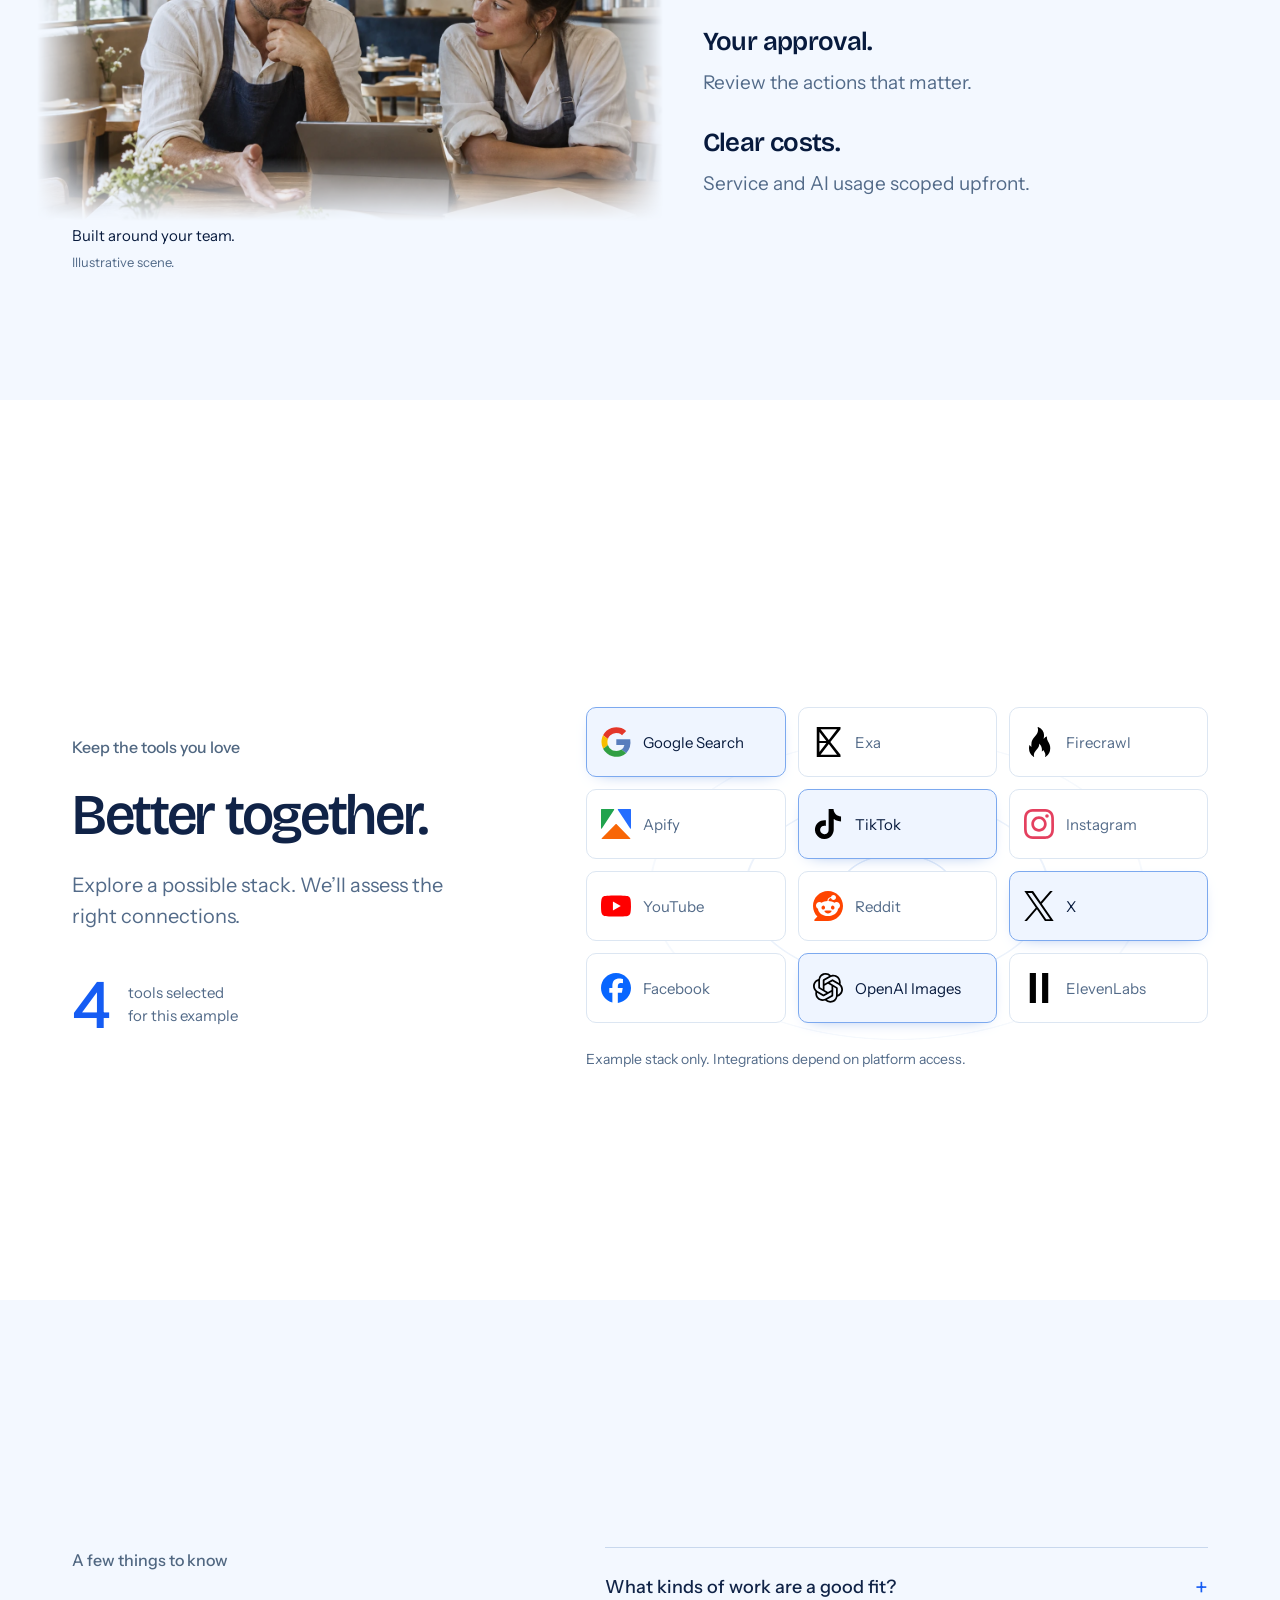
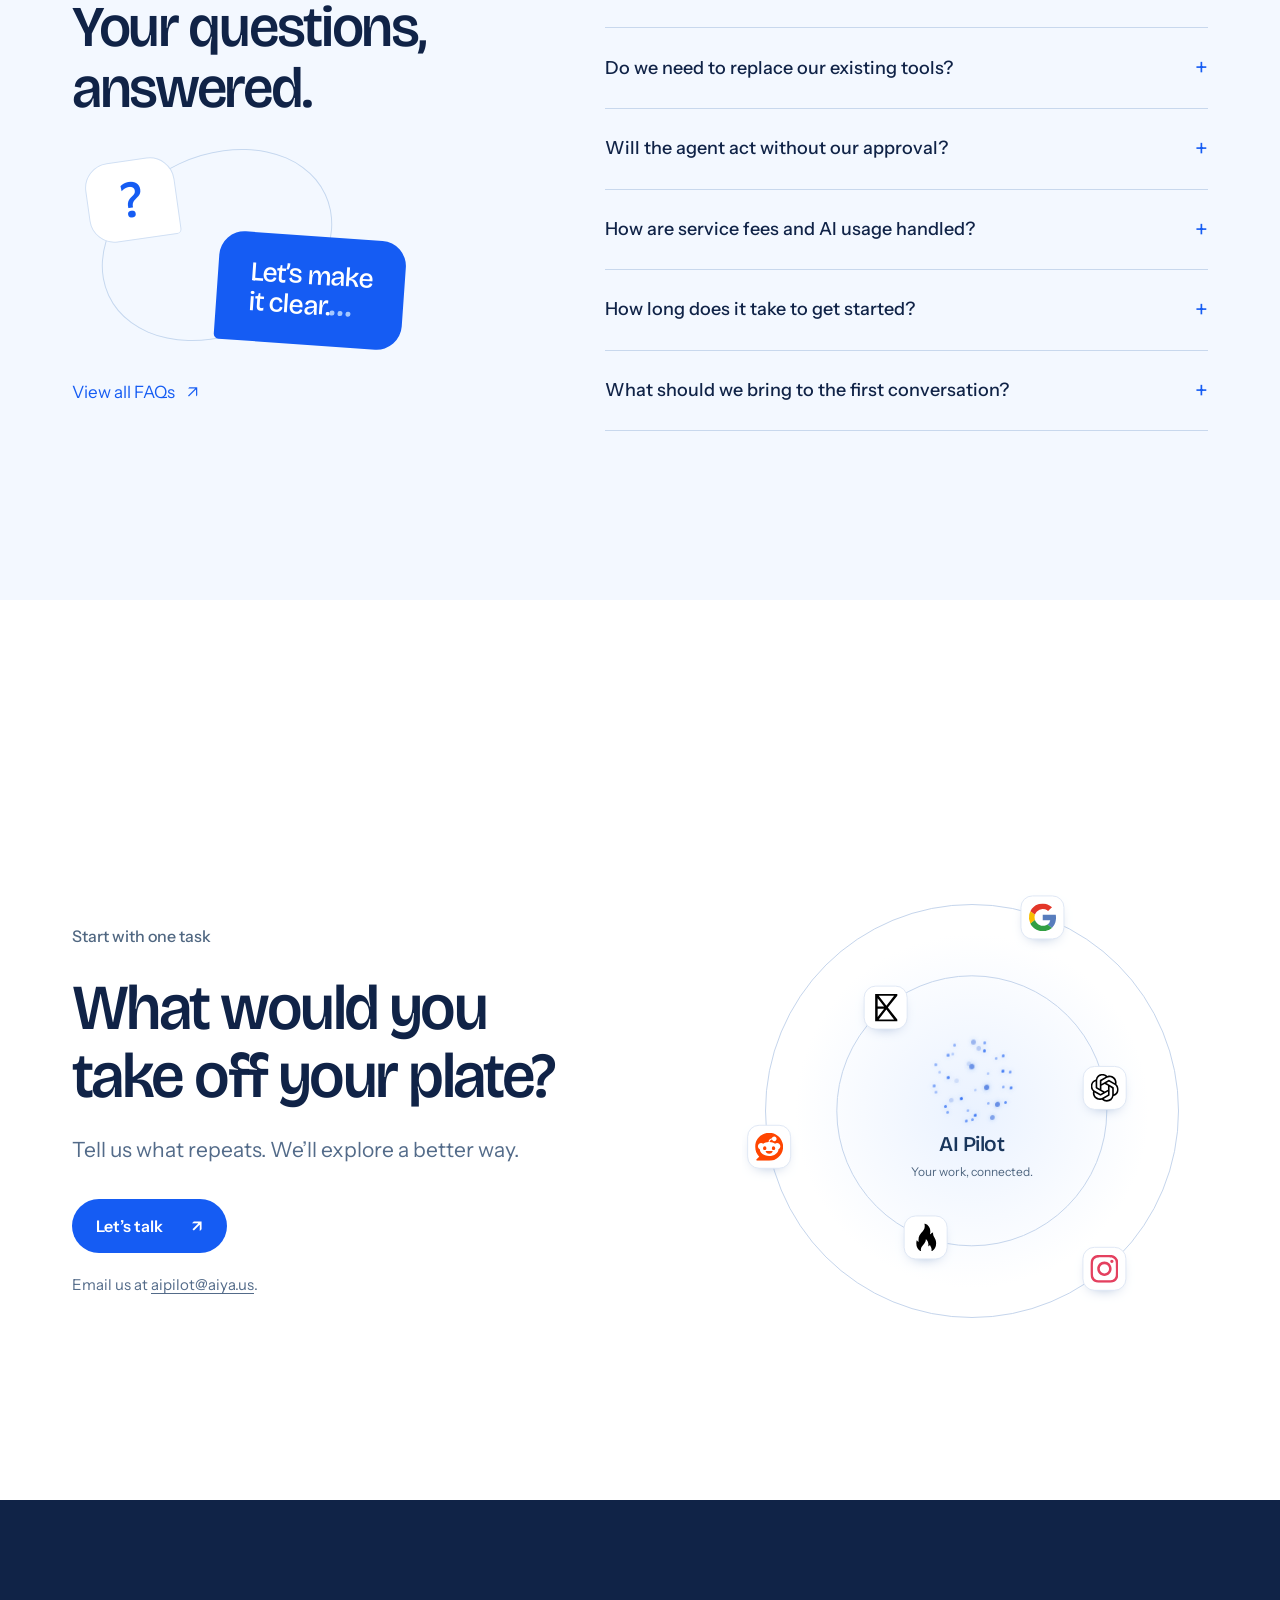
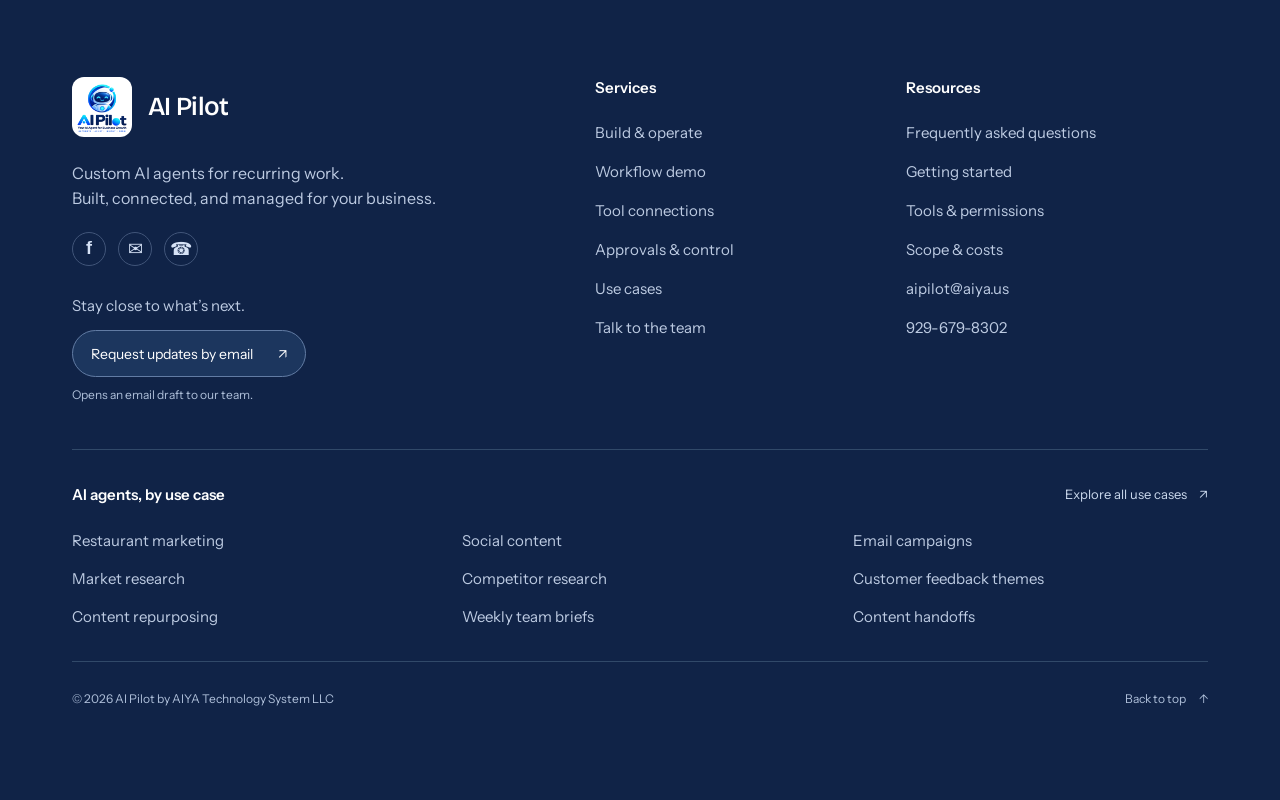
==== commit 7cebfb10: "Add full site directory footer and nine workflow use cases" ====
--- a/index.html
+++ b/index.html
@@ -16,6 +16,7 @@
   <link rel="stylesheet" href="motion.css?v=22">
   <link rel="stylesheet" href="contact-orbit.css?v=23">
   <noscript><style>.scenario-tabs,.stage-buttons,.tour-button,.tour-caption,.menu-button{display:none!important}.nav-links{display:flex!important;position:static!important;flex-direction:row!important;flex-wrap:wrap}.nav{height:auto;flex-wrap:wrap}.hero{padding-top:36px}.tool-cloud button{pointer-events:none}</style></noscript>
+  <link rel="stylesheet" href="site-footer.css?v=25">
 </head>
 <body>
   <a class="skip-link" href="#top">Skip to main content</a>
@@ -23,7 +24,7 @@
     <a class="brand" href="#top" aria-label="AI Pilot home"><img src="assets/ai-pilot-logo-v2.webp" width="440" height="440" alt="AI Pilot"></a>
     <button class="menu-button" aria-label="Open navigation" aria-expanded="false" aria-controls="main-navigation" type="button" data-menu><span></span><span></span></button>
     <nav id="main-navigation" class="nav-links" data-nav-links aria-label="Main navigation">
-      <a href="#demo">Workflows</a><a href="#delivery">Our service</a><a href="faq.html">FAQs</a>
+      <a href="#demo">Workflows</a><a href="use-cases.html">Use cases</a><a href="#delivery">Our service</a><a href="faq.html">FAQs</a>
       <a href="#contact" class="nav-cta">Let’s talk <span aria-hidden="true">↗</span></a>
     </nav>
   </header>
@@ -105,10 +106,22 @@
 
 <section class="contact-screen fullscreen-section" id="contact" data-screen="Get in touch" aria-label="Contact AI Pilot">
     <div class="final-cta section-shell"><div class="contact-copy"><p class="section-label">Start with one task</p><h2>What would you<br>take off your plate?</h2><p>Tell us what repeats. We’ll explore a better way.</p><a class="button button-primary" href="mailto:aipilot@aiya.us?subject=Discuss%20my%20AI%20Pilot%20workflow">Let’s talk <span aria-hidden="true">↗</span></a><p class="contact-note">Email us at <a href="mailto:aipilot@aiya.us">aipilot@aiya.us</a>.</p></div><div class="contact-art connected-universe" data-motion-scene aria-hidden="true"><div class="contact-orbit orbit-outer"><span class="contact-traveler" style="--start:20deg"><span class="contact-logo"><img src="assets/tool-google.svg" alt="" width="30" height="30"></span></span><span class="contact-traveler" style="--start:140deg"><span class="contact-logo"><img src="assets/tool-instagram.svg" alt="" width="30" height="30"></span></span><span class="contact-traveler" style="--start:260deg"><span class="contact-logo"><img src="assets/tool-reddit.svg" alt="" width="30" height="30"></span></span></div><div class="contact-orbit orbit-inner"><span class="contact-traveler" style="--start:80deg"><span class="contact-logo"><img src="assets/tool-openai.svg" alt="" width="30" height="30"></span></span><span class="contact-traveler" style="--start:200deg"><span class="contact-logo"><img src="assets/tool-firecrawl.svg" alt="" width="30" height="30"></span></span><span class="contact-traveler" style="--start:320deg"><span class="contact-logo"><img src="assets/tool-exa.svg" alt="" width="30" height="30"></span></span></div><div class="contact-brain"><div class="particle-sphere" data-particle-sphere></div><span class="brain-label">AI Pilot<small>Your work, connected.</small></span></div></div></div>
-  <footer class="footer"><div class="footer-inner section-shell"><div class="footer-brand"><img src="assets/ai-pilot-logo-v2.webp" width="440" height="440" alt="AI Pilot"><p>AI agents.<br>Built around your business.</p></div><div class="footer-contact"><a href="mailto:aipilot@aiya.us"><span>Email</span><strong>aipilot@aiya.us</strong></a><a href="tel:+19296798302"><span>Call the team</span><strong>929-679-8302</strong></a><a href="https://www.facebook.com/share/1Kr8Xjx6mK/?mibextid=wwXIfr" target="_blank" rel="noopener noreferrer"><span>Facebook</span><strong>Visit our page ↗</strong></a></div><div class="footer-bottom"><span>&copy; 2026 AI Pilot by AIYA Technology System LLC</span><a href="#top">Back to top ↑</a></div></div></footer>
+
     </section>
+<section class="footer-screen fullscreen-section" id="explore" data-screen="Explore AI Pilot" aria-label="Explore AI Pilot"><footer class="site-footer" role="contentinfo"><div class="section-shell">
+  <div class="site-footer-top">
+    <div class="site-footer-intro"><a class="site-footer-brand" href="index.html" aria-label="AI Pilot home"><img src="assets/ai-pilot-logo-v2.webp" alt="" width="64" height="64"><span>AI Pilot</span></a><p>Custom AI agents for recurring work.<br>Built, connected, and managed for your business.</p>
+      <div class="footer-socials"><a href="https://www.facebook.com/share/1Kr8Xjx6mK/?mibextid=wwXIfr" target="_blank" rel="noopener noreferrer" aria-label="AI Pilot on Facebook">f</a><a href="mailto:aipilot@aiya.us" aria-label="Email AI Pilot">✉</a><a href="tel:+19296798302" aria-label="Call AI Pilot">☎</a></div>
+      <div class="footer-updates"><p>Stay close to what’s next.</p><a class="updates-link" data-updates-link href="mailto:aipilot@aiya.us?subject=AI%20Pilot%20updates%20request&amp;body=Hello%20AI%20Pilot%2C%0A%0AI%27d%20like%20to%20receive%20occasional%20updates%20about%20your%20services%20and%20workflow%20ideas.%0A%0AThank%20you.">Request updates by email <span aria-hidden="true">↗</span></a><small>Opens an email draft to our team.</small></div>
+    </div>
+    <nav class="footer-link-group" aria-label="Services"><h2>Services</h2><a href="index.html#delivery">Build &amp; operate</a><a href="index.html#demo">Workflow demo</a><a href="index.html#workflow">Tool connections</a><a href="index.html#control">Approvals &amp; control</a><a href="use-cases.html">Use cases</a><a href="index.html#contact">Talk to the team</a></nav>
+    <nav class="footer-link-group" aria-label="Resources"><h2>Resources</h2><a href="faq.html">Frequently asked questions</a><a href="faq.html#getting-started">Getting started</a><a href="faq.html#tools-and-control">Tools &amp; permissions</a><a href="faq.html#scope-and-support">Scope &amp; costs</a><a href="mailto:aipilot@aiya.us">aipilot@aiya.us</a><a href="tel:+19296798302">929-679-8302</a></nav>
+  </div>
+  <div class="footer-cases"><div class="footer-cases-heading"><h2>AI agents, by use case</h2><a href="use-cases.html">Explore all use cases <span aria-hidden="true">↗</span></a></div><nav class="footer-case-links" aria-label="Workflow ideas"><a href="use-cases.html#restaurant-marketing">Restaurant marketing</a><a href="use-cases.html#social-content">Social content</a><a href="use-cases.html#email-campaigns">Email campaigns</a><a href="use-cases.html#market-research">Market research</a><a href="use-cases.html#competitor-monitoring">Competitor research</a><a href="use-cases.html#customer-themes">Customer feedback themes</a><a href="use-cases.html#content-repurposing">Content repurposing</a><a href="use-cases.html#weekly-briefs">Weekly team briefs</a><a href="use-cases.html#content-handoffs">Content handoffs</a></nav></div>
+  <div class="site-footer-bottom"><span>© 2026 AI Pilot by AIYA Technology System LLC</span><a href="#top">Back to top <span aria-hidden="true">↑</span></a></div>
+</div></footer></section>
   </main>
-<nav class="screen-nav" aria-label="Page sections"><a href="#home" aria-label="Introduction"><span>Introduction</span><i aria-hidden="true"></i></a><a href="#demo" aria-label="Workflow"><span>Workflow</span><i aria-hidden="true"></i></a><a href="#delivery" aria-label="Our service"><span>Our service</span><i aria-hidden="true"></i></a><a href="#control" aria-label="Your control"><span>Your control</span><i aria-hidden="true"></i></a><a href="#workflow" aria-label="Your tools"><span>Your tools</span><i aria-hidden="true"></i></a><a href="#faq" aria-label="Questions"><span>Questions</span><i aria-hidden="true"></i></a><a href="#contact" aria-label="Get in touch"><span>Get in touch</span><i aria-hidden="true"></i></a></nav>
+<nav class="screen-nav" aria-label="Page sections"><a href="#home" aria-label="Introduction"><span>Introduction</span><i aria-hidden="true"></i></a><a href="#demo" aria-label="Workflow"><span>Workflow</span><i aria-hidden="true"></i></a><a href="#delivery" aria-label="Our service"><span>Our service</span><i aria-hidden="true"></i></a><a href="#control" aria-label="Your control"><span>Your control</span><i aria-hidden="true"></i></a><a href="#workflow" aria-label="Your tools"><span>Your tools</span><i aria-hidden="true"></i></a><a href="#faq" aria-label="Questions"><span>Questions</span><i aria-hidden="true"></i></a><a href="#contact" aria-label="Get in touch"><span>Get in touch</span><i aria-hidden="true"></i></a><a href="#explore" aria-label="Explore AI Pilot"><span>Explore AI Pilot</span><i aria-hidden="true"></i></a></nav>
   <button class="motion-toggle" type="button" data-motion-toggle aria-pressed="false" hidden>Pause motion</button>
   <script src="navigation.js?v=24"></script>
   <script src="script.js?v=24"></script>
--- a/site-footer.css
+++ b/site-footer.css
@@ -0,0 +1,33 @@
+/* A complete directory, with real destinations and a clear email request. */
+.site-footer{background:#102347;color:#e6edf9;padding:60px 0 25px;font-family:var(--font-body)}
+.site-footer-top{display:grid;grid-template-columns:1.5fr .8fr 1fr;gap:70px}
+.site-footer-brand{display:inline-flex;align-items:center;gap:16px;font:550 26px var(--font-display);letter-spacing:-.025em;color:#fff}
+.site-footer-brand img{width:60px;height:60px;background:#fff;border-radius:12px;object-fit:contain}
+.site-footer-intro>p{font-size:16px;line-height:1.6;color:#bdcbe2;max-width:380px;margin:20px 0}
+.footer-socials{display:flex;gap:12px;margin-bottom:28px}
+.footer-socials a{width:34px;height:34px;border:1px solid #415579;border-radius:50%;display:grid;place-items:center;font-size:18px;color:#d6e2f6}
+.footer-socials a:first-child{font-weight:700;font-family:Arial,sans-serif}
+.footer-updates>p{font-size:15px;color:#bdcbe2;margin:0 0 12px}
+.updates-link{display:inline-flex;align-items:center;gap:25px;border:1px solid #627ca4;border-radius:30px;padding:12px 18px;min-height:47px;font-size:14px;background:#1c365e;color:white}
+.footer-updates small{display:block;margin-top:9px;color:#aebfd9;font-size:12px;line-height:1.5}
+.footer-link-group{display:flex;flex-direction:column;align-items:flex-start;gap:5px}
+.site-footer h2{font:600 15px/1.4 var(--font-body);letter-spacing:0;color:#fff;margin:0 0 14px}
+.footer-link-group>a{font-size:15px;line-height:1.5;min-height:34px;display:flex;align-items:center;color:#bdcbe2}
+.footer-cases{margin-top:45px;border-top:1px solid #314969;padding-top:27px}
+.footer-cases-heading{display:flex;justify-content:space-between;align-items:center;gap:20px;margin-bottom:13px}
+.footer-cases-heading h2{margin:0}
+.footer-cases-heading>a{display:flex;align-items:center;gap:12px;font-size:13px;min-height:34px;color:#cbd9ed}
+.footer-case-links{display:grid;grid-template-columns:repeat(3,minmax(0,1fr));gap:4px 35px}
+.footer-case-links>a{font-size:15px;line-height:1.5;color:#bdcbe2;min-height:34px;display:flex;align-items:center}
+.site-footer-bottom{display:flex;justify-content:space-between;align-items:center;gap:25px;margin-top:27px;padding-top:19px;border-top:1px solid #314969;font-size:12px;color:#aebfd9}
+.site-footer-bottom>a{min-height:34px;display:flex;align-items:center;gap:13px}
+.site-footer a:hover{color:#fff;text-decoration:underline;text-underline-offset:4px}
+.site-footer a:focus-visible{outline-color:#a8c9ff}
+.footer-screen{background:#102347}
+.footer-screen .site-footer{padding:0;width:100%}
+.footer-screen .site-footer>.section-shell{width:min(1280px,calc(100% - 144px))}
+.footer-screen.fullscreen-section{display:flex;align-items:center}
+@media(min-width:1024px) and (min-height:650px) and (pointer:fine){.contact-screen .final-cta{padding-bottom:15px}.contact-screen .contact-art.connected-universe{max-width:460px}.footer-screen.fullscreen-section{padding-top:120px;padding-bottom:28px}}
+@media(min-width:1024px) and (min-height:650px) and (max-height:800px) and (pointer:fine){.footer-screen .site-footer-top{gap:50px}.footer-screen .site-footer-brand img{width:48px;height:48px}.footer-screen .site-footer-intro>p{margin-block:14px}.footer-screen .footer-socials{margin-bottom:18px}.footer-screen .footer-cases{margin-top:27px;padding-top:20px}.footer-screen .site-footer-bottom{margin-top:19px;padding-top:13px}.footer-screen .footer-link-group>a{min-height:32px}.contact-screen .contact-art.connected-universe{max-width:420px}}
+@media(max-width:1023px){.site-footer{padding-top:45px}.site-footer-top{gap:35px;grid-template-columns:1.25fr .85fr 1fr}.footer-screen.fullscreen-section{padding:45px 0 25px}.footer-screen .site-footer>.section-shell{width:calc(100% - 64px)}.site-footer-intro>p{font-size:15px}.footer-link-group>a,.footer-case-links>a{font-size:14px}}
+@media(max-width:700px){.site-footer-top{grid-template-columns:1fr 1fr;gap:32px 24px}.site-footer-intro{grid-column:1/-1}.site-footer-brand{font-size:25px}.footer-link-group>a{font-size:14px;min-height:38px;overflow-wrap:anywhere}.site-footer h2{font-size:15px}.footer-cases{margin-top:32px;padding-top:24px}.footer-case-links{grid-template-columns:1fr 1fr;gap:5px 22px}.footer-case-links>a{font-size:14px;min-height:42px}.footer-cases-heading{align-items:flex-start;flex-direction:column;gap:3px}.site-footer-bottom{align-items:flex-start;font-size:11px;gap:16px}.site-footer-bottom>span{max-width:220px;line-height:1.6}.site-footer-bottom>a{white-space:nowrap}.footer-screen .site-footer>.section-shell{width:calc(100% - 40px)}}
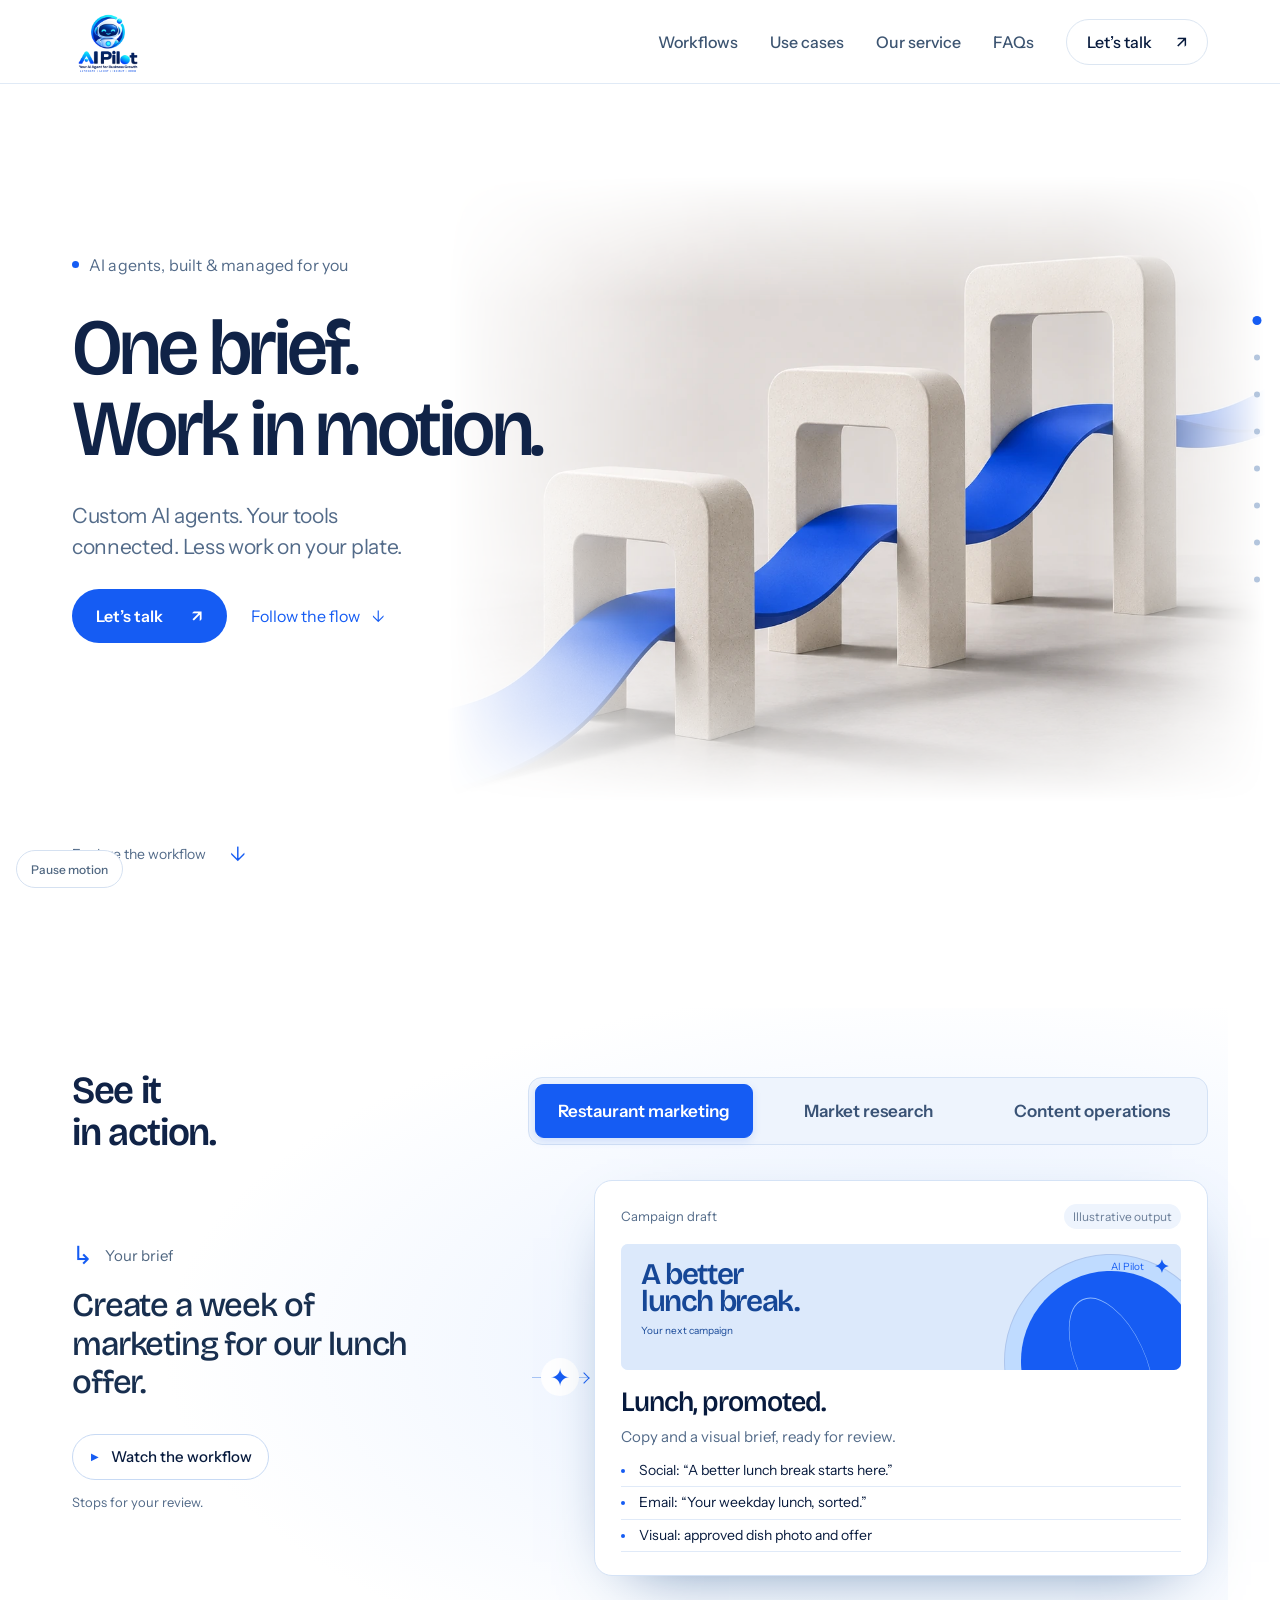
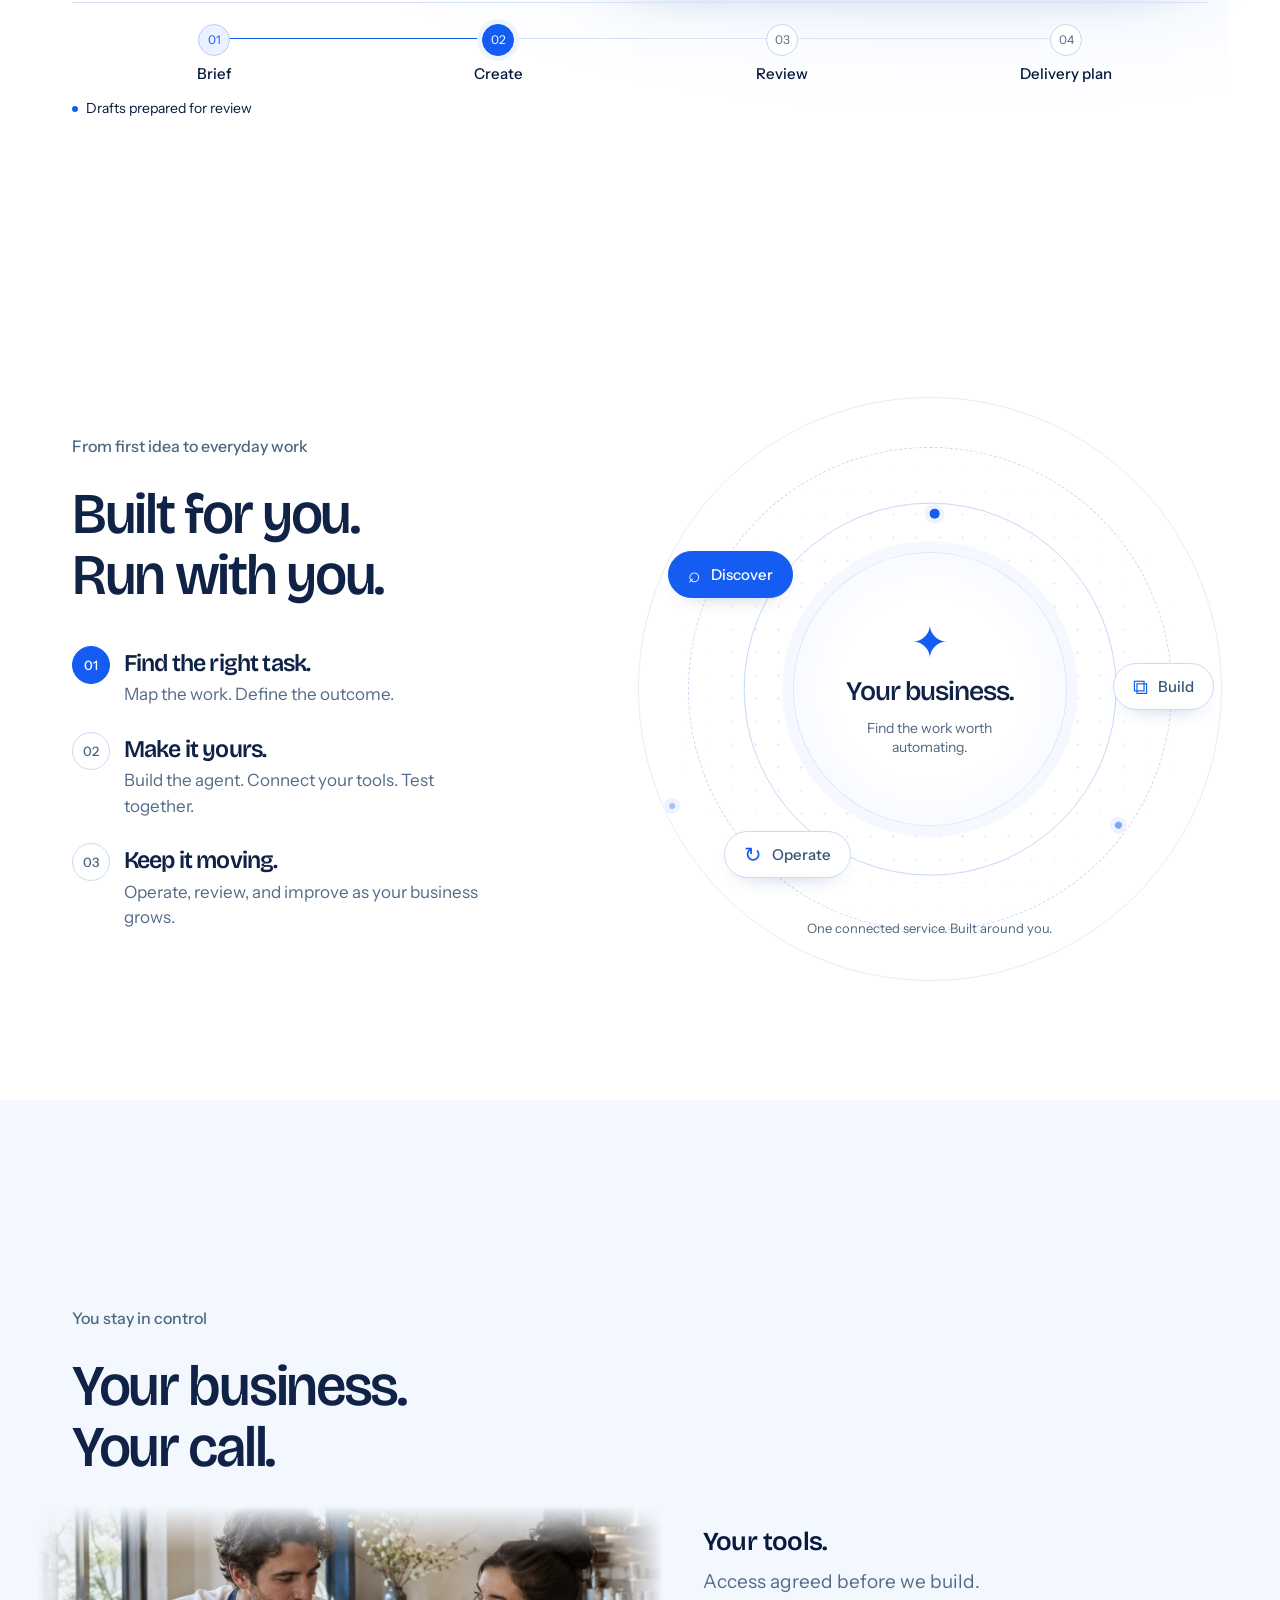
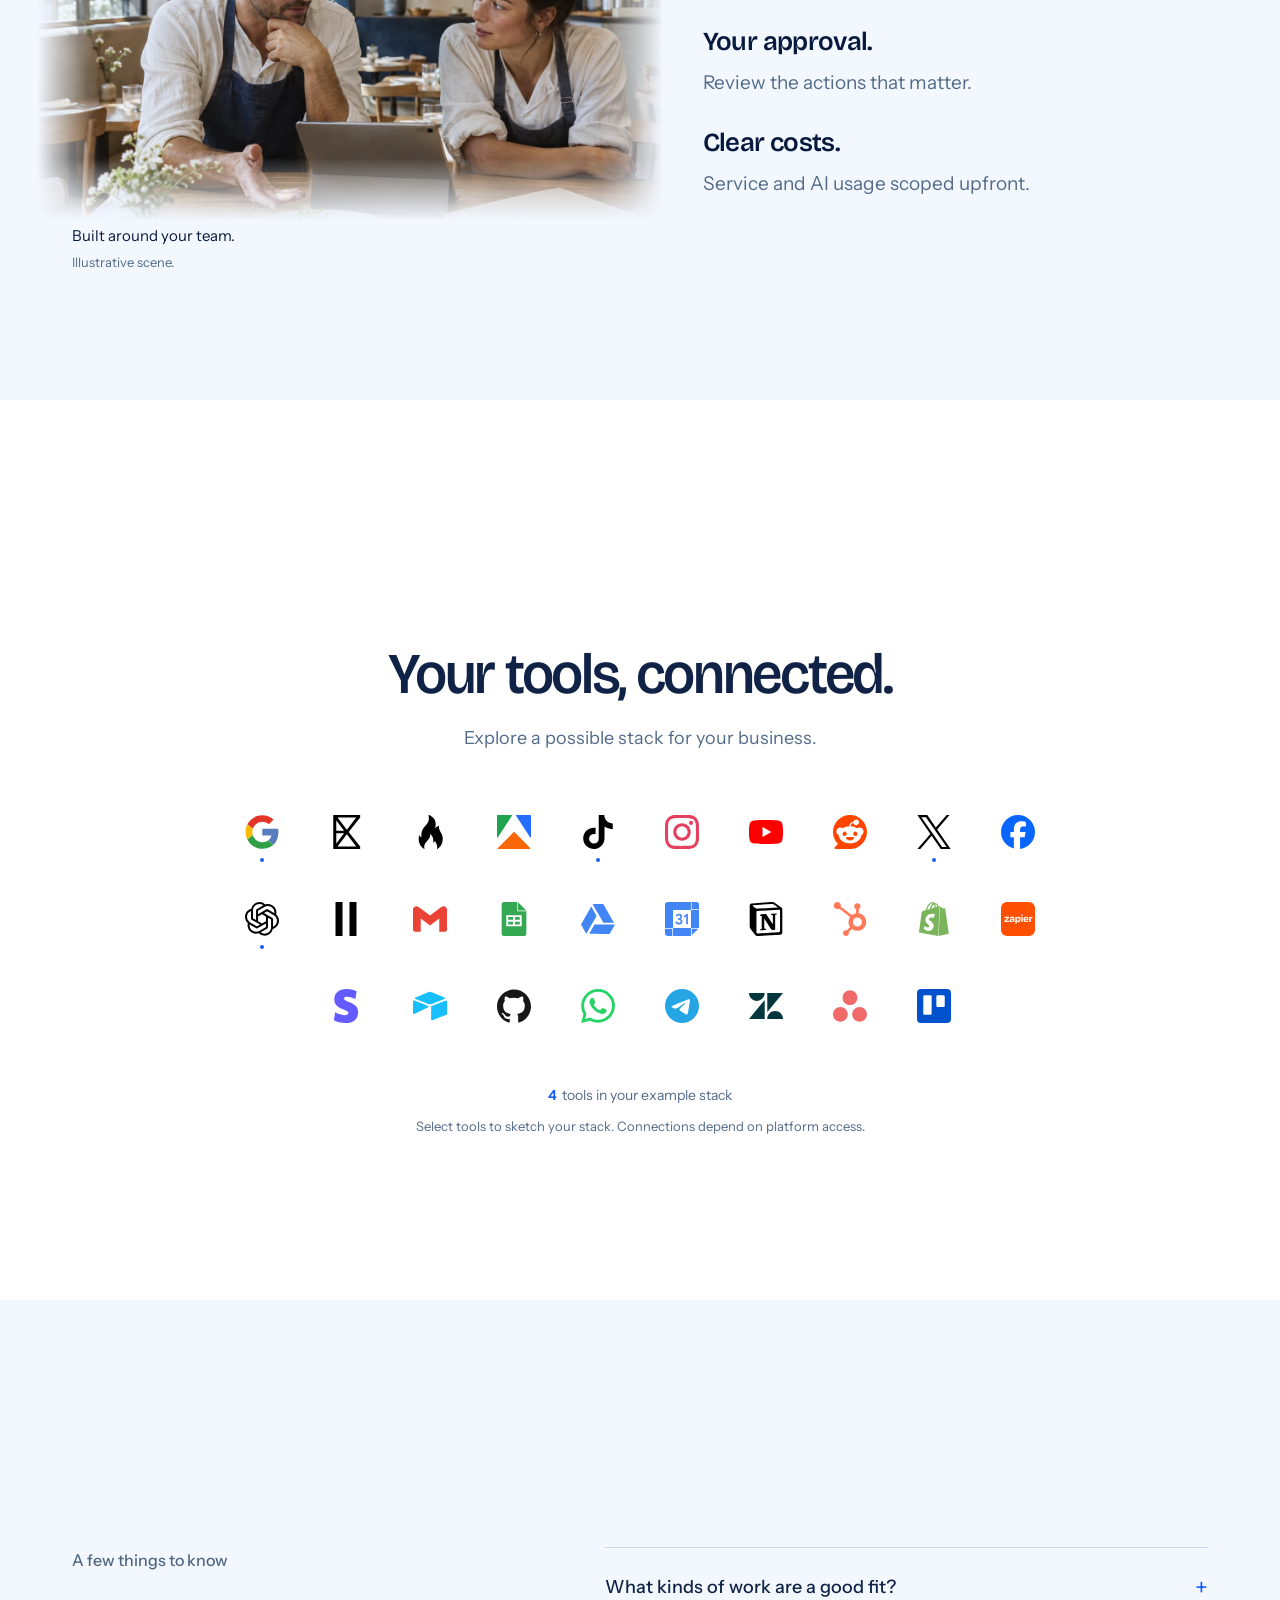
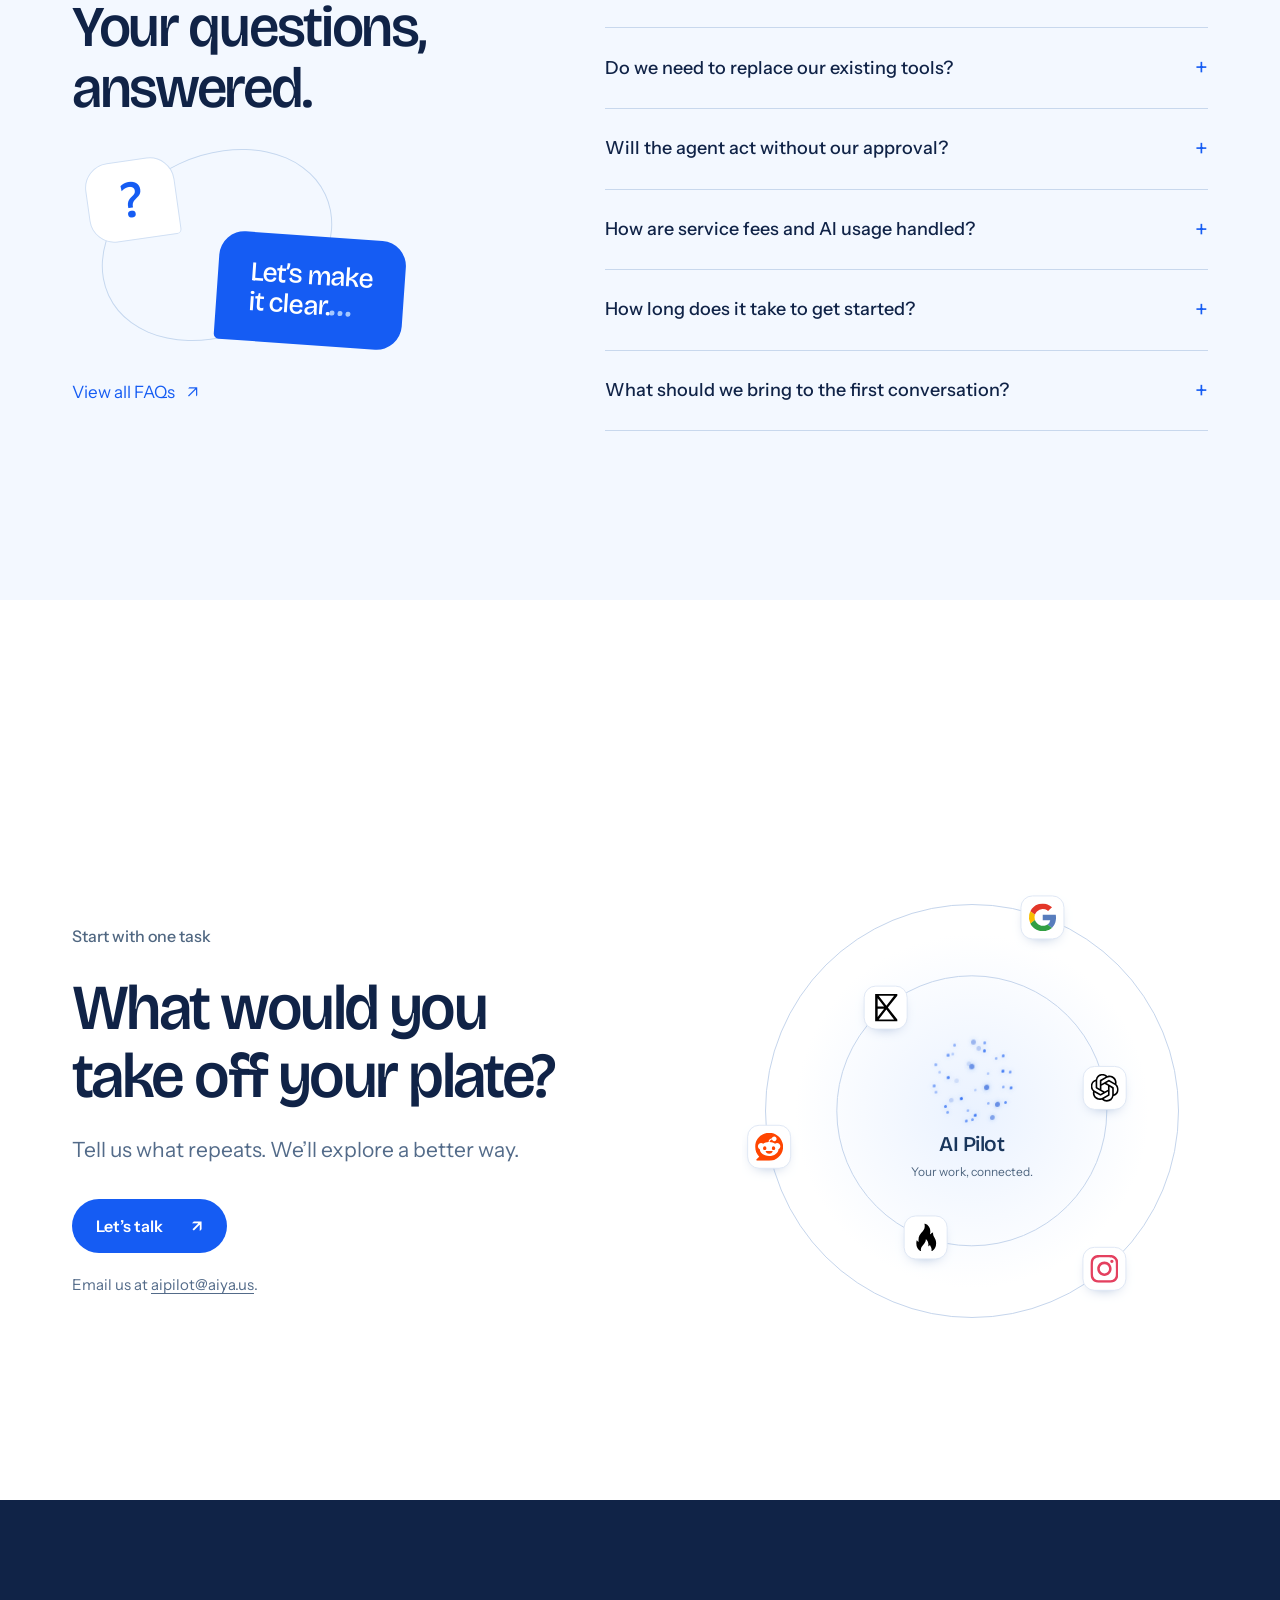
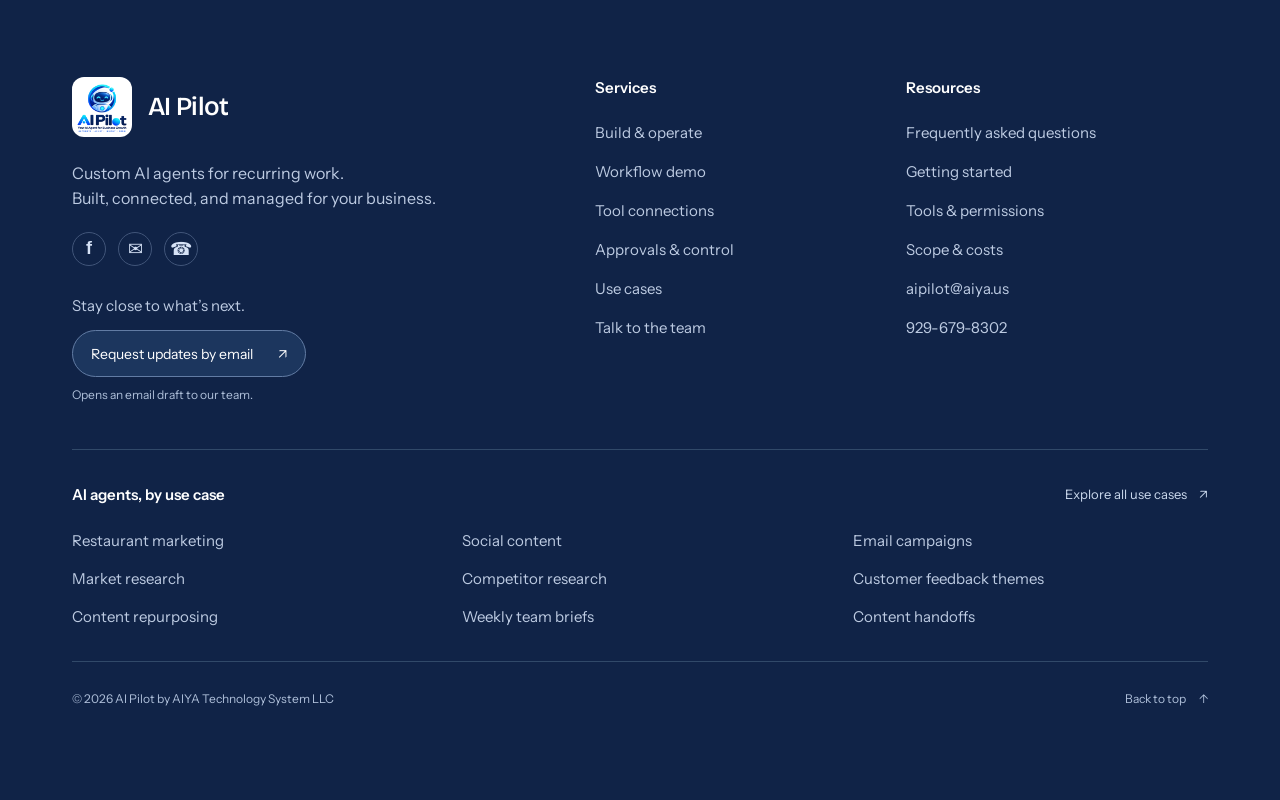
==== commit ef6eeef5: "Create airy app logo array with subtle hover scaling" ====
--- a/index.html
+++ b/index.html
@@ -14,9 +14,10 @@
   <link rel="stylesheet" href="typography.css?v=17">
   <link rel="stylesheet" href="sections.css?v=20">
   <link rel="stylesheet" href="motion.css?v=22">
-  <link rel="stylesheet" href="contact-orbit.css?v=23">
+  <link rel="stylesheet" href="contact-orbit.css?v=27">
   <noscript><style>.scenario-tabs,.stage-buttons,.tour-button,.tour-caption,.menu-button{display:none!important}.nav-links{display:flex!important;position:static!important;flex-direction:row!important;flex-wrap:wrap}.nav{height:auto;flex-wrap:wrap}.hero{padding-top:36px}.tool-cloud button{pointer-events:none}</style></noscript>
   <link rel="stylesheet" href="site-footer.css?v=25">
+  <link rel="stylesheet" href="app-array.css?v=26">
 </head>
 <body>
   <a class="skip-link" href="#top">Skip to main content</a>
@@ -77,23 +78,7 @@
 
     <section class="control-screen fullscreen-section" id="control" data-screen="Your control" aria-labelledby="control-heading"><div class="section-shell"><div class="control-note"><div class="control-heading"><p class="section-label">You stay in control</p><h2 id="control-heading">Your business.<br>Your call.</h2></div><figure class="context-image"><img src="assets/restaurant-editorial.webp" loading="lazy" decoding="async" width="1500" height="1000" alt="Illustrative scene of restaurant operators reviewing their work together"><figcaption>Built around your team.<small>Illustrative scene.</small></figcaption></figure><div class="control-points"><p><strong>Your tools.</strong> Access agreed before we build.</p><p><strong>Your approval.</strong> Review the actions that matter.</p><p><strong>Clear costs.</strong> Service and AI usage scoped upfront.</p></div></div></div></section>
 
-    <section class="tools section-shell fullscreen-section" data-screen="Your tools" id="workflow" aria-labelledby="tools-heading"><div class="tools-copy"><p class="section-label">Keep the tools you love</p><h2 id="tools-heading">Better together.</h2><p>Explore a possible stack. We’ll assess the right connections.</p><div class="selected-count" role="status" aria-live="polite" aria-atomic="true"><strong data-count>4</strong><span>tools selected<br>for this example</span></div></div>
-      <div class="tool-cloud reveal connection-field" data-tools role="group" aria-label="Example tool stack" aria-describedby="tool-help">
-        <button class="tool selected" type="button" aria-pressed="true"><img class="tool-logo" src="assets/tool-google.svg" alt="" width="34" height="34">Google Search</button>
-        <button class="tool" type="button" aria-pressed="false"><img class="tool-logo" src="assets/tool-exa.svg" alt="" width="34" height="34">Exa</button>
-        <button class="tool" type="button" aria-pressed="false"><img class="tool-logo" src="assets/tool-firecrawl.svg" alt="" width="34" height="34">Firecrawl</button>
-        <button class="tool" type="button" aria-pressed="false"><img class="tool-logo" src="assets/tool-apify.svg" alt="" width="34" height="34">Apify</button>
-        <button class="tool selected" type="button" aria-pressed="true"><img class="tool-logo" src="assets/tool-tiktok.svg" alt="" width="34" height="34">TikTok</button>
-        <button class="tool" type="button" aria-pressed="false"><img class="tool-logo" src="assets/tool-instagram.svg" alt="" width="34" height="34">Instagram</button>
-        <button class="tool" type="button" aria-pressed="false"><img class="tool-logo" src="assets/tool-youtube.svg" alt="" width="34" height="34">YouTube</button>
-        <button class="tool" type="button" aria-pressed="false"><img class="tool-logo" src="assets/tool-reddit.svg" alt="" width="34" height="34">Reddit</button>
-        <button class="tool selected" type="button" aria-pressed="true"><img class="tool-logo" src="assets/tool-x.svg" alt="" width="34" height="34">X</button>
-        <button class="tool" type="button" aria-pressed="false"><img class="tool-logo" src="assets/tool-facebook.svg" alt="" width="34" height="34">Facebook</button>
-        <button class="tool selected" type="button" aria-pressed="true"><img class="tool-logo" src="assets/tool-openai.svg" alt="" width="34" height="34">OpenAI Images</button>
-        <button class="tool" type="button" aria-pressed="false"><img class="tool-logo" src="assets/tool-elevenlabs.svg" alt="" width="34" height="34">ElevenLabs</button>
-        <p id="tool-help">Example stack only. Integrations depend on platform access.</p>
-      </div>
-    </section>
+    <section class="tools app-array section-shell fullscreen-section" data-screen="Your tools" id="workflow" aria-labelledby="tools-heading"><div class="tools-copy"><h2 id="tools-heading">Your tools, connected.</h2><p>Explore a possible stack for your business.</p></div><div class="tool-cloud" data-tools role="group" aria-label="Example tool stack" aria-describedby="tool-help"><button class="tool selected" type="button" aria-label="Google Search" aria-pressed="true"><img class="tool-logo" src="assets/tool-google.svg" alt="" width="34" height="34"><span class="tool-name">Google Search</span></button><button class="tool" type="button" aria-label="Exa" aria-pressed="false"><img class="tool-logo" src="assets/tool-exa.svg" alt="" width="34" height="34"><span class="tool-name">Exa</span></button><button class="tool" type="button" aria-label="Firecrawl" aria-pressed="false"><img class="tool-logo" src="assets/tool-firecrawl.svg" alt="" width="34" height="34"><span class="tool-name">Firecrawl</span></button><button class="tool" type="button" aria-label="Apify" aria-pressed="false"><img class="tool-logo" src="assets/tool-apify.svg" alt="" width="34" height="34"><span class="tool-name">Apify</span></button><button class="tool selected" type="button" aria-label="TikTok" aria-pressed="true"><img class="tool-logo" src="assets/tool-tiktok.svg" alt="" width="34" height="34"><span class="tool-name">TikTok</span></button><button class="tool" type="button" aria-label="Instagram" aria-pressed="false"><img class="tool-logo" src="assets/tool-instagram.svg" alt="" width="34" height="34"><span class="tool-name">Instagram</span></button><button class="tool" type="button" aria-label="YouTube" aria-pressed="false"><img class="tool-logo" src="assets/tool-youtube.svg" alt="" width="34" height="34"><span class="tool-name">YouTube</span></button><button class="tool" type="button" aria-label="Reddit" aria-pressed="false"><img class="tool-logo" src="assets/tool-reddit.svg" alt="" width="34" height="34"><span class="tool-name">Reddit</span></button><button class="tool selected" type="button" aria-label="X" aria-pressed="true"><img class="tool-logo" src="assets/tool-x.svg" alt="" width="34" height="34"><span class="tool-name">X</span></button><button class="tool" type="button" aria-label="Facebook" aria-pressed="false"><img class="tool-logo" src="assets/tool-facebook.svg" alt="" width="34" height="34"><span class="tool-name">Facebook</span></button><button class="tool selected" type="button" aria-label="OpenAI Images" aria-pressed="true"><img class="tool-logo" src="assets/tool-openai.svg" alt="" width="34" height="34"><span class="tool-name">OpenAI Images</span></button><button class="tool" type="button" aria-label="ElevenLabs" aria-pressed="false"><img class="tool-logo" src="assets/tool-elevenlabs.svg" alt="" width="34" height="34"><span class="tool-name">ElevenLabs</span></button><button class="tool" type="button" aria-pressed="false" aria-label="Gmail"><img class="tool-logo" src="assets/tool-gmail.svg" alt="" width="34" height="34"><span class="tool-name">Gmail</span></button><button class="tool" type="button" aria-pressed="false" aria-label="Google Sheets"><img class="tool-logo" src="assets/tool-googlesheets.svg" alt="" width="34" height="34"><span class="tool-name">Google Sheets</span></button><button class="tool" type="button" aria-pressed="false" aria-label="Google Drive"><img class="tool-logo" src="assets/tool-googledrive.svg" alt="" width="34" height="34"><span class="tool-name">Google Drive</span></button><button class="tool" type="button" aria-pressed="false" aria-label="Google Calendar"><img class="tool-logo" src="assets/tool-googlecalendar.svg" alt="" width="34" height="34"><span class="tool-name">Google Calendar</span></button><button class="tool" type="button" aria-pressed="false" aria-label="Notion"><img class="tool-logo" src="assets/tool-notion.svg" alt="" width="34" height="34"><span class="tool-name">Notion</span></button><button class="tool" type="button" aria-pressed="false" aria-label="HubSpot"><img class="tool-logo" src="assets/tool-hubspot.svg" alt="" width="34" height="34"><span class="tool-name">HubSpot</span></button><button class="tool" type="button" aria-pressed="false" aria-label="Shopify"><img class="tool-logo" src="assets/tool-shopify.svg" alt="" width="34" height="34"><span class="tool-name">Shopify</span></button><button class="tool" type="button" aria-pressed="false" aria-label="Zapier"><img class="tool-logo" src="assets/tool-zapier.svg" alt="" width="34" height="34"><span class="tool-name">Zapier</span></button><button class="tool" type="button" aria-pressed="false" aria-label="Stripe"><img class="tool-logo" src="assets/tool-stripe.svg" alt="" width="34" height="34"><span class="tool-name">Stripe</span></button><button class="tool" type="button" aria-pressed="false" aria-label="Airtable"><img class="tool-logo" src="assets/tool-airtable.svg" alt="" width="34" height="34"><span class="tool-name">Airtable</span></button><button class="tool" type="button" aria-pressed="false" aria-label="GitHub"><img class="tool-logo" src="assets/tool-github.svg" alt="" width="34" height="34"><span class="tool-name">GitHub</span></button><button class="tool" type="button" aria-pressed="false" aria-label="WhatsApp"><img class="tool-logo" src="assets/tool-whatsapp.svg" alt="" width="34" height="34"><span class="tool-name">WhatsApp</span></button><button class="tool" type="button" aria-pressed="false" aria-label="Telegram"><img class="tool-logo" src="assets/tool-telegram.svg" alt="" width="34" height="34"><span class="tool-name">Telegram</span></button><button class="tool" type="button" aria-pressed="false" aria-label="Zendesk"><img class="tool-logo" src="assets/tool-zendesk.svg" alt="" width="34" height="34"><span class="tool-name">Zendesk</span></button><button class="tool" type="button" aria-pressed="false" aria-label="Asana"><img class="tool-logo" src="assets/tool-asana.svg" alt="" width="34" height="34"><span class="tool-name">Asana</span></button><button class="tool" type="button" aria-pressed="false" aria-label="Trello"><img class="tool-logo" src="assets/tool-trello.svg" alt="" width="34" height="34"><span class="tool-name">Trello</span></button></div><div class="selected-count" role="status" aria-live="polite" aria-atomic="true"><strong data-count>4</strong><span>tools in your example stack</span></div><p id="tool-help">Select tools to sketch your stack. Connections depend on platform access.</p></section>
 
 <section class="faq-section fullscreen-section" data-screen="Questions" id="faq" aria-labelledby="faq-heading"><div class="faq-layout section-shell"><div><p class="section-label">A few things to know</p><h2 id="faq-heading">Your questions,<br>answered.</h2><div class="conversation-art" aria-hidden="true"><div class="conversation-orbit"></div><span class="question-bubble">?</span><span class="answer-bubble">Let’s make<br>it clear.<i></i><i></i><i></i></span></div><p><a class="text-link" href="faq.html">View all FAQs <span aria-hidden="true">↗</span></a></p></div><div class="faq-list">
       <details><summary>What kinds of work are a good fit?</summary><p>Recurring tasks with clear inputs and reviewable outputs: marketing, research, and content are good starting points. We assess fit together.</p></details>
--- a/contact-orbit.css
+++ b/contact-orbit.css
@@ -20,7 +20,7 @@
 @keyframes tool-counter-orbit{from{transform:rotate(calc(-1 * var(--start)))}to{transform:rotate(calc(-1 * var(--start) - 360deg))}}
 @keyframes brain-turn{from{transform:rotateX(-16deg) rotateY(20deg)}to{transform:rotateX(-16deg) rotateY(380deg)}}
 .motion-paused .connected-universe .contact-traveler,.motion-paused .connected-universe .contact-logo,.motion-paused .connected-universe .particle-sphere{animation-play-state:paused!important}
-@media(hover:hover) and (pointer:fine){.connected-universe:hover .contact-traveler,.connected-universe:hover .contact-logo{animation-play-state:paused}.contact-logo:hover img{transform:scale(1.15)}}
+@media(hover:hover) and (pointer:fine){.connected-universe:hover .contact-traveler,.connected-universe:hover .contact-logo{animation-play-state:paused}.contact-logo:hover img{transform:scale(1.08)}}
 @media(min-width:1024px) and (min-height:650px) and (max-height:800px) and (pointer:fine){.contact-screen .contact-art.connected-universe{max-width:350px}}
 @media(max-width:600px){.contact-screen .contact-art.connected-universe{width:min(100%,330px);max-width:330px;margin:18px auto 0}.contact-logo{width:36px;height:36px;margin:-18px;border-radius:10px}.contact-logo img{width:24px;height:24px}.contact-brain{width:115px;height:120px}.particle-sphere{--radius:30px;width:70px;height:70px}.brain-label{font-size:19px;margin-top:8px}.brain-label small{font-size:11px;margin-top:5px}}
 @media(prefers-reduced-motion:reduce){.motion-ready .connected-universe.is-inview .contact-traveler,.motion-ready .connected-universe.is-inview .contact-logo,.motion-ready .connected-universe.is-inview .particle-sphere{animation:none}.contact-logo img{transition:none}}
--- a/app-array.css
+++ b/app-array.css
@@ -0,0 +1,26 @@
+/* Airy brand constellation with restrained, logo-only hover feedback. */
+.tools.app-array{display:flex;flex-direction:column;align-items:center;justify-content:center;gap:0;text-align:center;padding-block:90px}
+.app-array .tools-copy{width:100%;margin-bottom:38px}
+.app-array .tools-copy .section-label{font-size:16px;margin-bottom:20px}
+.tools.app-array h2{font-size:clamp(42px,4.5vw,64px);line-height:1.07;margin:0 0 20px}
+.app-array .tools-copy>p:not(.section-label){font-size:18px;max-width:none;margin:0;color:#536b89}
+.app-array .tool-cloud{display:flex;flex-wrap:wrap;justify-content:center;align-content:center;gap:25px 22px;width:min(100%,840px);padding:10px 0 20px;margin:0;background:none;border:0;position:relative}
+.app-array .tool-cloud:before{display:none}
+.app-array .tool{flex:0 0 62px;display:flex;align-items:center;justify-content:center;width:62px;height:62px;min-height:62px;padding:12px;border:0!important;border-radius:12px;background:transparent!important;box-shadow:none!important;transform:none!important;position:relative;overflow:visible;gap:0}
+.app-array .tool:after{display:none}
+.app-array .tool .tool-logo{width:34px;height:34px;flex:0 0 34px;object-fit:contain;transform:scale(1);transition:transform 180ms cubic-bezier(.215,.61,.355,1);margin:0}
+.app-array .tool-name{position:absolute;left:50%;bottom:-17px;transform:translateX(-50%);color:#365478;background:#fff;border:1px solid #e0e8f5;border-radius:6px;box-shadow:0 4px 12px -8px #6a84ab;padding:4px 8px;font-size:12px;line-height:1.3;white-space:nowrap;opacity:0;pointer-events:none;z-index:2;transition:opacity 150ms ease}
+.app-array .tool:focus-visible .tool-name{opacity:1}
+.app-array .tool:focus-visible .tool-logo{transform:scale(1.08)}
+.app-array .tool[aria-pressed=true]:before{content:"";display:block;position:absolute;left:calc(50% - 2px);bottom:1px;top:auto;width:4px;height:4px;background:#155cf3;border-radius:50%;transform:none}
+.app-array .selected-count{display:flex;justify-content:center;align-items:baseline;gap:6px;margin:28px 0 10px;color:#536b89;font-size:14px}
+.app-array .selected-count strong{font:600 14px var(--font-body);color:#155cf3}
+.app-array .selected-count span{font-size:14px;line-height:1.5}
+.app-array #tool-help{font-size:13px;color:#536b89;line-height:1.6;margin:0;max-width:580px}
+@media(hover:hover) and (pointer:fine){.app-array .tool:hover .tool-logo{transform:scale(1.08)}.app-array .tool:hover .tool-name{opacity:1}}
+@media(min-width:1024px) and (min-height:650px) and (pointer:fine){.tools.app-array.fullscreen-section{padding-top:126px;padding-bottom:45px}}
+@media(min-width:1024px) and (min-height:650px) and (max-height:800px) and (pointer:fine){.app-array .tools-copy{margin-bottom:28px}.app-array .tool-cloud{gap:18px 22px}.app-array .selected-count{margin-top:20px}}
+@media(max-width:900px){.app-array .tool-cloud{width:min(100%,650px);gap:22px 16px}.app-array .tool{flex-basis:58px;width:58px;height:58px;min-height:58px}.app-array .tools-copy{margin-bottom:30px}}
+@media(max-width:600px){.tools.app-array{padding-block:60px}.app-array .tools-copy .section-label{font-size:14px;margin-bottom:20px}.tools.app-array h2{font-size:42px}.app-array .tools-copy>p:not(.section-label){font-size:17px;max-width:300px;margin-inline:auto}.app-array .tool-cloud{gap:19px 9px;max-width:370px;padding-bottom:15px}.app-array .tool{flex-basis:54px;width:54px;height:54px;min-height:54px;padding:10px}.app-array .tool .tool-logo{width:31px;height:31px;flex-basis:31px}.app-array .selected-count{margin-top:22px}.app-array #tool-help{font-size:12px;max-width:300px}.app-array .tool-name{font-size:11px;bottom:-18px}}
+@media(max-width:360px){.app-array .tool-cloud{gap:19px 8px}.app-array .tool{flex-basis:49px;width:49px;height:49px;min-height:49px}.app-array .tool .tool-logo{width:29px;height:29px;flex-basis:29px}.tools.app-array h2{font-size:38px}}
+@media(prefers-reduced-motion:reduce){.app-array .tool .tool-logo,.app-array .tool-name{transition:none}}
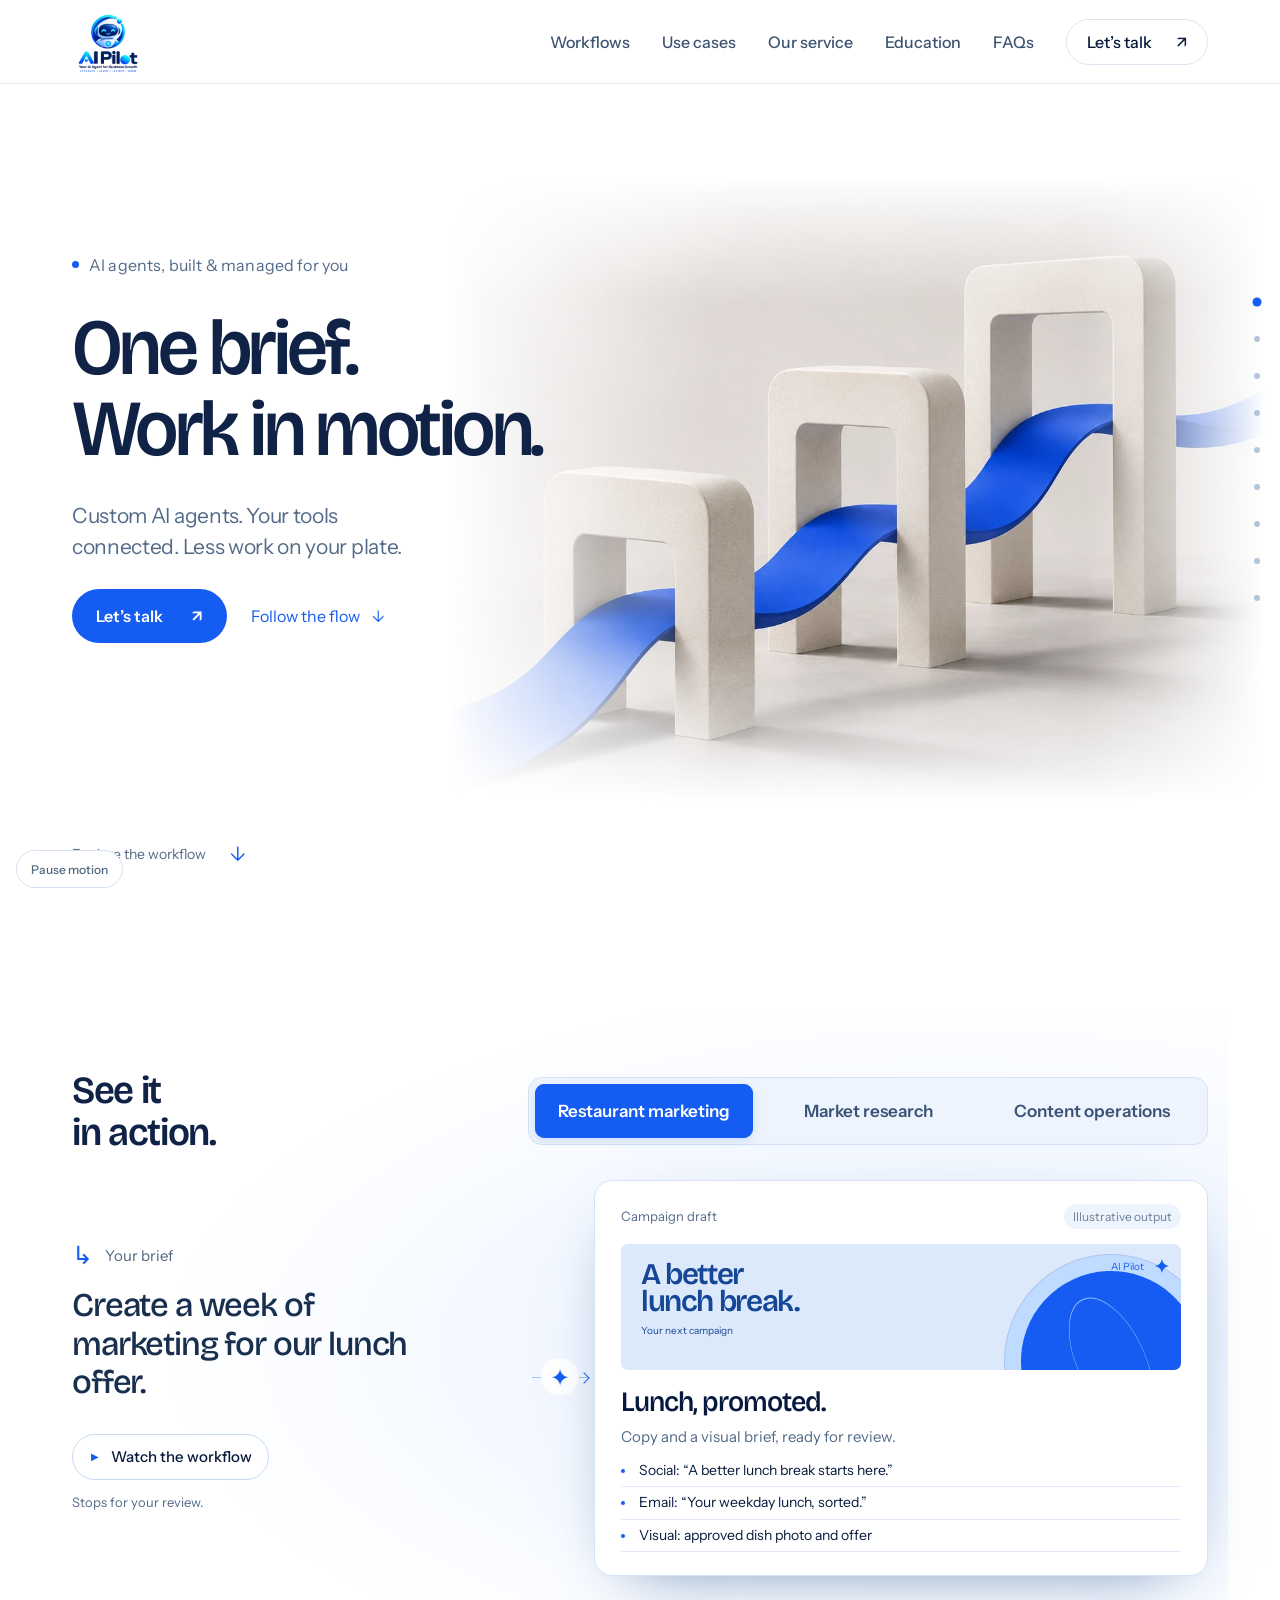
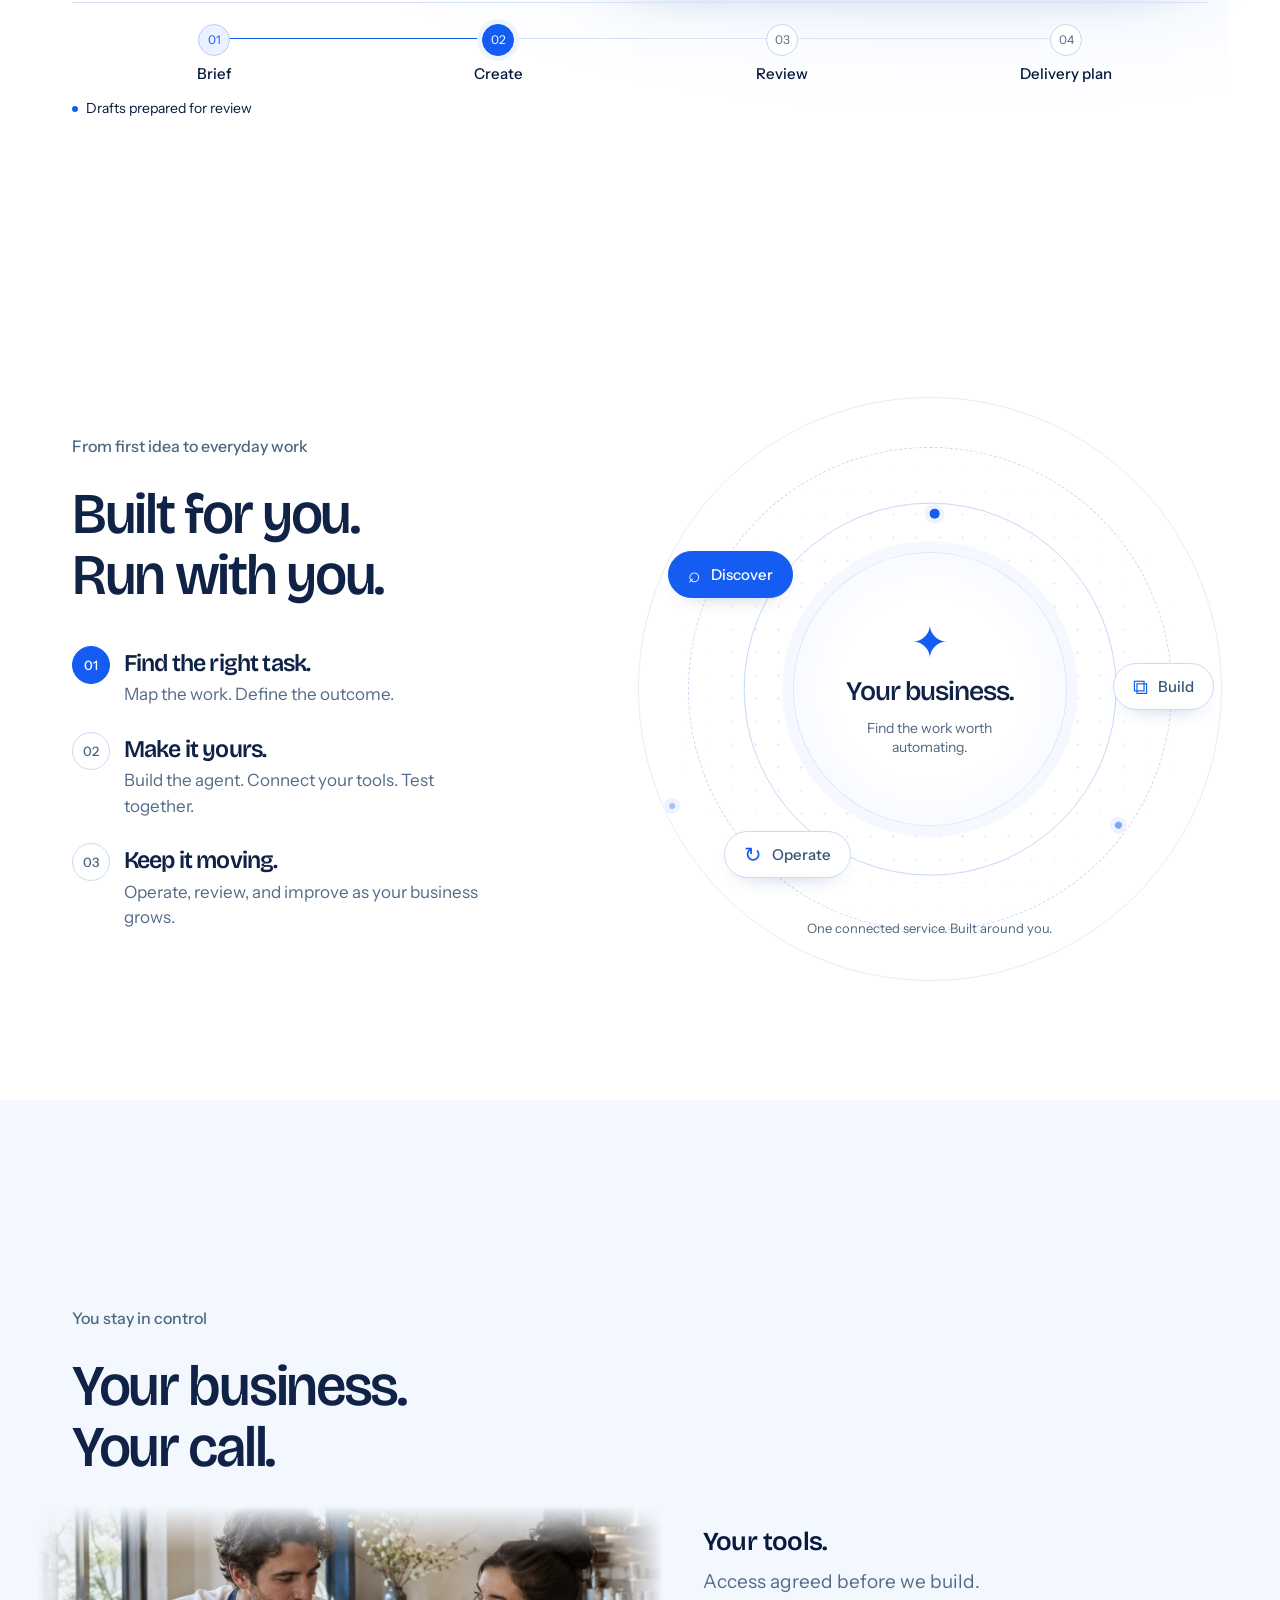
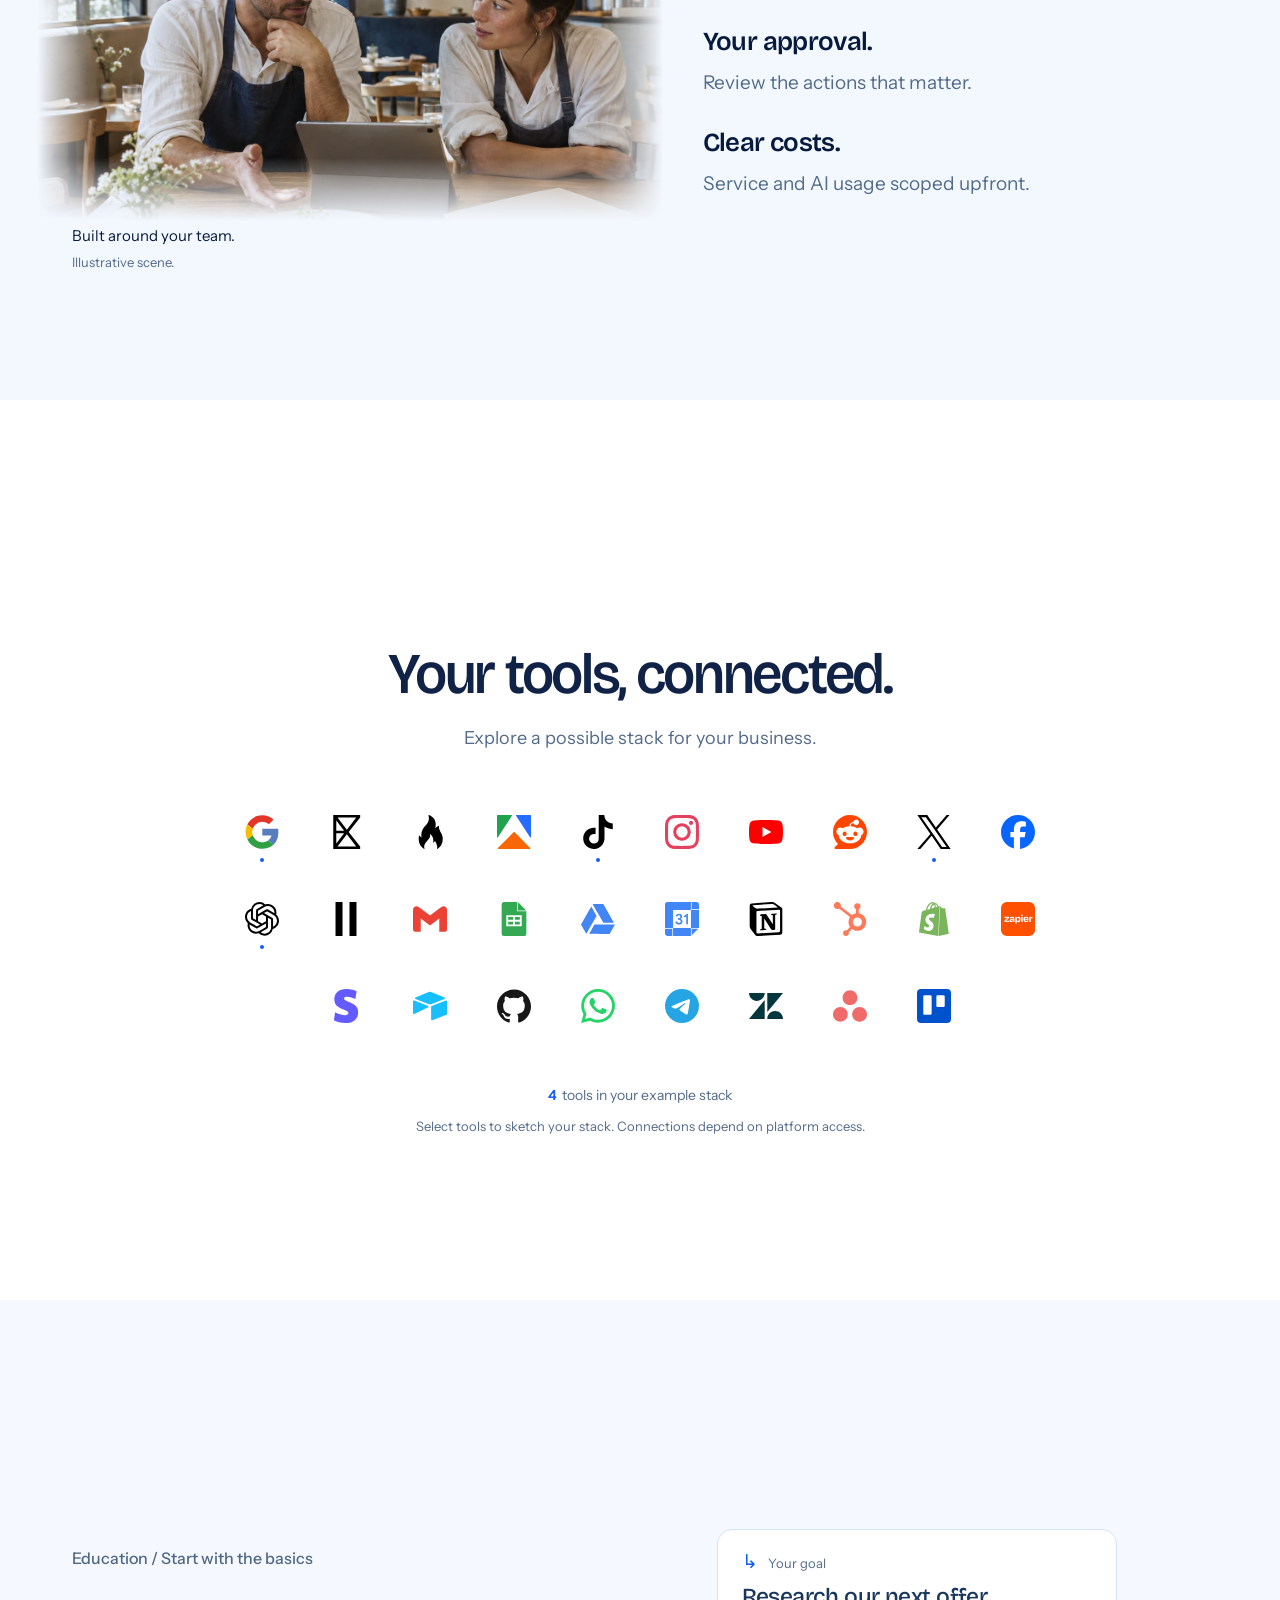
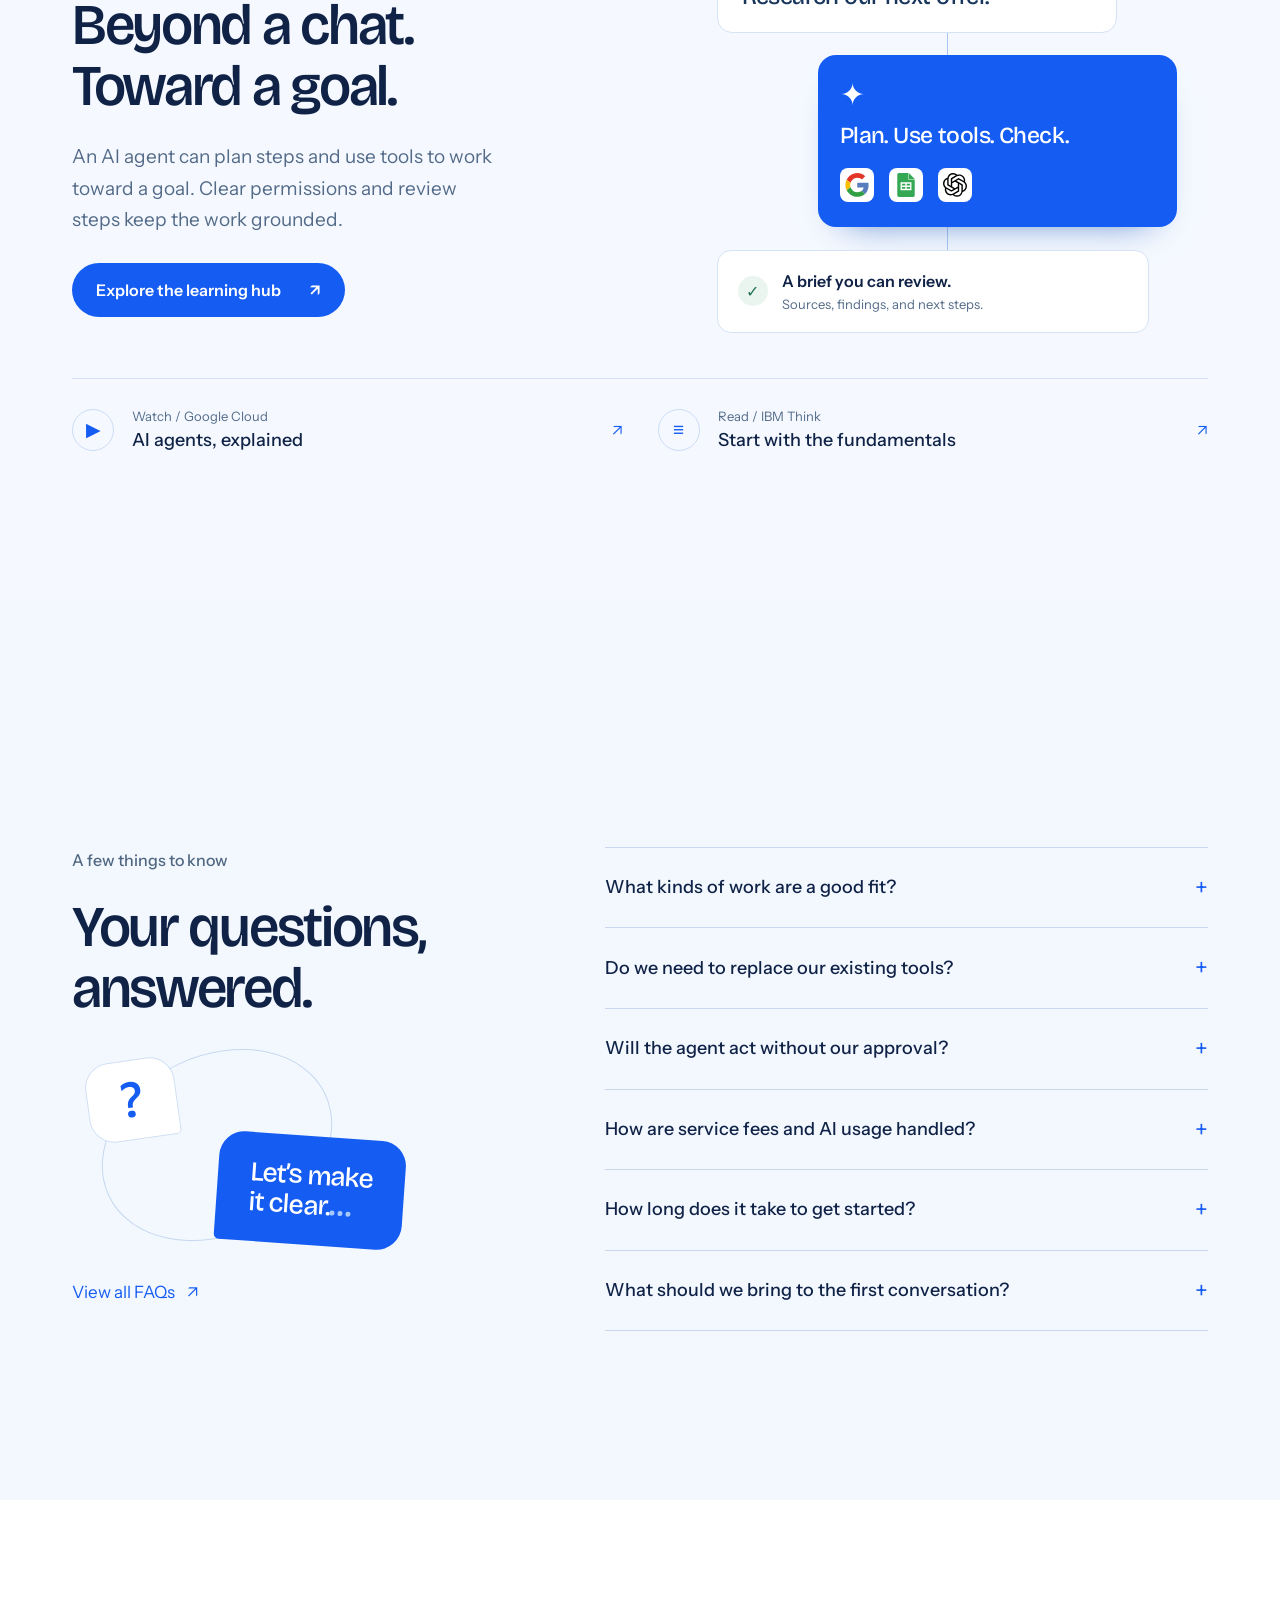
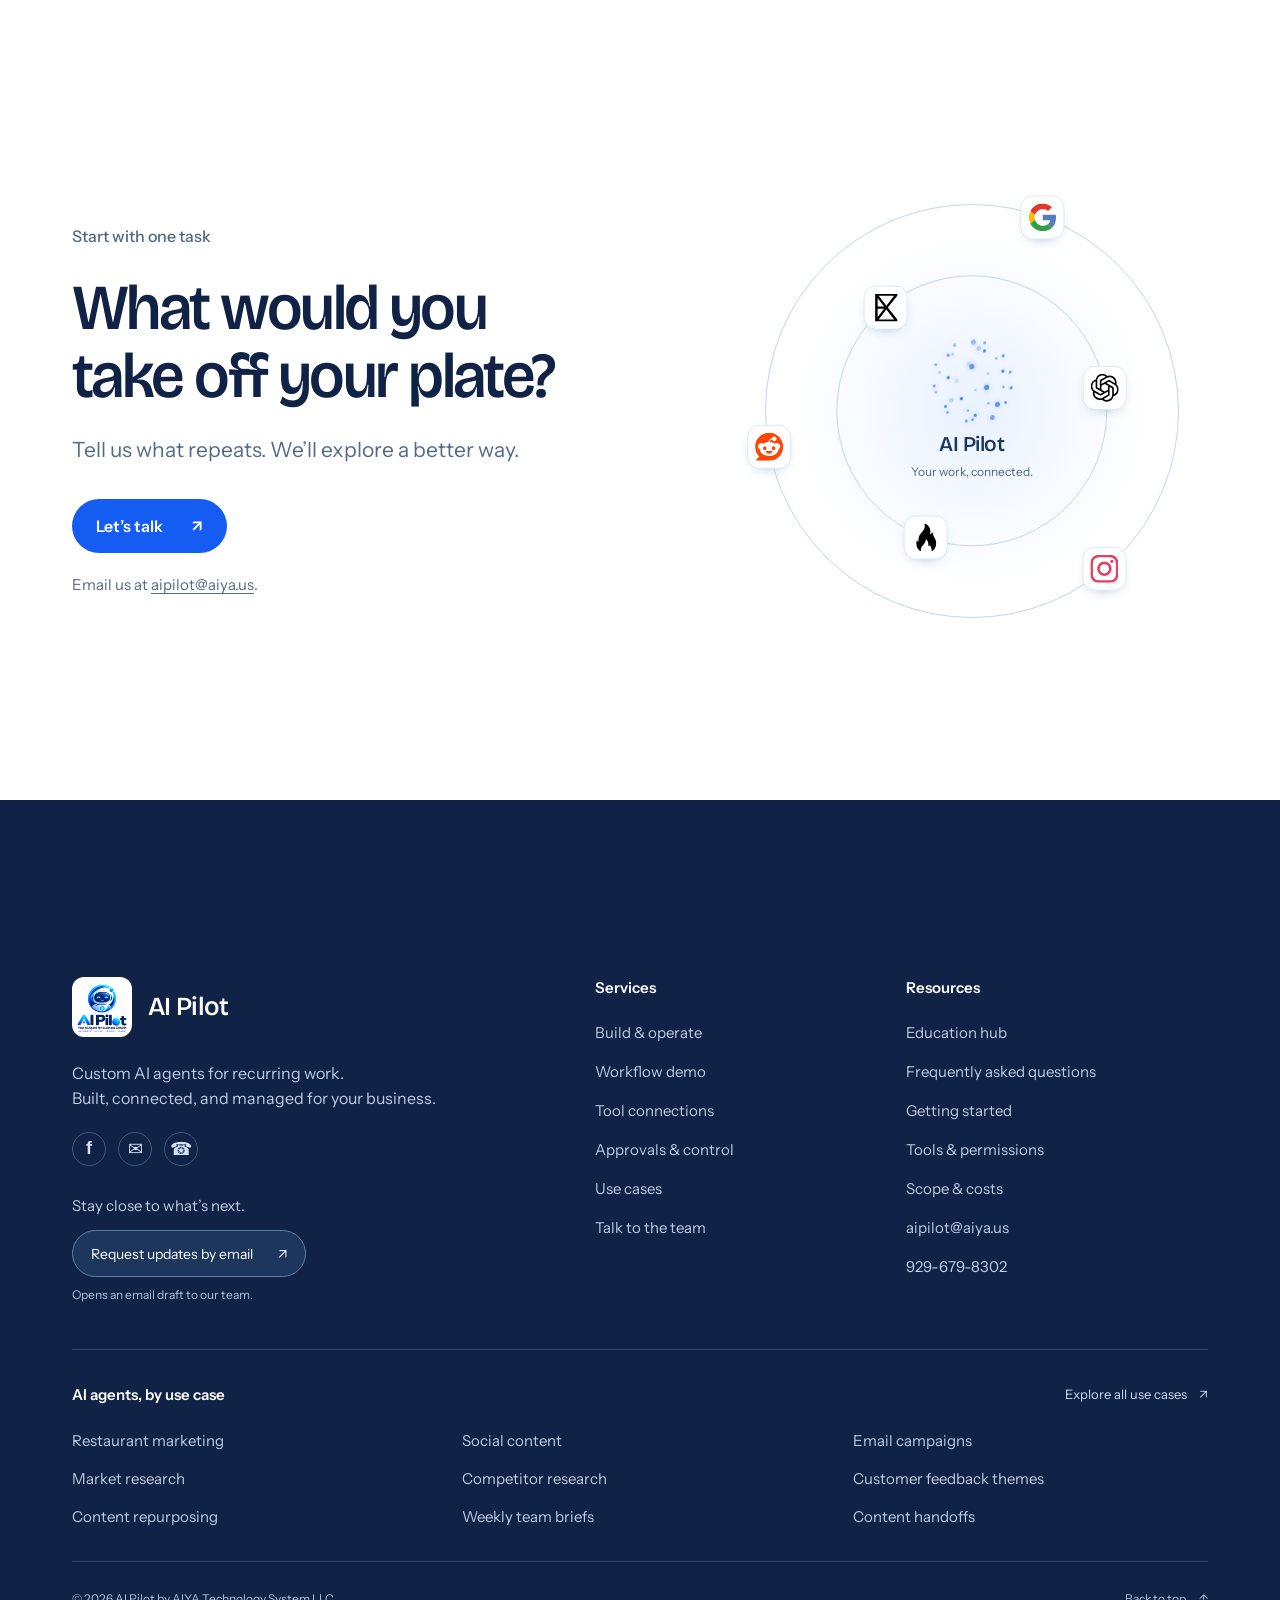
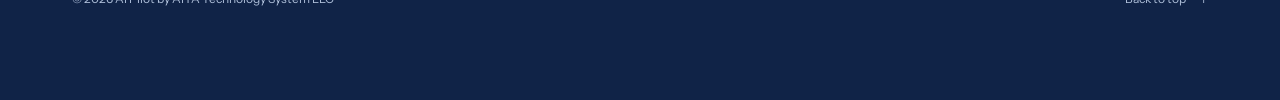
==== commit 3965c40a: "Add education chapter and curated AI agent learning hub" ====
--- a/index.html
+++ b/index.html
@@ -18,6 +18,7 @@
   <noscript><style>.scenario-tabs,.stage-buttons,.tour-button,.tour-caption,.menu-button{display:none!important}.nav-links{display:flex!important;position:static!important;flex-direction:row!important;flex-wrap:wrap}.nav{height:auto;flex-wrap:wrap}.hero{padding-top:36px}.tool-cloud button{pointer-events:none}</style></noscript>
   <link rel="stylesheet" href="site-footer.css?v=25">
   <link rel="stylesheet" href="app-array.css?v=26">
+  <link rel="stylesheet" href="education.css?v=28">
 </head>
 <body>
   <a class="skip-link" href="#top">Skip to main content</a>
@@ -25,7 +26,7 @@
     <a class="brand" href="#top" aria-label="AI Pilot home"><img src="assets/ai-pilot-logo-v2.webp" width="440" height="440" alt="AI Pilot"></a>
     <button class="menu-button" aria-label="Open navigation" aria-expanded="false" aria-controls="main-navigation" type="button" data-menu><span></span><span></span></button>
     <nav id="main-navigation" class="nav-links" data-nav-links aria-label="Main navigation">
-      <a href="#demo">Workflows</a><a href="use-cases.html">Use cases</a><a href="#delivery">Our service</a><a href="faq.html">FAQs</a>
+      <a href="#demo">Workflows</a><a href="use-cases.html">Use cases</a><a href="#delivery">Our service</a><a href="education.html">Education</a><a href="faq.html">FAQs</a>
       <a href="#contact" class="nav-cta">Let’s talk <span aria-hidden="true">↗</span></a>
     </nav>
   </header>
@@ -80,6 +81,7 @@
 
     <section class="tools app-array section-shell fullscreen-section" data-screen="Your tools" id="workflow" aria-labelledby="tools-heading"><div class="tools-copy"><h2 id="tools-heading">Your tools, connected.</h2><p>Explore a possible stack for your business.</p></div><div class="tool-cloud" data-tools role="group" aria-label="Example tool stack" aria-describedby="tool-help"><button class="tool selected" type="button" aria-label="Google Search" aria-pressed="true"><img class="tool-logo" src="assets/tool-google.svg" alt="" width="34" height="34"><span class="tool-name">Google Search</span></button><button class="tool" type="button" aria-label="Exa" aria-pressed="false"><img class="tool-logo" src="assets/tool-exa.svg" alt="" width="34" height="34"><span class="tool-name">Exa</span></button><button class="tool" type="button" aria-label="Firecrawl" aria-pressed="false"><img class="tool-logo" src="assets/tool-firecrawl.svg" alt="" width="34" height="34"><span class="tool-name">Firecrawl</span></button><button class="tool" type="button" aria-label="Apify" aria-pressed="false"><img class="tool-logo" src="assets/tool-apify.svg" alt="" width="34" height="34"><span class="tool-name">Apify</span></button><button class="tool selected" type="button" aria-label="TikTok" aria-pressed="true"><img class="tool-logo" src="assets/tool-tiktok.svg" alt="" width="34" height="34"><span class="tool-name">TikTok</span></button><button class="tool" type="button" aria-label="Instagram" aria-pressed="false"><img class="tool-logo" src="assets/tool-instagram.svg" alt="" width="34" height="34"><span class="tool-name">Instagram</span></button><button class="tool" type="button" aria-label="YouTube" aria-pressed="false"><img class="tool-logo" src="assets/tool-youtube.svg" alt="" width="34" height="34"><span class="tool-name">YouTube</span></button><button class="tool" type="button" aria-label="Reddit" aria-pressed="false"><img class="tool-logo" src="assets/tool-reddit.svg" alt="" width="34" height="34"><span class="tool-name">Reddit</span></button><button class="tool selected" type="button" aria-label="X" aria-pressed="true"><img class="tool-logo" src="assets/tool-x.svg" alt="" width="34" height="34"><span class="tool-name">X</span></button><button class="tool" type="button" aria-label="Facebook" aria-pressed="false"><img class="tool-logo" src="assets/tool-facebook.svg" alt="" width="34" height="34"><span class="tool-name">Facebook</span></button><button class="tool selected" type="button" aria-label="OpenAI Images" aria-pressed="true"><img class="tool-logo" src="assets/tool-openai.svg" alt="" width="34" height="34"><span class="tool-name">OpenAI Images</span></button><button class="tool" type="button" aria-label="ElevenLabs" aria-pressed="false"><img class="tool-logo" src="assets/tool-elevenlabs.svg" alt="" width="34" height="34"><span class="tool-name">ElevenLabs</span></button><button class="tool" type="button" aria-pressed="false" aria-label="Gmail"><img class="tool-logo" src="assets/tool-gmail.svg" alt="" width="34" height="34"><span class="tool-name">Gmail</span></button><button class="tool" type="button" aria-pressed="false" aria-label="Google Sheets"><img class="tool-logo" src="assets/tool-googlesheets.svg" alt="" width="34" height="34"><span class="tool-name">Google Sheets</span></button><button class="tool" type="button" aria-pressed="false" aria-label="Google Drive"><img class="tool-logo" src="assets/tool-googledrive.svg" alt="" width="34" height="34"><span class="tool-name">Google Drive</span></button><button class="tool" type="button" aria-pressed="false" aria-label="Google Calendar"><img class="tool-logo" src="assets/tool-googlecalendar.svg" alt="" width="34" height="34"><span class="tool-name">Google Calendar</span></button><button class="tool" type="button" aria-pressed="false" aria-label="Notion"><img class="tool-logo" src="assets/tool-notion.svg" alt="" width="34" height="34"><span class="tool-name">Notion</span></button><button class="tool" type="button" aria-pressed="false" aria-label="HubSpot"><img class="tool-logo" src="assets/tool-hubspot.svg" alt="" width="34" height="34"><span class="tool-name">HubSpot</span></button><button class="tool" type="button" aria-pressed="false" aria-label="Shopify"><img class="tool-logo" src="assets/tool-shopify.svg" alt="" width="34" height="34"><span class="tool-name">Shopify</span></button><button class="tool" type="button" aria-pressed="false" aria-label="Zapier"><img class="tool-logo" src="assets/tool-zapier.svg" alt="" width="34" height="34"><span class="tool-name">Zapier</span></button><button class="tool" type="button" aria-pressed="false" aria-label="Stripe"><img class="tool-logo" src="assets/tool-stripe.svg" alt="" width="34" height="34"><span class="tool-name">Stripe</span></button><button class="tool" type="button" aria-pressed="false" aria-label="Airtable"><img class="tool-logo" src="assets/tool-airtable.svg" alt="" width="34" height="34"><span class="tool-name">Airtable</span></button><button class="tool" type="button" aria-pressed="false" aria-label="GitHub"><img class="tool-logo" src="assets/tool-github.svg" alt="" width="34" height="34"><span class="tool-name">GitHub</span></button><button class="tool" type="button" aria-pressed="false" aria-label="WhatsApp"><img class="tool-logo" src="assets/tool-whatsapp.svg" alt="" width="34" height="34"><span class="tool-name">WhatsApp</span></button><button class="tool" type="button" aria-pressed="false" aria-label="Telegram"><img class="tool-logo" src="assets/tool-telegram.svg" alt="" width="34" height="34"><span class="tool-name">Telegram</span></button><button class="tool" type="button" aria-pressed="false" aria-label="Zendesk"><img class="tool-logo" src="assets/tool-zendesk.svg" alt="" width="34" height="34"><span class="tool-name">Zendesk</span></button><button class="tool" type="button" aria-pressed="false" aria-label="Asana"><img class="tool-logo" src="assets/tool-asana.svg" alt="" width="34" height="34"><span class="tool-name">Asana</span></button><button class="tool" type="button" aria-pressed="false" aria-label="Trello"><img class="tool-logo" src="assets/tool-trello.svg" alt="" width="34" height="34"><span class="tool-name">Trello</span></button></div><div class="selected-count" role="status" aria-live="polite" aria-atomic="true"><strong data-count>4</strong><span>tools in your example stack</span></div><p id="tool-help">Select tools to sketch your stack. Connections depend on platform access.</p></section>
 
+<section class="education-screen fullscreen-section" id="education" data-screen="Education" aria-labelledby="education-heading"><div class="section-shell education-home-layout"><div class="education-home-copy"><p class="section-label">Education / Start with the basics</p><h2 id="education-heading">Beyond a chat.<br>Toward a goal.</h2><p>An AI agent can plan steps and use tools to work toward a goal. Clear permissions and review steps keep the work grounded.</p><a class="button button-primary" href="education.html">Explore the learning hub <span aria-hidden="true">↗</span></a></div><div class="agent-map" aria-label="An example agent workflow: set a goal, use tools, review the result"><div class="map-line" aria-hidden="true"></div><div class="map-goal"><span class="map-icon" aria-hidden="true">↳</span><span>Your goal</span><strong>Research our next offer.</strong></div><div class="map-agent"><span aria-hidden="true">✦</span><strong>Plan. Use tools. Check.</strong><div class="map-tools" aria-hidden="true"><img src="assets/tool-google.svg" alt="" width="26" height="26"><img src="assets/tool-googlesheets.svg" alt="" width="26" height="26"><img src="assets/tool-openai.svg" alt="" width="26" height="26"></div></div><div class="map-review"><span class="map-review-mark" aria-hidden="true">✓</span><div><strong>A brief you can review.</strong><span>Sources, findings, and next steps.</span></div></div></div><div class="education-home-links"><a href="https://www.youtube.com/watch?v=d0wUM8hIaxE" target="_blank" rel="noopener noreferrer"><span class="learning-link-icon" aria-hidden="true">▶</span><span><small>Watch / Google Cloud</small><strong>AI agents, explained</strong></span><span aria-hidden="true">↗</span></a><a href="https://www.ibm.com/think/topics/ai-agents" target="_blank" rel="noopener noreferrer"><span class="learning-link-icon" aria-hidden="true">≡</span><span><small>Read / IBM Think</small><strong>Start with the fundamentals</strong></span><span aria-hidden="true">↗</span></a></div></div></section>
 <section class="faq-section fullscreen-section" data-screen="Questions" id="faq" aria-labelledby="faq-heading"><div class="faq-layout section-shell"><div><p class="section-label">A few things to know</p><h2 id="faq-heading">Your questions,<br>answered.</h2><div class="conversation-art" aria-hidden="true"><div class="conversation-orbit"></div><span class="question-bubble">?</span><span class="answer-bubble">Let’s make<br>it clear.<i></i><i></i><i></i></span></div><p><a class="text-link" href="faq.html">View all FAQs <span aria-hidden="true">↗</span></a></p></div><div class="faq-list">
       <details><summary>What kinds of work are a good fit?</summary><p>Recurring tasks with clear inputs and reviewable outputs: marketing, research, and content are good starting points. We assess fit together.</p></details>
       <details><summary>Do we need to replace our existing tools?</summary><p>Usually, we start with your existing tools. Feasibility depends on APIs, permissions, and platform rules. We confirm the scope first.</p></details>
@@ -100,13 +102,13 @@
       <div class="footer-updates"><p>Stay close to what’s next.</p><a class="updates-link" data-updates-link href="mailto:aipilot@aiya.us?subject=AI%20Pilot%20updates%20request&amp;body=Hello%20AI%20Pilot%2C%0A%0AI%27d%20like%20to%20receive%20occasional%20updates%20about%20your%20services%20and%20workflow%20ideas.%0A%0AThank%20you.">Request updates by email <span aria-hidden="true">↗</span></a><small>Opens an email draft to our team.</small></div>
     </div>
     <nav class="footer-link-group" aria-label="Services"><h2>Services</h2><a href="index.html#delivery">Build &amp; operate</a><a href="index.html#demo">Workflow demo</a><a href="index.html#workflow">Tool connections</a><a href="index.html#control">Approvals &amp; control</a><a href="use-cases.html">Use cases</a><a href="index.html#contact">Talk to the team</a></nav>
-    <nav class="footer-link-group" aria-label="Resources"><h2>Resources</h2><a href="faq.html">Frequently asked questions</a><a href="faq.html#getting-started">Getting started</a><a href="faq.html#tools-and-control">Tools &amp; permissions</a><a href="faq.html#scope-and-support">Scope &amp; costs</a><a href="mailto:aipilot@aiya.us">aipilot@aiya.us</a><a href="tel:+19296798302">929-679-8302</a></nav>
+    <nav class="footer-link-group" aria-label="Resources"><h2>Resources</h2><a href="education.html">Education hub</a><a href="faq.html">Frequently asked questions</a><a href="faq.html#getting-started">Getting started</a><a href="faq.html#tools-and-control">Tools &amp; permissions</a><a href="faq.html#scope-and-support">Scope &amp; costs</a><a href="mailto:aipilot@aiya.us">aipilot@aiya.us</a><a href="tel:+19296798302">929-679-8302</a></nav>
   </div>
   <div class="footer-cases"><div class="footer-cases-heading"><h2>AI agents, by use case</h2><a href="use-cases.html">Explore all use cases <span aria-hidden="true">↗</span></a></div><nav class="footer-case-links" aria-label="Workflow ideas"><a href="use-cases.html#restaurant-marketing">Restaurant marketing</a><a href="use-cases.html#social-content">Social content</a><a href="use-cases.html#email-campaigns">Email campaigns</a><a href="use-cases.html#market-research">Market research</a><a href="use-cases.html#competitor-monitoring">Competitor research</a><a href="use-cases.html#customer-themes">Customer feedback themes</a><a href="use-cases.html#content-repurposing">Content repurposing</a><a href="use-cases.html#weekly-briefs">Weekly team briefs</a><a href="use-cases.html#content-handoffs">Content handoffs</a></nav></div>
   <div class="site-footer-bottom"><span>© 2026 AI Pilot by AIYA Technology System LLC</span><a href="#top">Back to top <span aria-hidden="true">↑</span></a></div>
 </div></footer></section>
   </main>
-<nav class="screen-nav" aria-label="Page sections"><a href="#home" aria-label="Introduction"><span>Introduction</span><i aria-hidden="true"></i></a><a href="#demo" aria-label="Workflow"><span>Workflow</span><i aria-hidden="true"></i></a><a href="#delivery" aria-label="Our service"><span>Our service</span><i aria-hidden="true"></i></a><a href="#control" aria-label="Your control"><span>Your control</span><i aria-hidden="true"></i></a><a href="#workflow" aria-label="Your tools"><span>Your tools</span><i aria-hidden="true"></i></a><a href="#faq" aria-label="Questions"><span>Questions</span><i aria-hidden="true"></i></a><a href="#contact" aria-label="Get in touch"><span>Get in touch</span><i aria-hidden="true"></i></a><a href="#explore" aria-label="Explore AI Pilot"><span>Explore AI Pilot</span><i aria-hidden="true"></i></a></nav>
+<nav class="screen-nav" aria-label="Page sections"><a href="#home" aria-label="Introduction"><span>Introduction</span><i aria-hidden="true"></i></a><a href="#demo" aria-label="Workflow"><span>Workflow</span><i aria-hidden="true"></i></a><a href="#delivery" aria-label="Our service"><span>Our service</span><i aria-hidden="true"></i></a><a href="#control" aria-label="Your control"><span>Your control</span><i aria-hidden="true"></i></a><a href="#workflow" aria-label="Your tools"><span>Your tools</span><i aria-hidden="true"></i></a><a href="#education" aria-label="Education"><span>Education</span><i aria-hidden="true"></i></a><a href="#faq" aria-label="Questions"><span>Questions</span><i aria-hidden="true"></i></a><a href="#contact" aria-label="Get in touch"><span>Get in touch</span><i aria-hidden="true"></i></a><a href="#explore" aria-label="Explore AI Pilot"><span>Explore AI Pilot</span><i aria-hidden="true"></i></a></nav>
   <button class="motion-toggle" type="button" data-motion-toggle aria-pressed="false" hidden>Pause motion</button>
   <script src="navigation.js?v=24"></script>
   <script src="script.js?v=24"></script>
--- a/education.css
+++ b/education.css
@@ -0,0 +1,54 @@
+.education-screen{background:#f5f9ff}
+.education-home-layout{display:grid;grid-template-columns:1fr 1fr;gap:35px 90px;align-items:center}
+.education-home-copy h2{font-size:clamp(42px,4.5vw,64px);line-height:1.06;font-weight:550;margin-bottom:24px}
+.education-home-copy>p:not(.section-label){font-size:19px;color:#536b89;max-width:430px;margin-bottom:28px}
+.agent-map{position:relative;isolation:isolate;padding:10px 25px;max-width:510px;width:100%;margin:auto}
+.map-line{position:absolute;top:30px;bottom:35px;left:50%;width:1px;background:#aac5ee;z-index:-1}
+.map-goal{width:87%;padding:20px 24px;background:#fff;border:1px solid #d5e3f6;border-radius:15px;margin-bottom:22px;font-size:13px;color:#536b89}
+.map-icon{color:#155cf3;font-size:19px;margin-right:10px}
+.map-goal strong{display:block;font:500 23px/1.25 var(--font-display);color:#19365c;margin-top:10px;letter-spacing:-.025em}
+.map-agent{margin-left:22%;padding:25px 22px;background:#155cf3;color:white;border-radius:18px;box-shadow:0 18px 35px -26px #3a6dbf}
+.map-agent>span{display:block;font-size:30px;line-height:1;margin-bottom:12px}
+.map-agent>strong{font:500 23px/1.2 var(--font-display);letter-spacing:-.025em}
+.map-tools{display:flex;align-items:center;gap:15px;margin-top:18px}
+.map-tools img{background:white;padding:5px;width:34px;height:34px;border-radius:8px;object-fit:contain}
+.map-review{display:flex;align-items:center;gap:14px;margin:23px 6% 0 0;background:#fff;border:1px solid #d5e3f6;border-radius:14px;padding:20px}
+.map-review-mark{width:30px;height:30px;display:grid;place-items:center;background:#eaf5f0;color:#22725b;border-radius:50%;flex-shrink:0}
+.map-review strong{font-size:16px;font-weight:600;display:block}.map-review div>span{display:block;font-size:13px;color:#536b89;margin-top:5px}
+.education-home-links{grid-column:1/-1;display:grid;grid-template-columns:1fr 1fr;gap:35px;border-top:1px solid #d3e1f5;padding-top:22px}
+.education-home-links>a{display:flex;align-items:center;gap:18px;min-height:58px}.education-home-links>a>span:last-child{margin-left:auto;color:#155cf3}
+.learning-link-icon{color:#155cf3;font-size:19px;width:42px;height:42px;display:grid;place-items:center;border:1px solid #cbdcf5;border-radius:50%}
+.education-home-links small{display:block;font-size:13px;color:#536b89;margin-bottom:5px}.education-home-links strong{font-size:18px;font-weight:500}
+.education-home-links>a:hover strong{text-decoration:underline;text-underline-offset:4px}
+.education-intro{display:grid;grid-template-columns:1.25fr .8fr;gap:60px;align-items:center;padding-block:65px;border-bottom:1px solid #dce6f2}
+.education-intro h1{font-size:clamp(48px,5.2vw,74px);font-weight:550;line-height:1.04;letter-spacing:-.045em;margin-bottom:25px}
+.education-intro>div>p:not(.section-label){font-size:20px;color:#536b89;max-width:510px}
+.education-intro-visual{position:relative;display:grid;place-items:center;height:320px;isolation:isolate}
+.intro-ring{position:absolute;inset:5% 7%;border:1px solid #c5d9f6;border-radius:50%;transform:rotate(-25deg) scaleY(.85)}
+.intro-ring:nth-child(2){inset:20% 20%;transform:rotate(25deg)}
+.education-intro-visual>strong{font:550 65px/.85 var(--font-display);color:#155cf3;letter-spacing:-.065em}.education-intro-visual>strong>span{font-size:43px;color:#19365c}
+.education-intro-visual>i{position:absolute;font:500 14px var(--font-body);background:#edf4ff;color:#365478;padding:9px 15px;border-radius:25px;left:0;top:28%}
+.education-intro-visual>i:nth-last-child(2){left:auto;right:0;top:48%;background:#155cf3;color:white}.education-intro-visual>i:last-child{top:auto;bottom:0;left:30%}
+.agent-basics{display:grid;grid-template-columns:1fr 1.1fr;gap:80px;padding-block:60px;border-bottom:1px solid #dce6f2}
+.agent-basics h2{font-size:38px;line-height:1.1;font-weight:550}.agent-basics>div>p:not(.section-label){font-size:18px;color:#536b89}
+.learning-library{padding-block:60px}.learning-library-heading{display:flex;align-items:end;justify-content:space-between;gap:30px}.learning-library h2{font-size:38px;font-weight:550;margin:0}
+.resource-filters{display:flex;gap:5px;padding:5px;background:#edf4ff;border-radius:28px}.resource-filters[hidden]{display:none}
+.resource-filters button{font-size:14px;min-height:40px;padding:9px 17px;border:0;border-radius:22px;color:#365478;background:transparent}.resource-filters button[aria-pressed=true]{background:#155cf3;color:white}
+.resource-status{font-size:13px;color:#536b89;margin:20px 0 25px}
+.learning-grid{display:grid;grid-template-columns:repeat(3,minmax(0,1fr));gap:45px 35px}
+.learning-resource{display:flex;flex-direction:column;min-width:0}.learning-resource[hidden]{display:none}
+.resource-art{height:150px;position:relative;overflow:hidden;border-radius:10px;background:#edf3fc;padding:22px;color:#155cf3}
+.resource-art-ring{position:absolute;width:185px;height:185px;border-radius:50%;border:1px solid #b4ccef;right:-25px;top:-38px;box-shadow:0 0 0 22px #e1ebfa,0 0 0 23px #c5d8f4}
+.resource-art-mark{display:grid;place-items:center;width:38px;height:38px;background:#fff;border-radius:50%;font-size:18px;position:relative}
+.resource-art-word{font:500 30px var(--font-display);letter-spacing:-.035em;position:absolute;bottom:22px;left:22px}
+.art-2,.art-5{background:#155cf3;color:white}.art-2 .resource-art-ring,.art-5 .resource-art-ring{border-color:#709ef6;box-shadow:0 0 0 22px #2167f2,0 0 0 23px #4c87f6}.art-2 .resource-art-mark,.art-5 .resource-art-mark{color:#155cf3}
+.art-1,.art-4{background:#eaf2ef;color:#285c52}.art-1 .resource-art-ring,.art-4 .resource-art-ring{border-color:#b6d1c8;box-shadow:0 0 0 22px #e2ece7,0 0 0 23px #c9ddd5}
+.resource-meta{display:flex;flex-direction:column;gap:6px;font-size:12px;color:#536b89;margin:18px 0 13px}.resource-meta>span:first-child{font-weight:600;color:#365478}
+.learning-resource h3{font-size:25px;line-height:1.15;font-weight:550;margin-bottom:12px}.learning-resource>p{font-size:16px;line-height:1.6;color:#536b89;margin-bottom:15px}
+.learning-resource>a{font-size:15px;color:#155cf3;display:flex;align-items:center;gap:15px;min-height:44px;margin-top:auto;align-self:flex-start}.learning-resource>a:hover{text-decoration:underline;text-underline-offset:4px}
+.resource-note{font-size:13px;color:#536b89;margin:35px 0 0}
+.sr-only{position:absolute;width:1px;height:1px;padding:0;overflow:hidden;clip-path:inset(50%);white-space:nowrap}
+@media(min-width:1024px) and (min-height:650px) and (pointer:fine){.education-screen{display:flex;align-items:center}}
+@media(min-width:1024px) and (min-height:650px) and (max-height:800px) and (pointer:fine){.education-home-layout{gap:22px 65px}.education-home-copy h2{font-size:53px}.agent-map{padding:0 15px}.map-goal{padding:16px 20px;margin-bottom:18px}.map-agent{padding:20px}.map-review{padding:16px;margin-top:18px}.education-home-copy>p:not(.section-label){font-size:18px}.education-home-links{padding-top:16px}}
+@media(max-width:1023px){.education-screen{padding-block:60px}.education-home-layout{gap:30px}.education-home-copy h2{font-size:43px}.education-home-copy>p:not(.section-label){font-size:17px}.agent-map{padding:0}.map-goal strong,.map-agent>strong{font-size:21px}.education-intro{gap:30px}.agent-basics{gap:40px}.learning-grid{gap:35px 25px;grid-template-columns:repeat(2,minmax(0,1fr))}.learning-library-heading{align-items:flex-start;flex-direction:column}}
+@media(max-width:700px){.education-home-layout{grid-template-columns:1fr;gap:35px}.education-home-copy h2{font-size:42px}.education-home-copy>p:not(.section-label){font-size:18px}.agent-map{max-width:390px}.education-home-links{grid-template-columns:1fr;gap:15px;padding-top:20px}.education-home-links strong{font-size:16px}.education-intro{grid-template-columns:1fr;gap:15px;padding-block:30px 45px}.education-intro h1{font-size:clamp(44px,11vw,62px)}.education-intro>div>p:not(.section-label){font-size:18px}.education-intro-visual{height:260px;width:100%;max-width:350px;margin:auto}.agent-basics{grid-template-columns:1fr;gap:12px;padding-block:40px}.agent-basics h2{font-size:32px}.agent-basics>div>p:not(.section-label){font-size:17px}.learning-library{padding-block:40px}.learning-library h2{font-size:33px;line-height:1.1}.learning-grid{grid-template-columns:1fr;gap:35px}.resource-art{height:170px}.resource-meta{font-size:13px}.learning-resource h3{font-size:27px}.resource-note{font-size:12px}.map-review{margin-right:0;padding:16px}.map-review strong{font-size:15px}.map-review div>span{font-size:12px}}
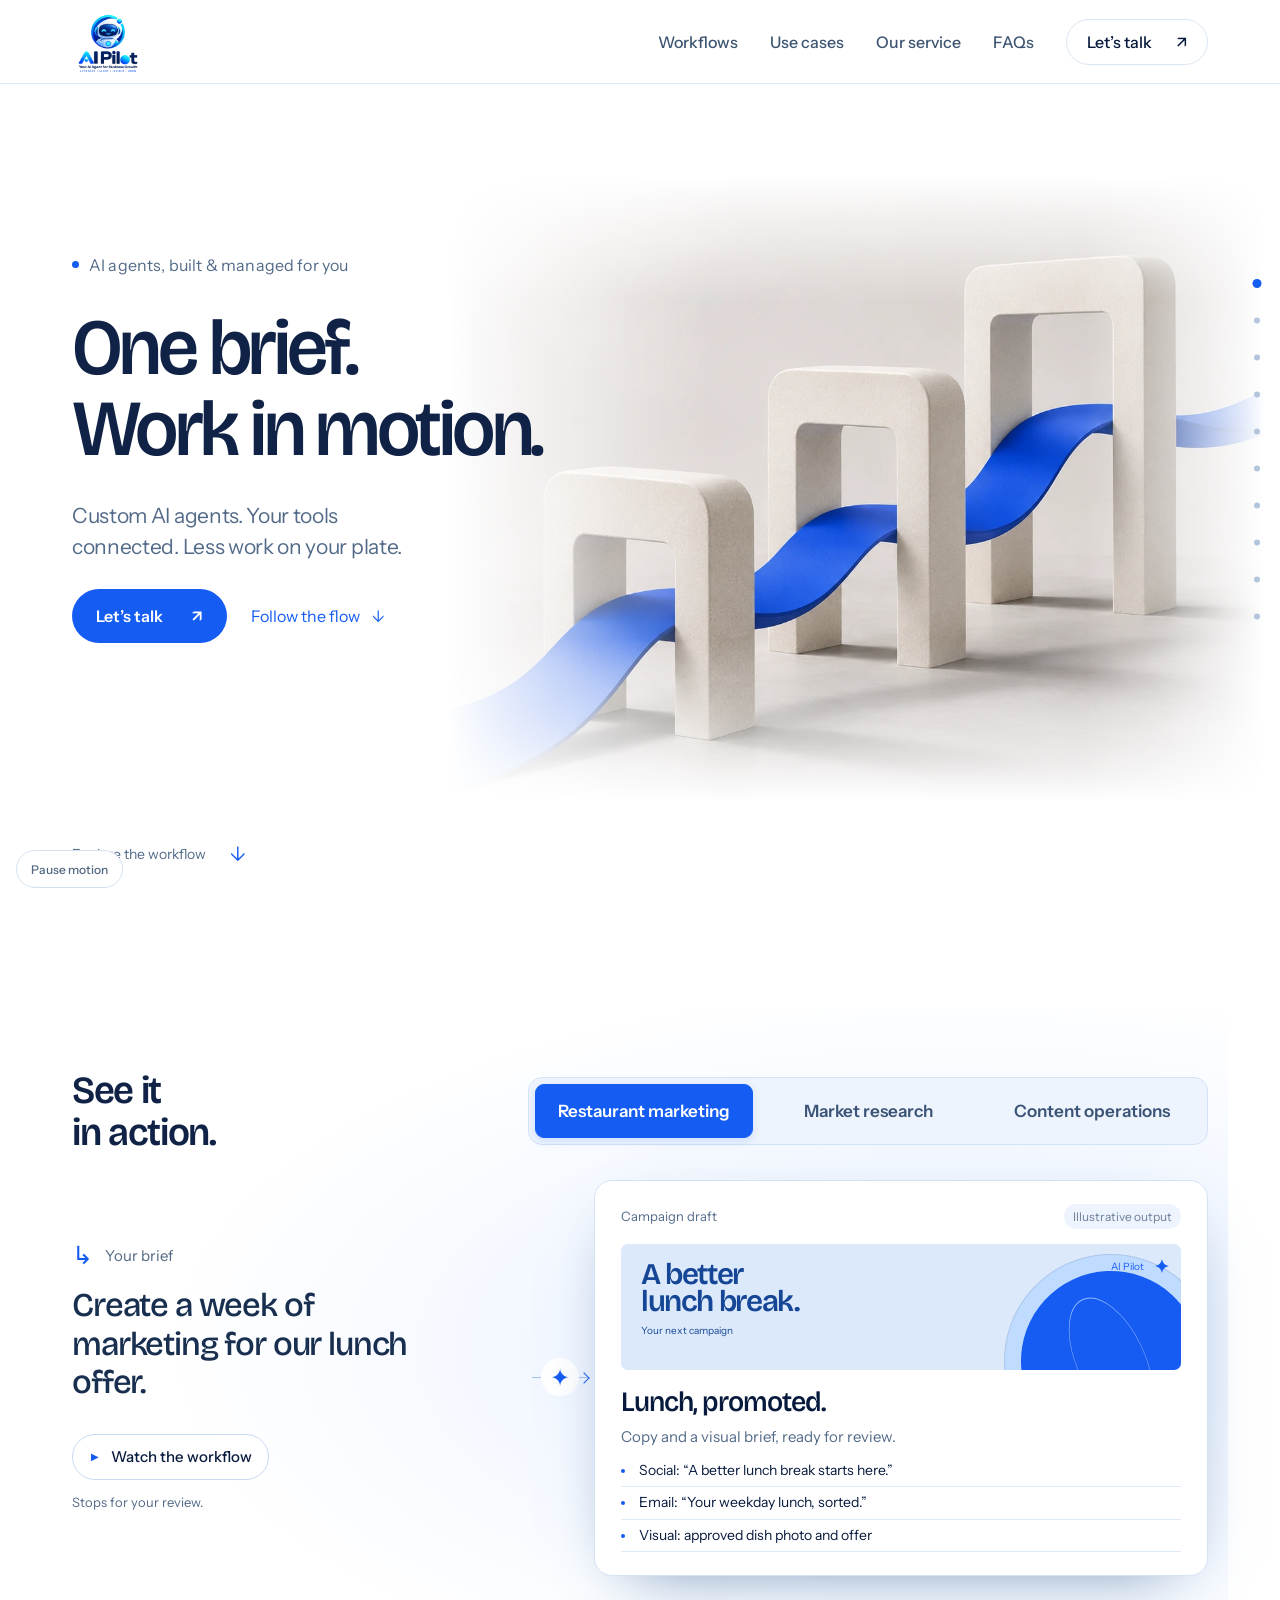
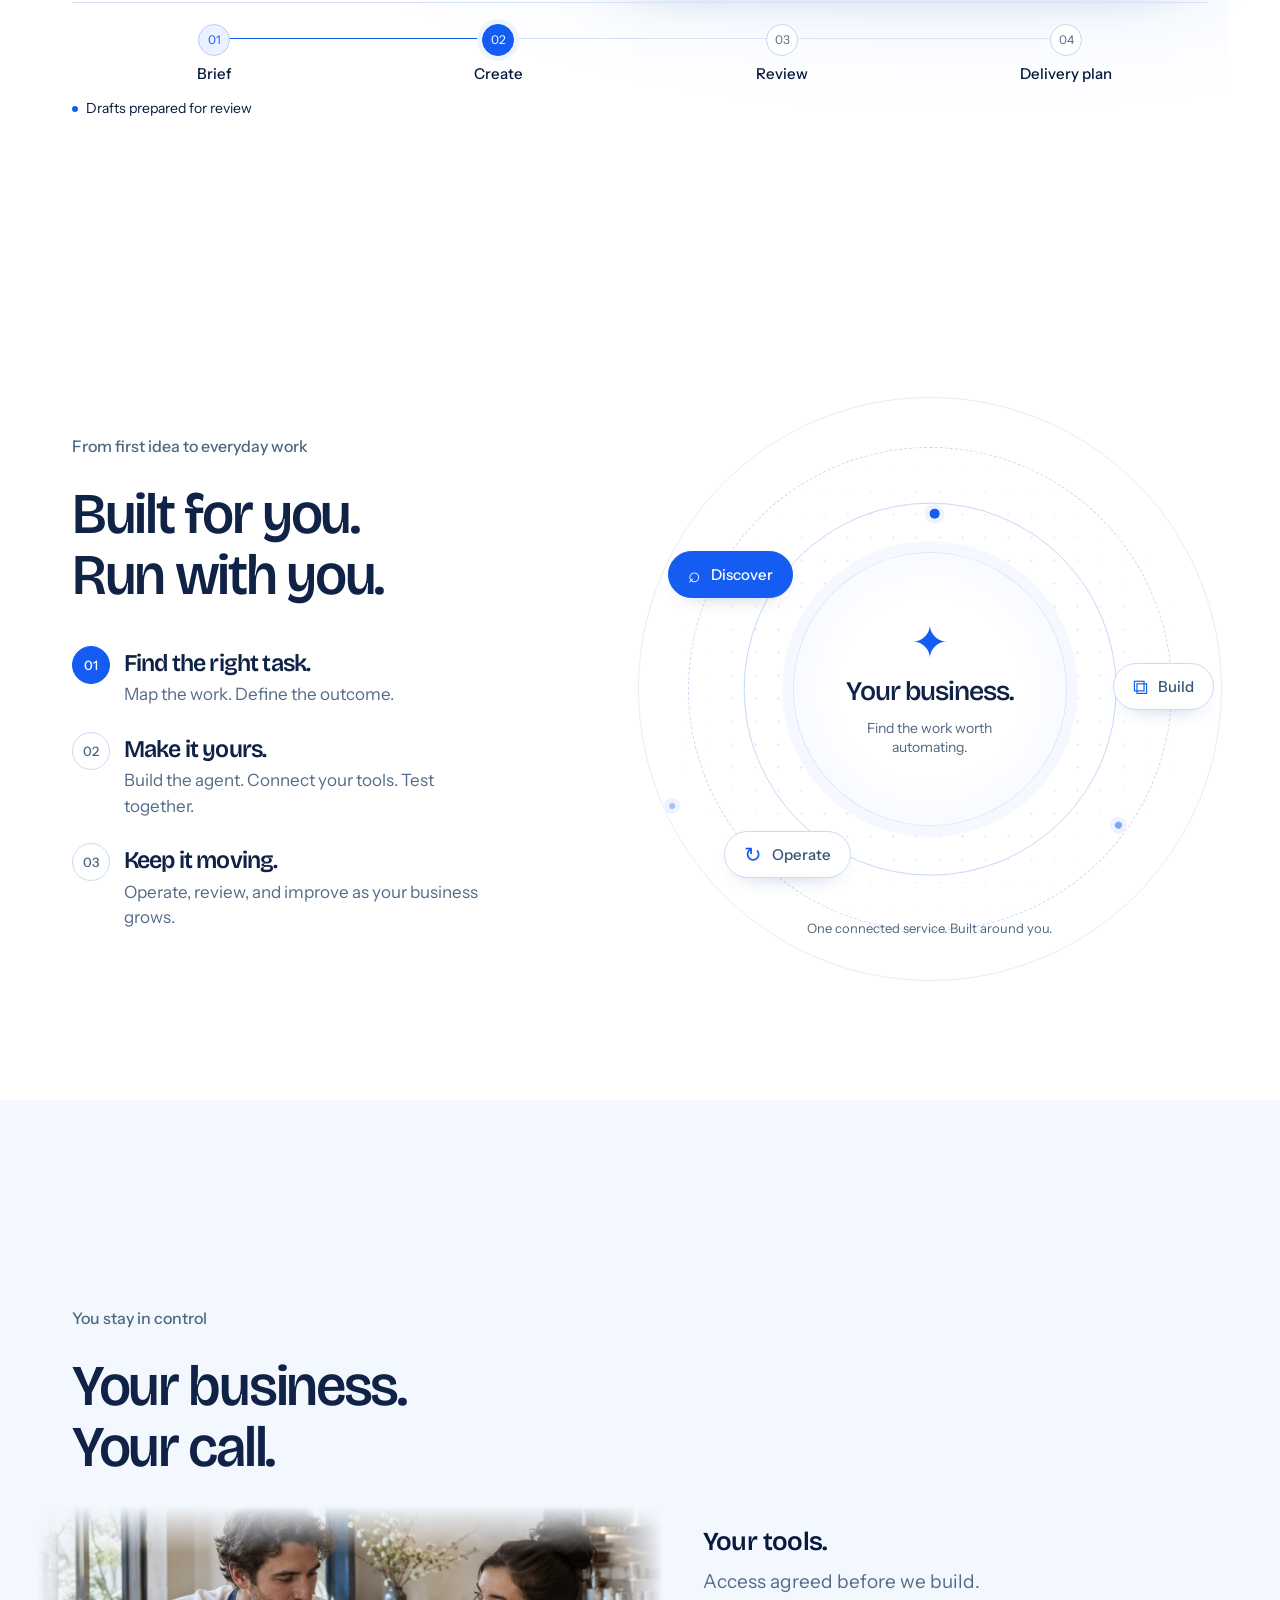
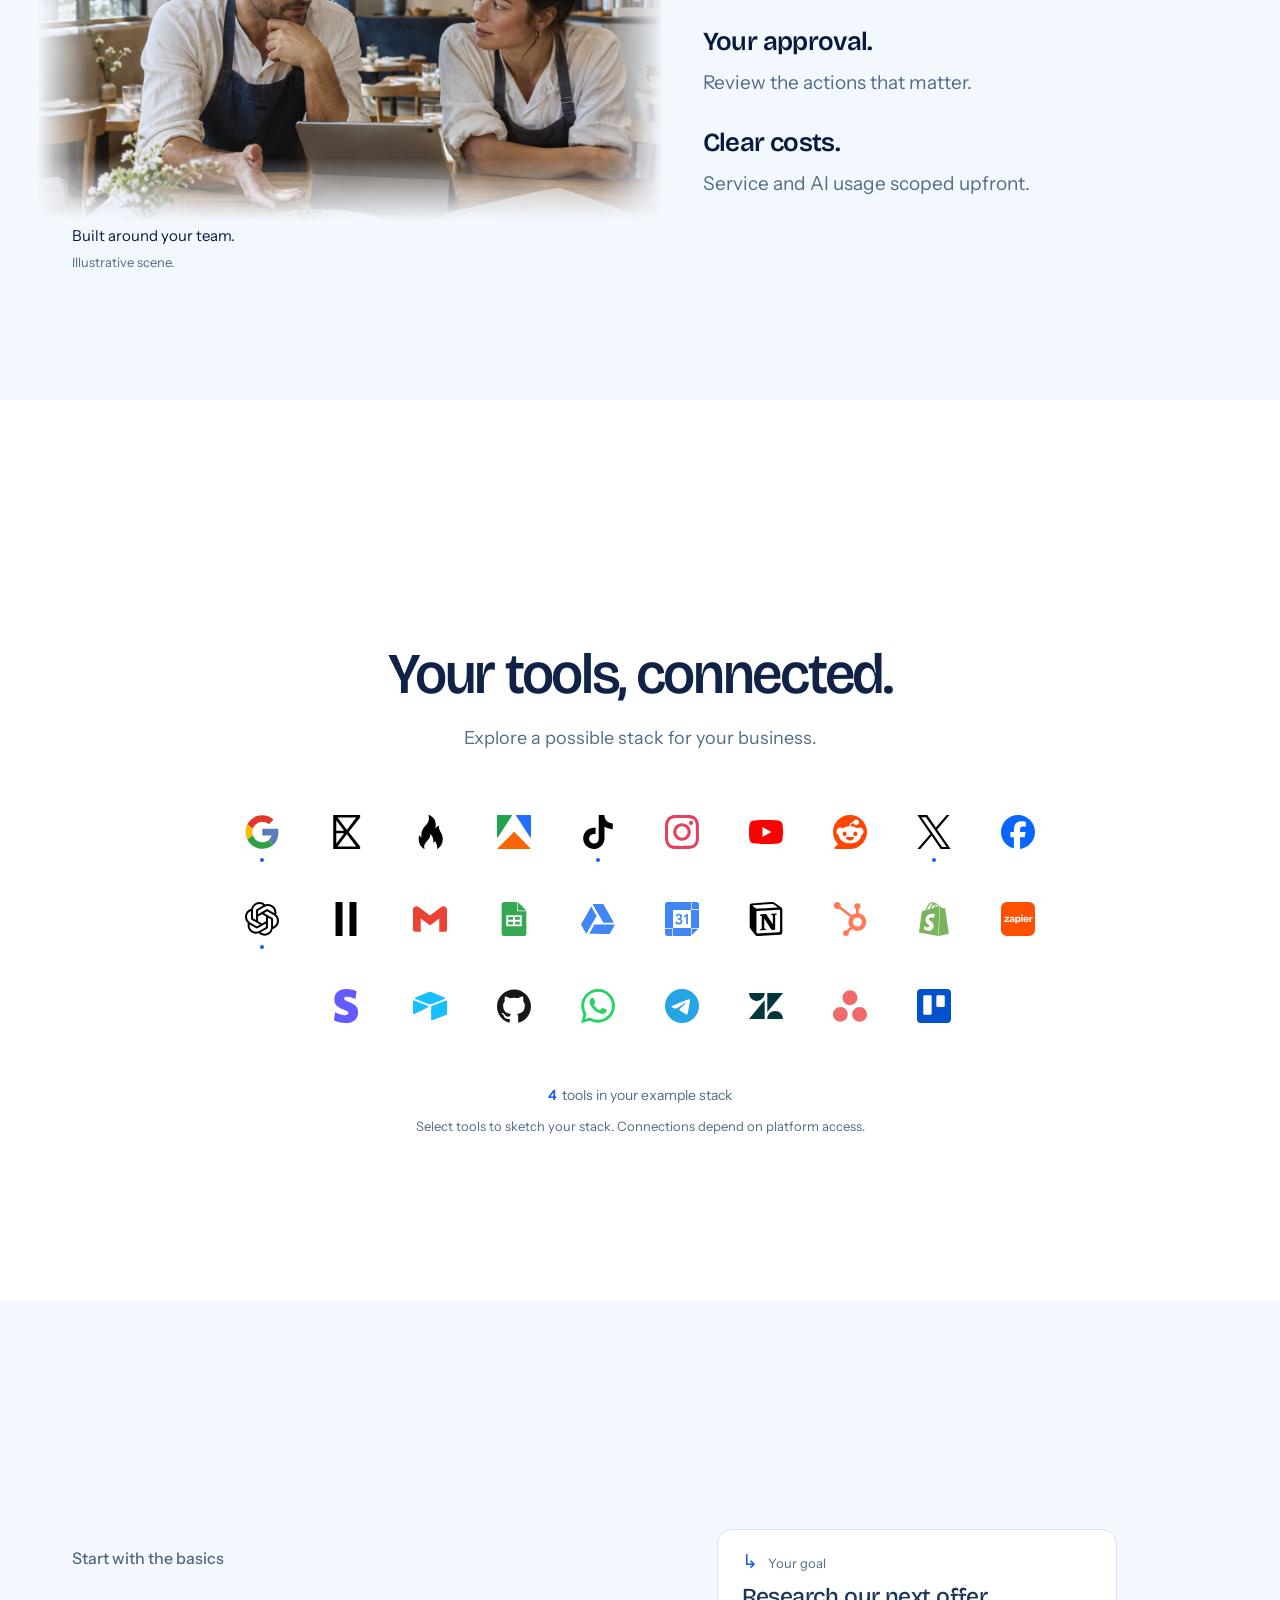
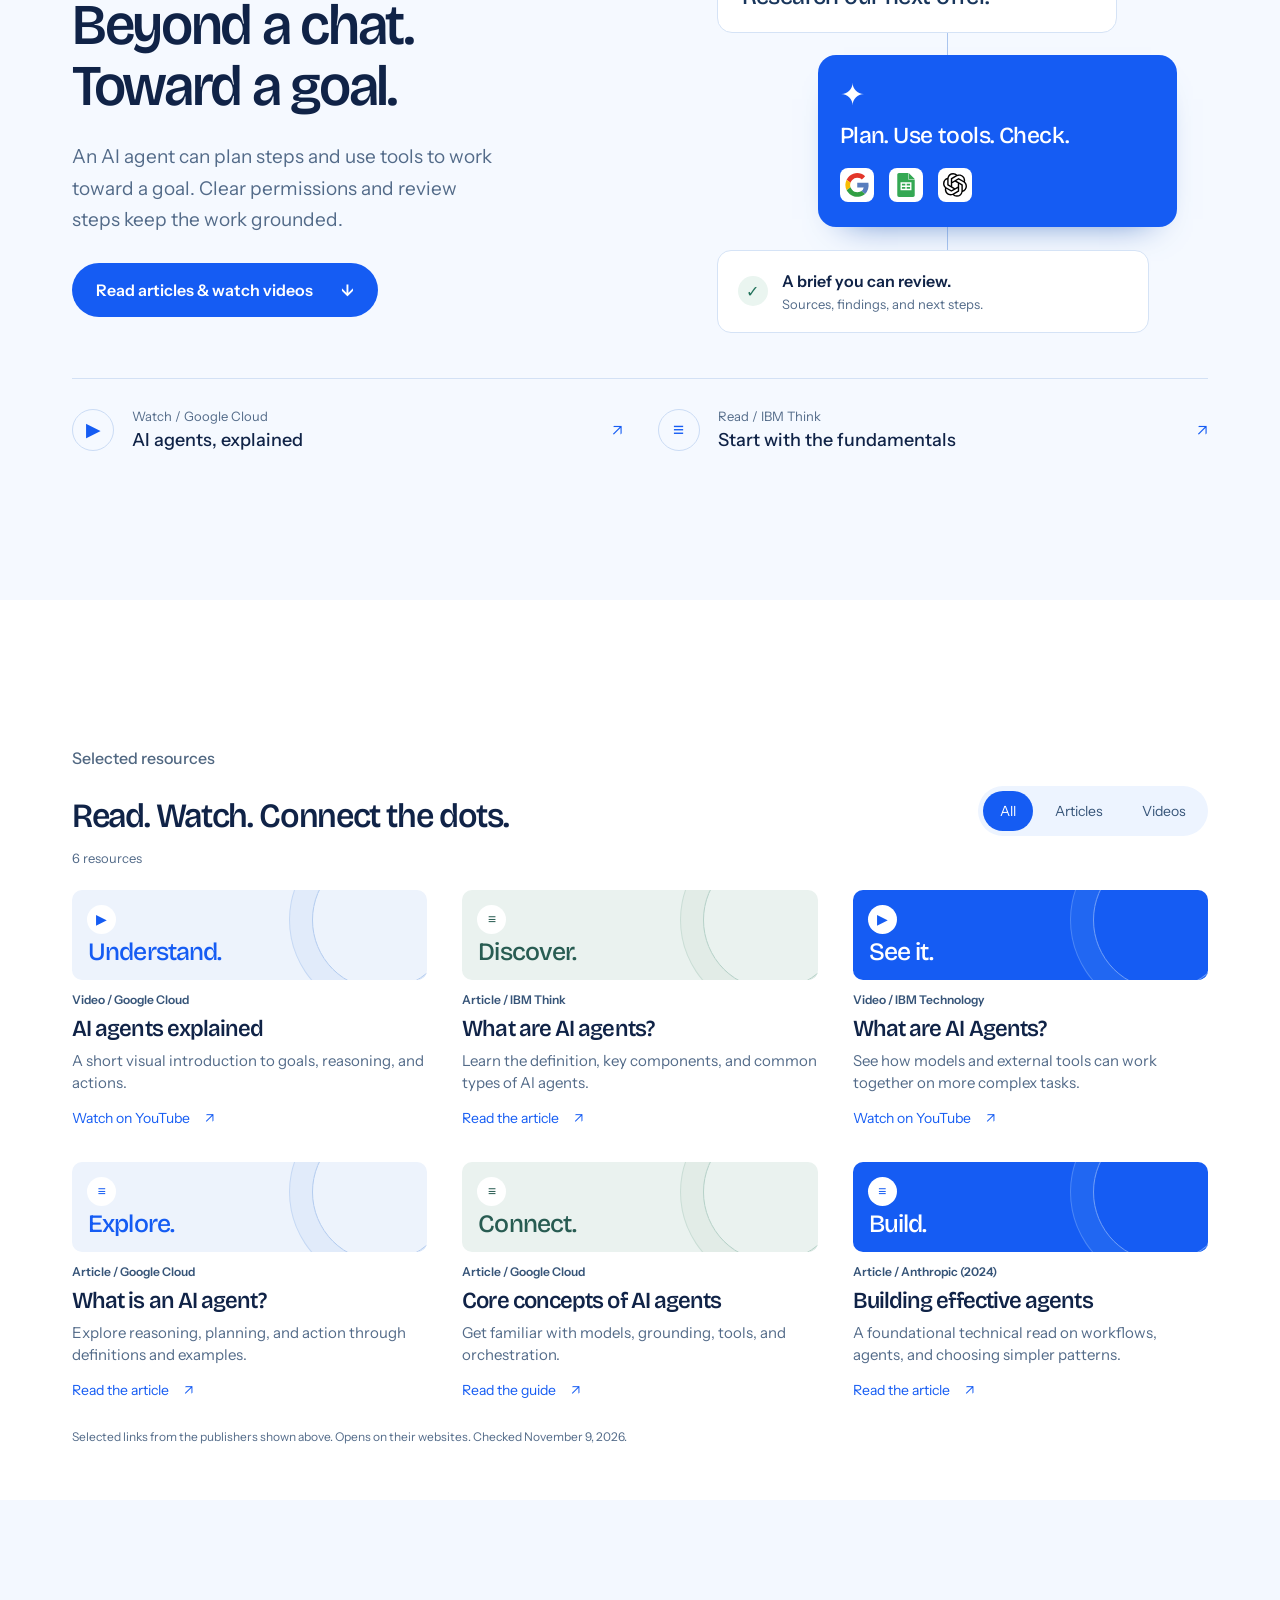
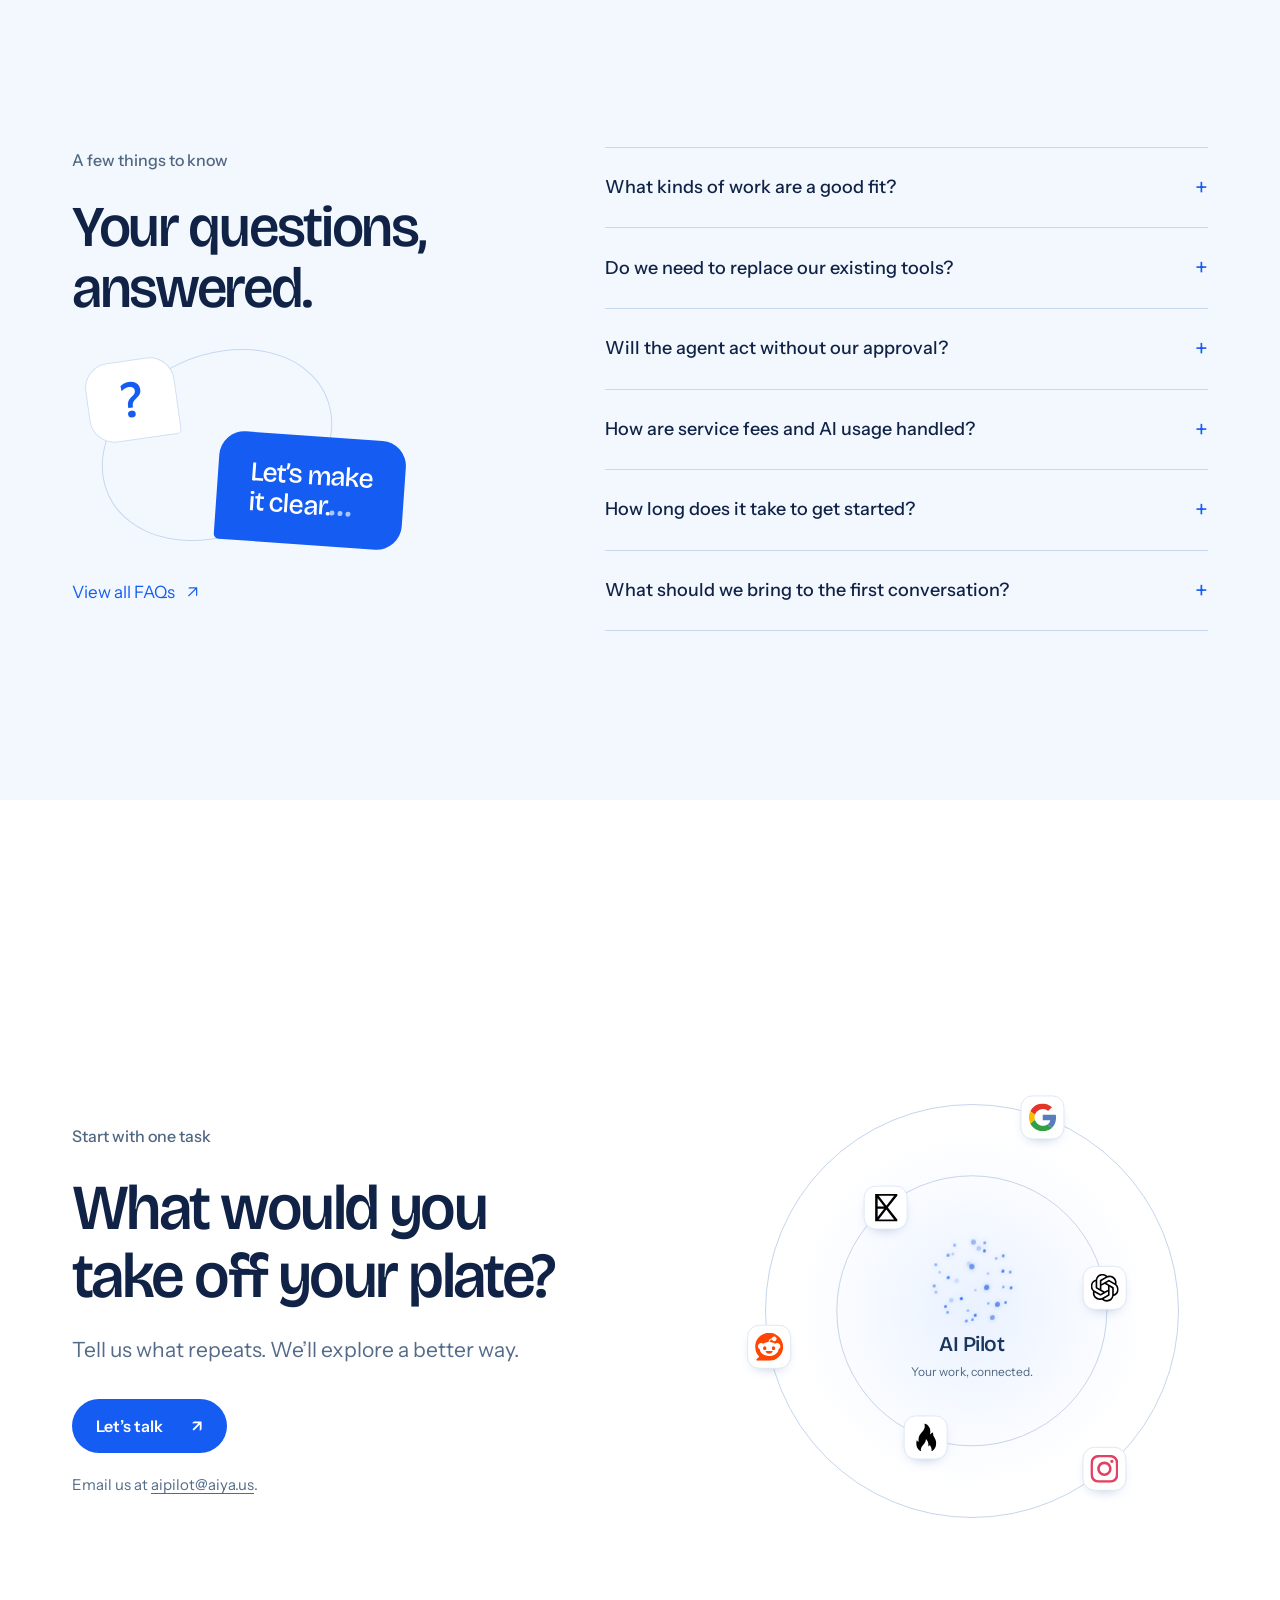
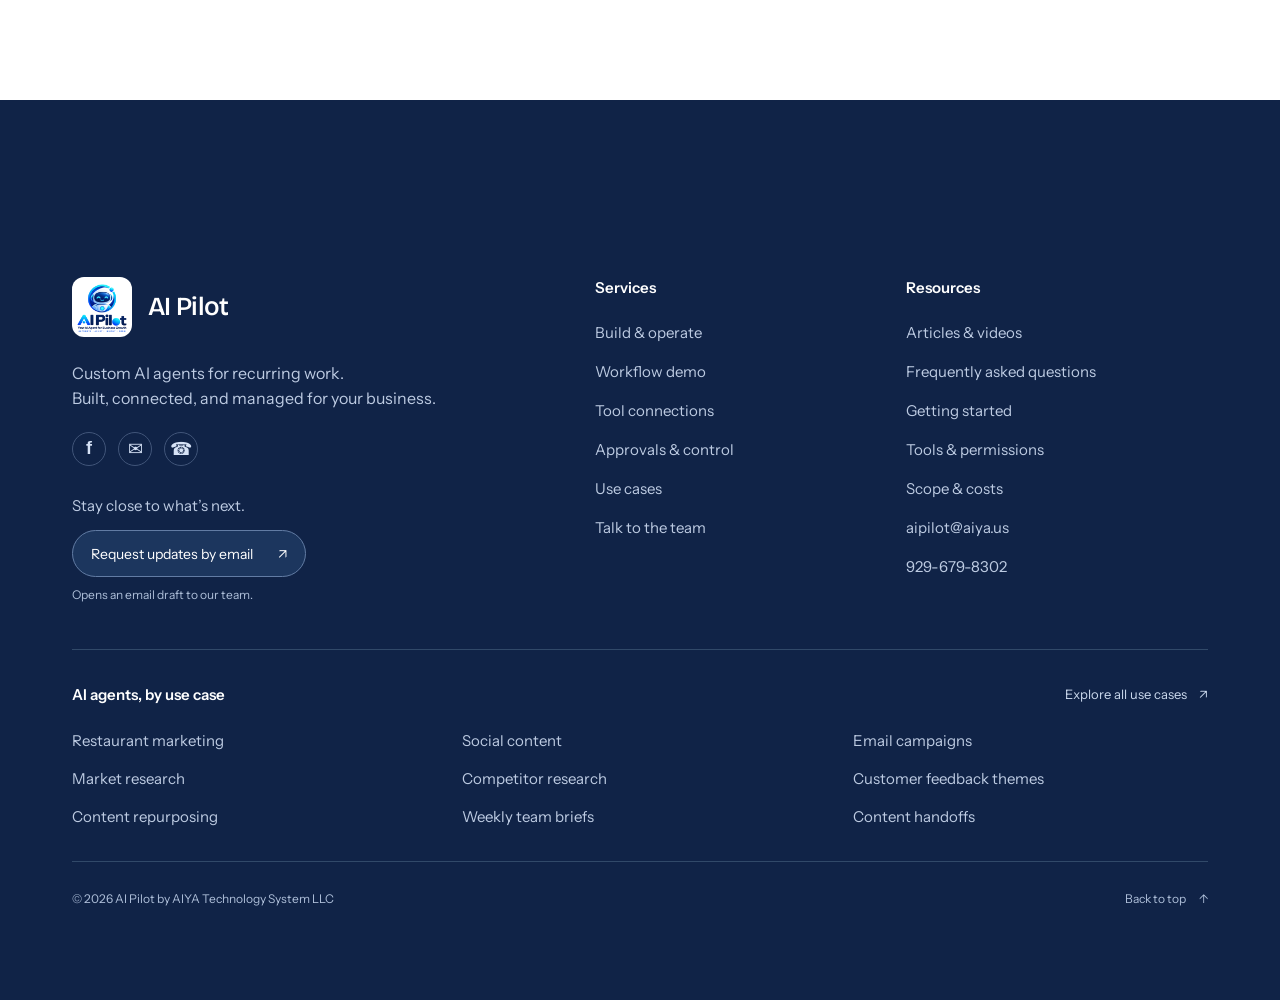
==== commit f8fe768e: "Place article and video resources directly after homepage intro" ====
--- a/index.html
+++ b/index.html
@@ -18,7 +18,7 @@
   <noscript><style>.scenario-tabs,.stage-buttons,.tour-button,.tour-caption,.menu-button{display:none!important}.nav-links{display:flex!important;position:static!important;flex-direction:row!important;flex-wrap:wrap}.nav{height:auto;flex-wrap:wrap}.hero{padding-top:36px}.tool-cloud button{pointer-events:none}</style></noscript>
   <link rel="stylesheet" href="site-footer.css?v=25">
   <link rel="stylesheet" href="app-array.css?v=26">
-  <link rel="stylesheet" href="education.css?v=28">
+  <link rel="stylesheet" href="education.css?v=29">
 </head>
 <body>
   <a class="skip-link" href="#top">Skip to main content</a>
@@ -26,7 +26,7 @@
     <a class="brand" href="#top" aria-label="AI Pilot home"><img src="assets/ai-pilot-logo-v2.webp" width="440" height="440" alt="AI Pilot"></a>
     <button class="menu-button" aria-label="Open navigation" aria-expanded="false" aria-controls="main-navigation" type="button" data-menu><span></span><span></span></button>
     <nav id="main-navigation" class="nav-links" data-nav-links aria-label="Main navigation">
-      <a href="#demo">Workflows</a><a href="use-cases.html">Use cases</a><a href="#delivery">Our service</a><a href="education.html">Education</a><a href="faq.html">FAQs</a>
+      <a href="#demo">Workflows</a><a href="use-cases.html">Use cases</a><a href="#delivery">Our service</a><a href="faq.html">FAQs</a>
       <a href="#contact" class="nav-cta">Let’s talk <span aria-hidden="true">↗</span></a>
     </nav>
   </header>
@@ -81,7 +81,8 @@
 
     <section class="tools app-array section-shell fullscreen-section" data-screen="Your tools" id="workflow" aria-labelledby="tools-heading"><div class="tools-copy"><h2 id="tools-heading">Your tools, connected.</h2><p>Explore a possible stack for your business.</p></div><div class="tool-cloud" data-tools role="group" aria-label="Example tool stack" aria-describedby="tool-help"><button class="tool selected" type="button" aria-label="Google Search" aria-pressed="true"><img class="tool-logo" src="assets/tool-google.svg" alt="" width="34" height="34"><span class="tool-name">Google Search</span></button><button class="tool" type="button" aria-label="Exa" aria-pressed="false"><img class="tool-logo" src="assets/tool-exa.svg" alt="" width="34" height="34"><span class="tool-name">Exa</span></button><button class="tool" type="button" aria-label="Firecrawl" aria-pressed="false"><img class="tool-logo" src="assets/tool-firecrawl.svg" alt="" width="34" height="34"><span class="tool-name">Firecrawl</span></button><button class="tool" type="button" aria-label="Apify" aria-pressed="false"><img class="tool-logo" src="assets/tool-apify.svg" alt="" width="34" height="34"><span class="tool-name">Apify</span></button><button class="tool selected" type="button" aria-label="TikTok" aria-pressed="true"><img class="tool-logo" src="assets/tool-tiktok.svg" alt="" width="34" height="34"><span class="tool-name">TikTok</span></button><button class="tool" type="button" aria-label="Instagram" aria-pressed="false"><img class="tool-logo" src="assets/tool-instagram.svg" alt="" width="34" height="34"><span class="tool-name">Instagram</span></button><button class="tool" type="button" aria-label="YouTube" aria-pressed="false"><img class="tool-logo" src="assets/tool-youtube.svg" alt="" width="34" height="34"><span class="tool-name">YouTube</span></button><button class="tool" type="button" aria-label="Reddit" aria-pressed="false"><img class="tool-logo" src="assets/tool-reddit.svg" alt="" width="34" height="34"><span class="tool-name">Reddit</span></button><button class="tool selected" type="button" aria-label="X" aria-pressed="true"><img class="tool-logo" src="assets/tool-x.svg" alt="" width="34" height="34"><span class="tool-name">X</span></button><button class="tool" type="button" aria-label="Facebook" aria-pressed="false"><img class="tool-logo" src="assets/tool-facebook.svg" alt="" width="34" height="34"><span class="tool-name">Facebook</span></button><button class="tool selected" type="button" aria-label="OpenAI Images" aria-pressed="true"><img class="tool-logo" src="assets/tool-openai.svg" alt="" width="34" height="34"><span class="tool-name">OpenAI Images</span></button><button class="tool" type="button" aria-label="ElevenLabs" aria-pressed="false"><img class="tool-logo" src="assets/tool-elevenlabs.svg" alt="" width="34" height="34"><span class="tool-name">ElevenLabs</span></button><button class="tool" type="button" aria-pressed="false" aria-label="Gmail"><img class="tool-logo" src="assets/tool-gmail.svg" alt="" width="34" height="34"><span class="tool-name">Gmail</span></button><button class="tool" type="button" aria-pressed="false" aria-label="Google Sheets"><img class="tool-logo" src="assets/tool-googlesheets.svg" alt="" width="34" height="34"><span class="tool-name">Google Sheets</span></button><button class="tool" type="button" aria-pressed="false" aria-label="Google Drive"><img class="tool-logo" src="assets/tool-googledrive.svg" alt="" width="34" height="34"><span class="tool-name">Google Drive</span></button><button class="tool" type="button" aria-pressed="false" aria-label="Google Calendar"><img class="tool-logo" src="assets/tool-googlecalendar.svg" alt="" width="34" height="34"><span class="tool-name">Google Calendar</span></button><button class="tool" type="button" aria-pressed="false" aria-label="Notion"><img class="tool-logo" src="assets/tool-notion.svg" alt="" width="34" height="34"><span class="tool-name">Notion</span></button><button class="tool" type="button" aria-pressed="false" aria-label="HubSpot"><img class="tool-logo" src="assets/tool-hubspot.svg" alt="" width="34" height="34"><span class="tool-name">HubSpot</span></button><button class="tool" type="button" aria-pressed="false" aria-label="Shopify"><img class="tool-logo" src="assets/tool-shopify.svg" alt="" width="34" height="34"><span class="tool-name">Shopify</span></button><button class="tool" type="button" aria-pressed="false" aria-label="Zapier"><img class="tool-logo" src="assets/tool-zapier.svg" alt="" width="34" height="34"><span class="tool-name">Zapier</span></button><button class="tool" type="button" aria-pressed="false" aria-label="Stripe"><img class="tool-logo" src="assets/tool-stripe.svg" alt="" width="34" height="34"><span class="tool-name">Stripe</span></button><button class="tool" type="button" aria-pressed="false" aria-label="Airtable"><img class="tool-logo" src="assets/tool-airtable.svg" alt="" width="34" height="34"><span class="tool-name">Airtable</span></button><button class="tool" type="button" aria-pressed="false" aria-label="GitHub"><img class="tool-logo" src="assets/tool-github.svg" alt="" width="34" height="34"><span class="tool-name">GitHub</span></button><button class="tool" type="button" aria-pressed="false" aria-label="WhatsApp"><img class="tool-logo" src="assets/tool-whatsapp.svg" alt="" width="34" height="34"><span class="tool-name">WhatsApp</span></button><button class="tool" type="button" aria-pressed="false" aria-label="Telegram"><img class="tool-logo" src="assets/tool-telegram.svg" alt="" width="34" height="34"><span class="tool-name">Telegram</span></button><button class="tool" type="button" aria-pressed="false" aria-label="Zendesk"><img class="tool-logo" src="assets/tool-zendesk.svg" alt="" width="34" height="34"><span class="tool-name">Zendesk</span></button><button class="tool" type="button" aria-pressed="false" aria-label="Asana"><img class="tool-logo" src="assets/tool-asana.svg" alt="" width="34" height="34"><span class="tool-name">Asana</span></button><button class="tool" type="button" aria-pressed="false" aria-label="Trello"><img class="tool-logo" src="assets/tool-trello.svg" alt="" width="34" height="34"><span class="tool-name">Trello</span></button></div><div class="selected-count" role="status" aria-live="polite" aria-atomic="true"><strong data-count>4</strong><span>tools in your example stack</span></div><p id="tool-help">Select tools to sketch your stack. Connections depend on platform access.</p></section>
 
-<section class="education-screen fullscreen-section" id="education" data-screen="Education" aria-labelledby="education-heading"><div class="section-shell education-home-layout"><div class="education-home-copy"><p class="section-label">Education / Start with the basics</p><h2 id="education-heading">Beyond a chat.<br>Toward a goal.</h2><p>An AI agent can plan steps and use tools to work toward a goal. Clear permissions and review steps keep the work grounded.</p><a class="button button-primary" href="education.html">Explore the learning hub <span aria-hidden="true">↗</span></a></div><div class="agent-map" aria-label="An example agent workflow: set a goal, use tools, review the result"><div class="map-line" aria-hidden="true"></div><div class="map-goal"><span class="map-icon" aria-hidden="true">↳</span><span>Your goal</span><strong>Research our next offer.</strong></div><div class="map-agent"><span aria-hidden="true">✦</span><strong>Plan. Use tools. Check.</strong><div class="map-tools" aria-hidden="true"><img src="assets/tool-google.svg" alt="" width="26" height="26"><img src="assets/tool-googlesheets.svg" alt="" width="26" height="26"><img src="assets/tool-openai.svg" alt="" width="26" height="26"></div></div><div class="map-review"><span class="map-review-mark" aria-hidden="true">✓</span><div><strong>A brief you can review.</strong><span>Sources, findings, and next steps.</span></div></div></div><div class="education-home-links"><a href="https://www.youtube.com/watch?v=d0wUM8hIaxE" target="_blank" rel="noopener noreferrer"><span class="learning-link-icon" aria-hidden="true">▶</span><span><small>Watch / Google Cloud</small><strong>AI agents, explained</strong></span><span aria-hidden="true">↗</span></a><a href="https://www.ibm.com/think/topics/ai-agents" target="_blank" rel="noopener noreferrer"><span class="learning-link-icon" aria-hidden="true">≡</span><span><small>Read / IBM Think</small><strong>Start with the fundamentals</strong></span><span aria-hidden="true">↗</span></a></div></div></section>
+<section class="education-screen fullscreen-section" id="education" data-screen="AI agents" aria-labelledby="education-heading"><div class="section-shell education-home-layout"><div class="education-home-copy"><p class="section-label">Start with the basics</p><h2 id="education-heading">Beyond a chat.<br>Toward a goal.</h2><p>An AI agent can plan steps and use tools to work toward a goal. Clear permissions and review steps keep the work grounded.</p><a class="button button-primary" href="#resources">Read articles &amp; watch videos <span aria-hidden="true">↓</span></a></div><div class="agent-map" aria-label="An example agent workflow: set a goal, use tools, review the result"><div class="map-line" aria-hidden="true"></div><div class="map-goal"><span class="map-icon" aria-hidden="true">↳</span><span>Your goal</span><strong>Research our next offer.</strong></div><div class="map-agent"><span aria-hidden="true">✦</span><strong>Plan. Use tools. Check.</strong><div class="map-tools" aria-hidden="true"><img src="assets/tool-google.svg" alt="" width="26" height="26"><img src="assets/tool-googlesheets.svg" alt="" width="26" height="26"><img src="assets/tool-openai.svg" alt="" width="26" height="26"></div></div><div class="map-review"><span class="map-review-mark" aria-hidden="true">✓</span><div><strong>A brief you can review.</strong><span>Sources, findings, and next steps.</span></div></div></div><div class="education-home-links"><a href="https://www.youtube.com/watch?v=d0wUM8hIaxE" target="_blank" rel="noopener noreferrer"><span class="learning-link-icon" aria-hidden="true">▶</span><span><small>Watch / Google Cloud</small><strong>AI agents, explained</strong></span><span aria-hidden="true">↗</span></a><a href="https://www.ibm.com/think/topics/ai-agents" target="_blank" rel="noopener noreferrer"><span class="learning-link-icon" aria-hidden="true">≡</span><span><small>Read / IBM Think</small><strong>Start with the fundamentals</strong></span><span aria-hidden="true">↗</span></a></div></div></section>
+<section class="learning-library fullscreen-section" id="resources" data-screen="Articles &amp; videos" aria-labelledby="resources-heading"><div class="section-shell resource-content"><div class="learning-library-heading"><div><p class="section-label">Selected resources</p><h2 id="resources-heading">Read. Watch. Connect the dots.</h2></div><div class="resource-filters" role="group" aria-label="Resource format" hidden><button type="button" aria-pressed="true" data-resource-filter="all">All</button><button type="button" aria-pressed="false" data-resource-filter="article">Articles</button><button type="button" aria-pressed="false" data-resource-filter="video">Videos</button></div></div><p class="resource-status" role="status" aria-live="polite" data-resource-status>6 resources</p><div class="learning-grid"><article class="learning-resource resource-video" data-resource-kind="video"><div class="resource-art art-0" aria-hidden="true"><span class="resource-art-ring"></span><span class="resource-art-mark">▶</span><span class="resource-art-word">Understand.</span></div><div class="resource-meta"><span>Video / Google Cloud</span><span>Start here</span></div><h3>AI agents explained</h3><p>A short visual introduction to goals, reasoning, and actions.</p><a href="https://www.youtube.com/watch?v=d0wUM8hIaxE" target="_blank" rel="noopener noreferrer">Watch on YouTube <span aria-hidden="true">↗</span><span class="sr-only"> (opens in a new tab)</span></a></article><article class="learning-resource resource-article" data-resource-kind="article"><div class="resource-art art-1" aria-hidden="true"><span class="resource-art-ring"></span><span class="resource-art-mark">≡</span><span class="resource-art-word">Discover.</span></div><div class="resource-meta"><span>Article / IBM Think</span><span>Start here</span></div><h3>What are AI agents?</h3><p>Learn the definition, key components, and common types of AI agents.</p><a href="https://www.ibm.com/think/topics/ai-agents" target="_blank" rel="noopener noreferrer">Read the article <span aria-hidden="true">↗</span><span class="sr-only"> (opens in a new tab)</span></a></article><article class="learning-resource resource-video" data-resource-kind="video"><div class="resource-art art-2" aria-hidden="true"><span class="resource-art-ring"></span><span class="resource-art-mark">▶</span><span class="resource-art-word">See it.</span></div><div class="resource-meta"><span>Video / IBM Technology</span><span>Explore the idea</span></div><h3>What are AI Agents?</h3><p>See how models and external tools can work together on more complex tasks.</p><a href="https://www.youtube.com/watch?v=F8NKVhkZZWI" target="_blank" rel="noopener noreferrer">Watch on YouTube <span aria-hidden="true">↗</span><span class="sr-only"> (opens in a new tab)</span></a></article><article class="learning-resource resource-article" data-resource-kind="article"><div class="resource-art art-3" aria-hidden="true"><span class="resource-art-ring"></span><span class="resource-art-mark">≡</span><span class="resource-art-word">Explore.</span></div><div class="resource-meta"><span>Article / Google Cloud</span><span>Explore the idea</span></div><h3>What is an AI agent?</h3><p>Explore reasoning, planning, and action through definitions and examples.</p><a href="https://cloud.google.com/discover/what-are-ai-agents" target="_blank" rel="noopener noreferrer">Read the article <span aria-hidden="true">↗</span><span class="sr-only"> (opens in a new tab)</span></a></article><article class="learning-resource resource-article" data-resource-kind="article"><div class="resource-art art-4" aria-hidden="true"><span class="resource-art-ring"></span><span class="resource-art-mark">≡</span><span class="resource-art-word">Connect.</span></div><div class="resource-meta"><span>Article / Google Cloud</span><span>Go deeper</span></div><h3>Core concepts of AI agents</h3><p>Get familiar with models, grounding, tools, and orchestration.</p><a href="https://cloud.google.com/resources/core-concepts-ai-agents" target="_blank" rel="noopener noreferrer">Read the guide <span aria-hidden="true">↗</span><span class="sr-only"> (opens in a new tab)</span></a></article><article class="learning-resource resource-article" data-resource-kind="article"><div class="resource-art art-5" aria-hidden="true"><span class="resource-art-ring"></span><span class="resource-art-mark">≡</span><span class="resource-art-word">Build.</span></div><div class="resource-meta"><span>Article / Anthropic (2024)</span><span>Go deeper · Published 2024</span></div><h3>Building effective agents</h3><p>A foundational technical read on workflows, agents, and choosing simpler patterns.</p><a href="https://www.anthropic.com/research/building-effective-agents" target="_blank" rel="noopener noreferrer">Read the article <span aria-hidden="true">↗</span><span class="sr-only"> (opens in a new tab)</span></a></article></div><p class="resource-note">Selected links from the publishers shown above. Opens on their websites. Checked November 9, 2026.</p></div></section>
 <section class="faq-section fullscreen-section" data-screen="Questions" id="faq" aria-labelledby="faq-heading"><div class="faq-layout section-shell"><div><p class="section-label">A few things to know</p><h2 id="faq-heading">Your questions,<br>answered.</h2><div class="conversation-art" aria-hidden="true"><div class="conversation-orbit"></div><span class="question-bubble">?</span><span class="answer-bubble">Let’s make<br>it clear.<i></i><i></i><i></i></span></div><p><a class="text-link" href="faq.html">View all FAQs <span aria-hidden="true">↗</span></a></p></div><div class="faq-list">
       <details><summary>What kinds of work are a good fit?</summary><p>Recurring tasks with clear inputs and reviewable outputs: marketing, research, and content are good starting points. We assess fit together.</p></details>
       <details><summary>Do we need to replace our existing tools?</summary><p>Usually, we start with your existing tools. Feasibility depends on APIs, permissions, and platform rules. We confirm the scope first.</p></details>
@@ -102,17 +103,18 @@
       <div class="footer-updates"><p>Stay close to what’s next.</p><a class="updates-link" data-updates-link href="mailto:aipilot@aiya.us?subject=AI%20Pilot%20updates%20request&amp;body=Hello%20AI%20Pilot%2C%0A%0AI%27d%20like%20to%20receive%20occasional%20updates%20about%20your%20services%20and%20workflow%20ideas.%0A%0AThank%20you.">Request updates by email <span aria-hidden="true">↗</span></a><small>Opens an email draft to our team.</small></div>
     </div>
     <nav class="footer-link-group" aria-label="Services"><h2>Services</h2><a href="index.html#delivery">Build &amp; operate</a><a href="index.html#demo">Workflow demo</a><a href="index.html#workflow">Tool connections</a><a href="index.html#control">Approvals &amp; control</a><a href="use-cases.html">Use cases</a><a href="index.html#contact">Talk to the team</a></nav>
-    <nav class="footer-link-group" aria-label="Resources"><h2>Resources</h2><a href="education.html">Education hub</a><a href="faq.html">Frequently asked questions</a><a href="faq.html#getting-started">Getting started</a><a href="faq.html#tools-and-control">Tools &amp; permissions</a><a href="faq.html#scope-and-support">Scope &amp; costs</a><a href="mailto:aipilot@aiya.us">aipilot@aiya.us</a><a href="tel:+19296798302">929-679-8302</a></nav>
+    <nav class="footer-link-group" aria-label="Resources"><h2>Resources</h2><a href="index.html#resources">Articles &amp; videos</a><a href="faq.html">Frequently asked questions</a><a href="faq.html#getting-started">Getting started</a><a href="faq.html#tools-and-control">Tools &amp; permissions</a><a href="faq.html#scope-and-support">Scope &amp; costs</a><a href="mailto:aipilot@aiya.us">aipilot@aiya.us</a><a href="tel:+19296798302">929-679-8302</a></nav>
   </div>
   <div class="footer-cases"><div class="footer-cases-heading"><h2>AI agents, by use case</h2><a href="use-cases.html">Explore all use cases <span aria-hidden="true">↗</span></a></div><nav class="footer-case-links" aria-label="Workflow ideas"><a href="use-cases.html#restaurant-marketing">Restaurant marketing</a><a href="use-cases.html#social-content">Social content</a><a href="use-cases.html#email-campaigns">Email campaigns</a><a href="use-cases.html#market-research">Market research</a><a href="use-cases.html#competitor-monitoring">Competitor research</a><a href="use-cases.html#customer-themes">Customer feedback themes</a><a href="use-cases.html#content-repurposing">Content repurposing</a><a href="use-cases.html#weekly-briefs">Weekly team briefs</a><a href="use-cases.html#content-handoffs">Content handoffs</a></nav></div>
   <div class="site-footer-bottom"><span>© 2026 AI Pilot by AIYA Technology System LLC</span><a href="#top">Back to top <span aria-hidden="true">↑</span></a></div>
 </div></footer></section>
   </main>
-<nav class="screen-nav" aria-label="Page sections"><a href="#home" aria-label="Introduction"><span>Introduction</span><i aria-hidden="true"></i></a><a href="#demo" aria-label="Workflow"><span>Workflow</span><i aria-hidden="true"></i></a><a href="#delivery" aria-label="Our service"><span>Our service</span><i aria-hidden="true"></i></a><a href="#control" aria-label="Your control"><span>Your control</span><i aria-hidden="true"></i></a><a href="#workflow" aria-label="Your tools"><span>Your tools</span><i aria-hidden="true"></i></a><a href="#education" aria-label="Education"><span>Education</span><i aria-hidden="true"></i></a><a href="#faq" aria-label="Questions"><span>Questions</span><i aria-hidden="true"></i></a><a href="#contact" aria-label="Get in touch"><span>Get in touch</span><i aria-hidden="true"></i></a><a href="#explore" aria-label="Explore AI Pilot"><span>Explore AI Pilot</span><i aria-hidden="true"></i></a></nav>
+<nav class="screen-nav" aria-label="Page sections"><a href="#home" aria-label="Introduction"><span>Introduction</span><i aria-hidden="true"></i></a><a href="#demo" aria-label="Workflow"><span>Workflow</span><i aria-hidden="true"></i></a><a href="#delivery" aria-label="Our service"><span>Our service</span><i aria-hidden="true"></i></a><a href="#control" aria-label="Your control"><span>Your control</span><i aria-hidden="true"></i></a><a href="#workflow" aria-label="Your tools"><span>Your tools</span><i aria-hidden="true"></i></a><a href="#education" aria-label="AI agents"><span>AI agents</span><i aria-hidden="true"></i></a><a href="#resources" aria-label="Articles and videos"><span>Articles &amp; videos</span><i aria-hidden="true"></i></a><a href="#faq" aria-label="Questions"><span>Questions</span><i aria-hidden="true"></i></a><a href="#contact" aria-label="Get in touch"><span>Get in touch</span><i aria-hidden="true"></i></a><a href="#explore" aria-label="Explore AI Pilot"><span>Explore AI Pilot</span><i aria-hidden="true"></i></a></nav>
   <button class="motion-toggle" type="button" data-motion-toggle aria-pressed="false" hidden>Pause motion</button>
   <script src="navigation.js?v=24"></script>
   <script src="script.js?v=24"></script>
   <script src="motion.js?v=23"></script>
+  <script src="education.js?v=28"></script>
   <script src="section-scroll.js?v=18"></script>
 </body>
 </html>
--- a/education.css
+++ b/education.css
@@ -48,7 +48,24 @@
 .learning-resource>a{font-size:15px;color:#155cf3;display:flex;align-items:center;gap:15px;min-height:44px;margin-top:auto;align-self:flex-start}.learning-resource>a:hover{text-decoration:underline;text-underline-offset:4px}
 .resource-note{font-size:13px;color:#536b89;margin:35px 0 0}
 .sr-only{position:absolute;width:1px;height:1px;padding:0;overflow:hidden;clip-path:inset(50%);white-space:nowrap}
+/* The resource collection follows the introduction on the homepage. */
+.learning-library.fullscreen-section{padding-block:60px;background:#fff}
+.learning-library.fullscreen-section .resource-meta>span:last-child{display:none}
+.learning-library.fullscreen-section .resource-meta{margin:12px 0 9px}
+.learning-library.fullscreen-section .resource-art{height:90px;padding:15px}
+.learning-library.fullscreen-section .resource-art-mark{width:29px;height:29px;font-size:14px}
+.learning-library.fullscreen-section .resource-art-word{font-size:25px;bottom:13px;left:16px}
+.learning-library.fullscreen-section .resource-art-ring{width:140px;height:140px;top:-40px}
+.learning-library.fullscreen-section .learning-grid{gap:26px 35px}
+.learning-library.fullscreen-section .learning-resource h3{font-size:23px;margin-bottom:8px}
+.learning-library.fullscreen-section .learning-resource>p{font-size:15px;line-height:1.45;margin-bottom:7px}
+.learning-library.fullscreen-section .learning-resource>a{font-size:14px;min-height:35px}
+.learning-library.fullscreen-section .resource-status{margin:12px 0 20px}
+.learning-library.fullscreen-section .resource-note{margin-top:20px;font-size:12px}
+@media(min-width:1024px) and (min-height:650px) and (pointer:fine){.learning-library.fullscreen-section{display:flex;align-items:center;padding-top:120px;padding-bottom:28px}.learning-library.fullscreen-section h2{font-size:34px}}
 @media(min-width:1024px) and (min-height:650px) and (pointer:fine){.education-screen{display:flex;align-items:center}}
 @media(min-width:1024px) and (min-height:650px) and (max-height:800px) and (pointer:fine){.education-home-layout{gap:22px 65px}.education-home-copy h2{font-size:53px}.agent-map{padding:0 15px}.map-goal{padding:16px 20px;margin-bottom:18px}.map-agent{padding:20px}.map-review{padding:16px;margin-top:18px}.education-home-copy>p:not(.section-label){font-size:18px}.education-home-links{padding-top:16px}}
 @media(max-width:1023px){.education-screen{padding-block:60px}.education-home-layout{gap:30px}.education-home-copy h2{font-size:43px}.education-home-copy>p:not(.section-label){font-size:17px}.agent-map{padding:0}.map-goal strong,.map-agent>strong{font-size:21px}.education-intro{gap:30px}.agent-basics{gap:40px}.learning-grid{gap:35px 25px;grid-template-columns:repeat(2,minmax(0,1fr))}.learning-library-heading{align-items:flex-start;flex-direction:column}}
 @media(max-width:700px){.education-home-layout{grid-template-columns:1fr;gap:35px}.education-home-copy h2{font-size:42px}.education-home-copy>p:not(.section-label){font-size:18px}.agent-map{max-width:390px}.education-home-links{grid-template-columns:1fr;gap:15px;padding-top:20px}.education-home-links strong{font-size:16px}.education-intro{grid-template-columns:1fr;gap:15px;padding-block:30px 45px}.education-intro h1{font-size:clamp(44px,11vw,62px)}.education-intro>div>p:not(.section-label){font-size:18px}.education-intro-visual{height:260px;width:100%;max-width:350px;margin:auto}.agent-basics{grid-template-columns:1fr;gap:12px;padding-block:40px}.agent-basics h2{font-size:32px}.agent-basics>div>p:not(.section-label){font-size:17px}.learning-library{padding-block:40px}.learning-library h2{font-size:33px;line-height:1.1}.learning-grid{grid-template-columns:1fr;gap:35px}.resource-art{height:170px}.resource-meta{font-size:13px}.learning-resource h3{font-size:27px}.resource-note{font-size:12px}.map-review{margin-right:0;padding:16px}.map-review strong{font-size:15px}.map-review div>span{font-size:12px}}
+@media(max-width:700px){.learning-library.fullscreen-section .resource-art{height:120px}.learning-library.fullscreen-section .learning-grid{gap:32px}.learning-library.fullscreen-section .learning-resource h3{font-size:25px}.learning-library.fullscreen-section .learning-resource>p{font-size:16px}.learning-library.fullscreen-section .learning-resource>a{font-size:15px;min-height:44px}}
+@media(min-width:1024px) and (min-height:650px) and (max-height:800px) and (pointer:fine){.learning-library.fullscreen-section .resource-art{height:60px}.learning-library.fullscreen-section .resource-art-word{left:58px;bottom:14px;font-size:24px}.learning-library.fullscreen-section .learning-library-heading .section-label{margin-bottom:12px}.learning-library.fullscreen-section .resource-status{margin:8px 0 10px}.learning-library.fullscreen-section .resource-meta{margin:10px 0 7px}}
